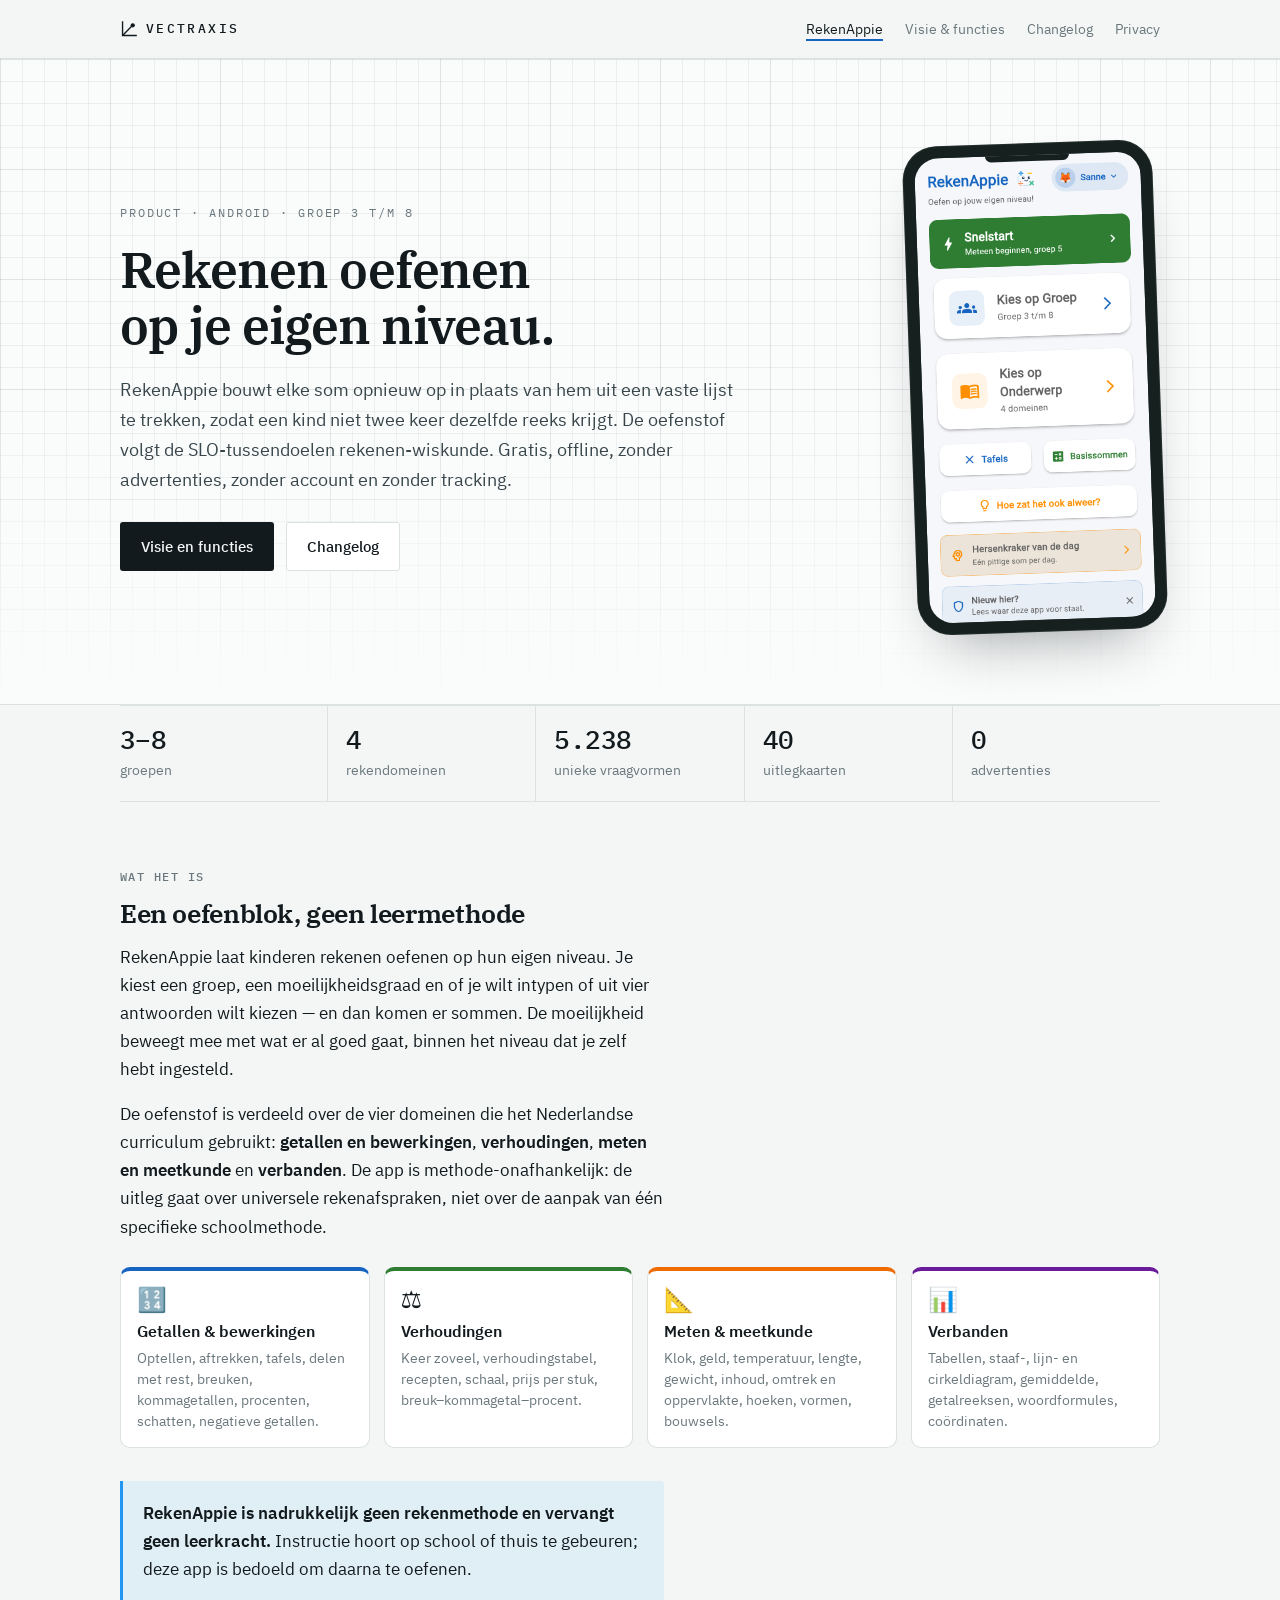
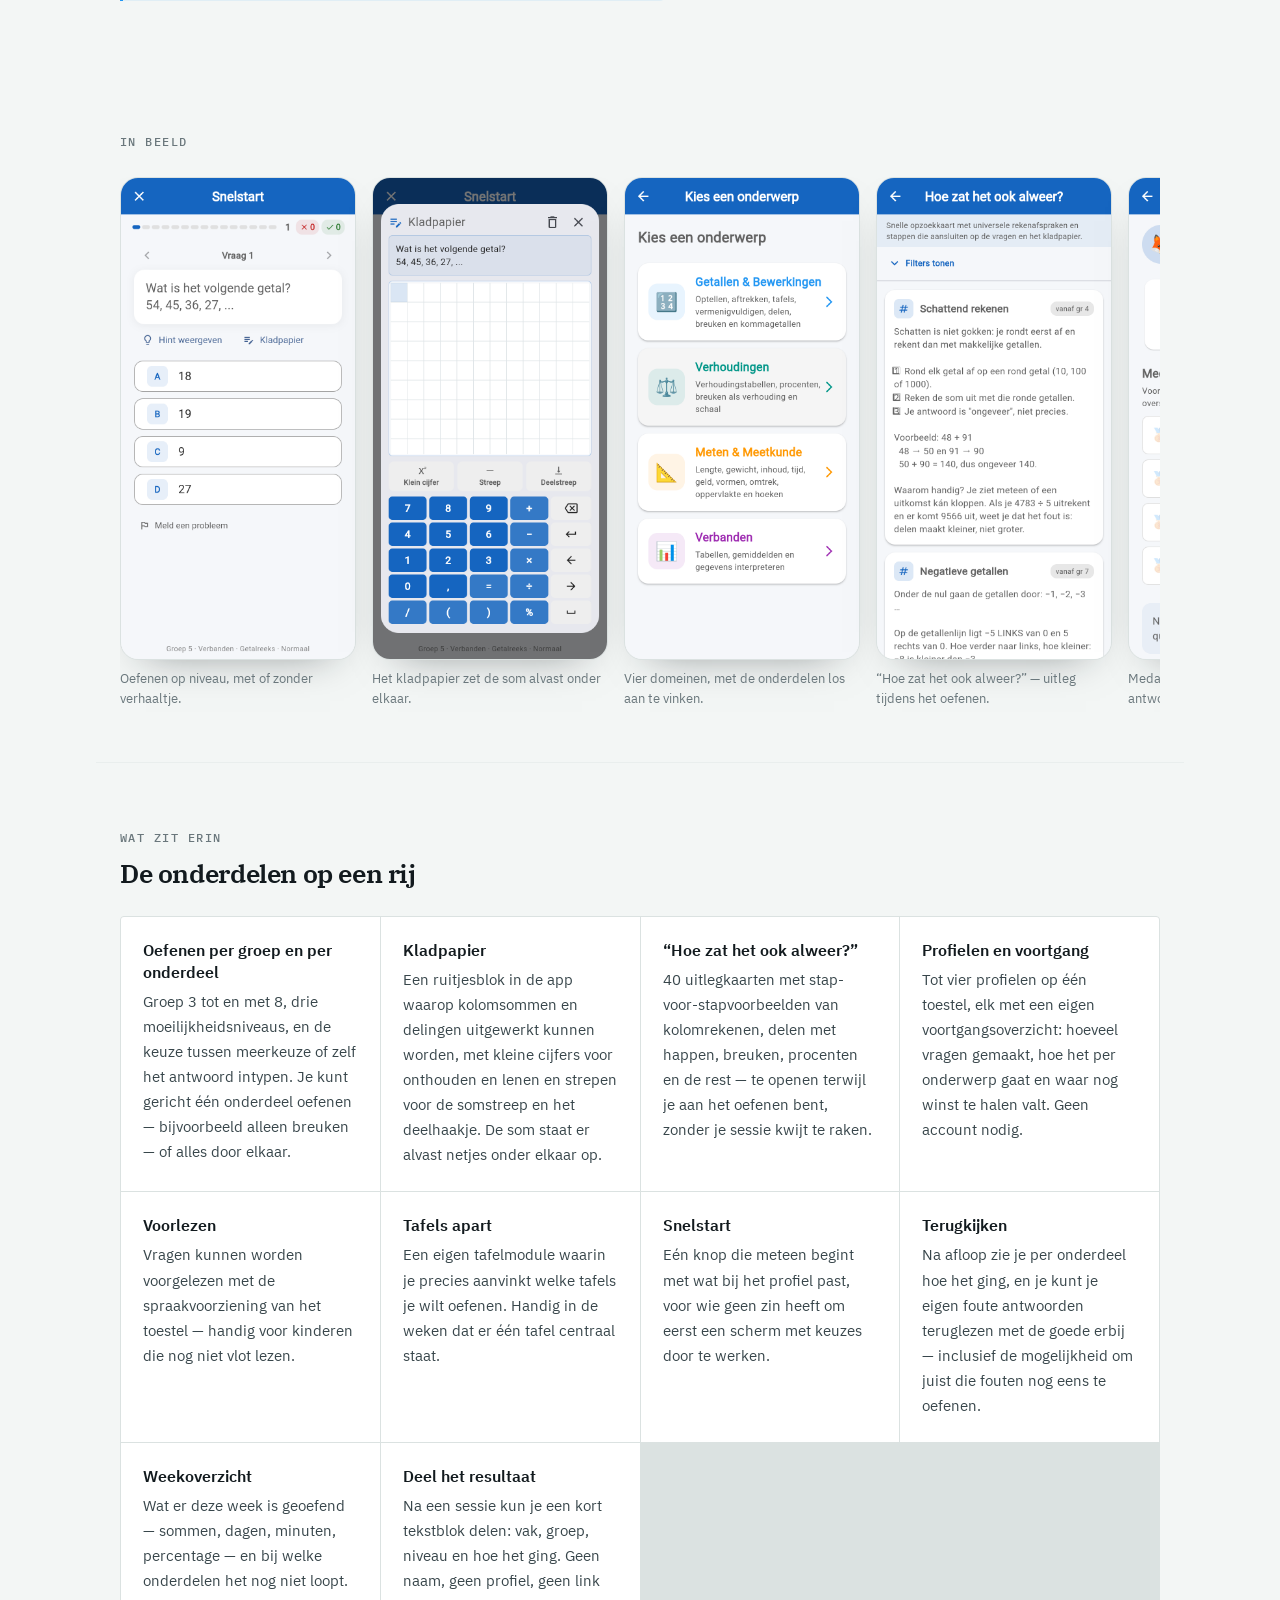
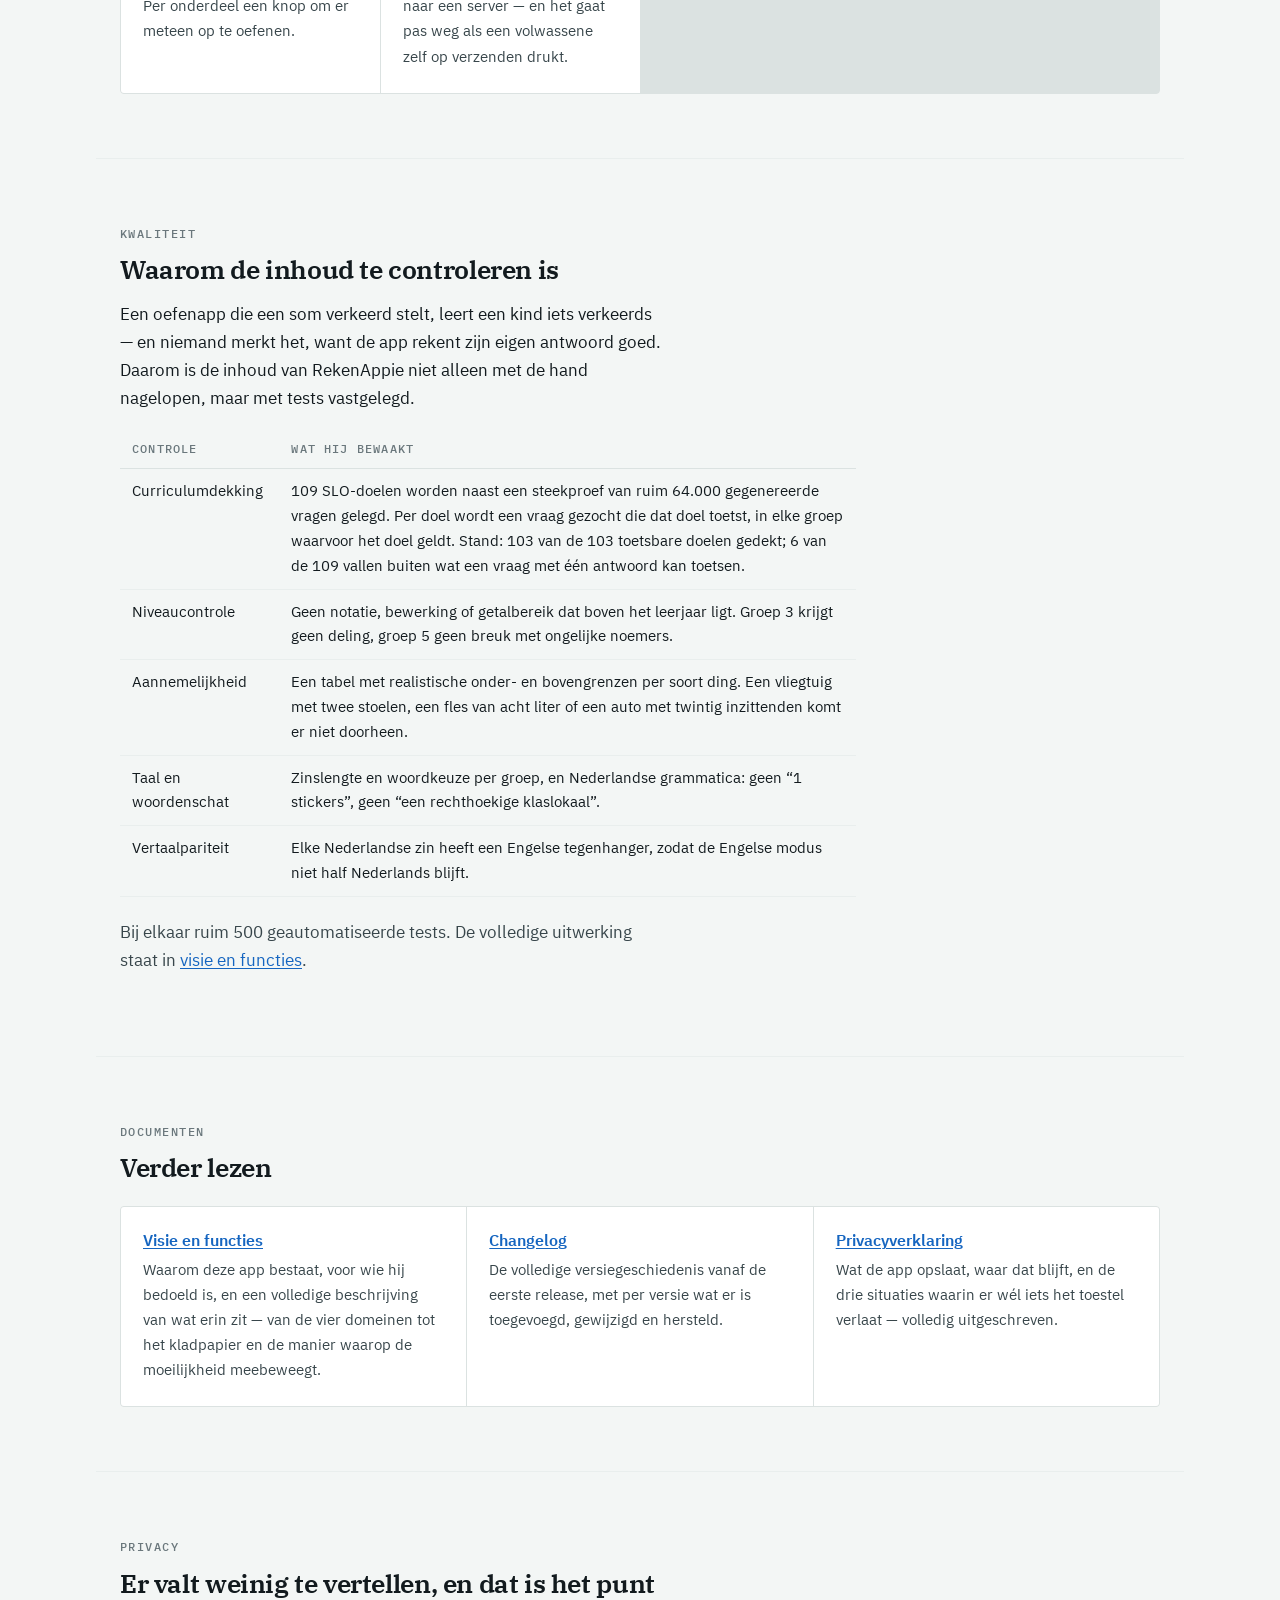
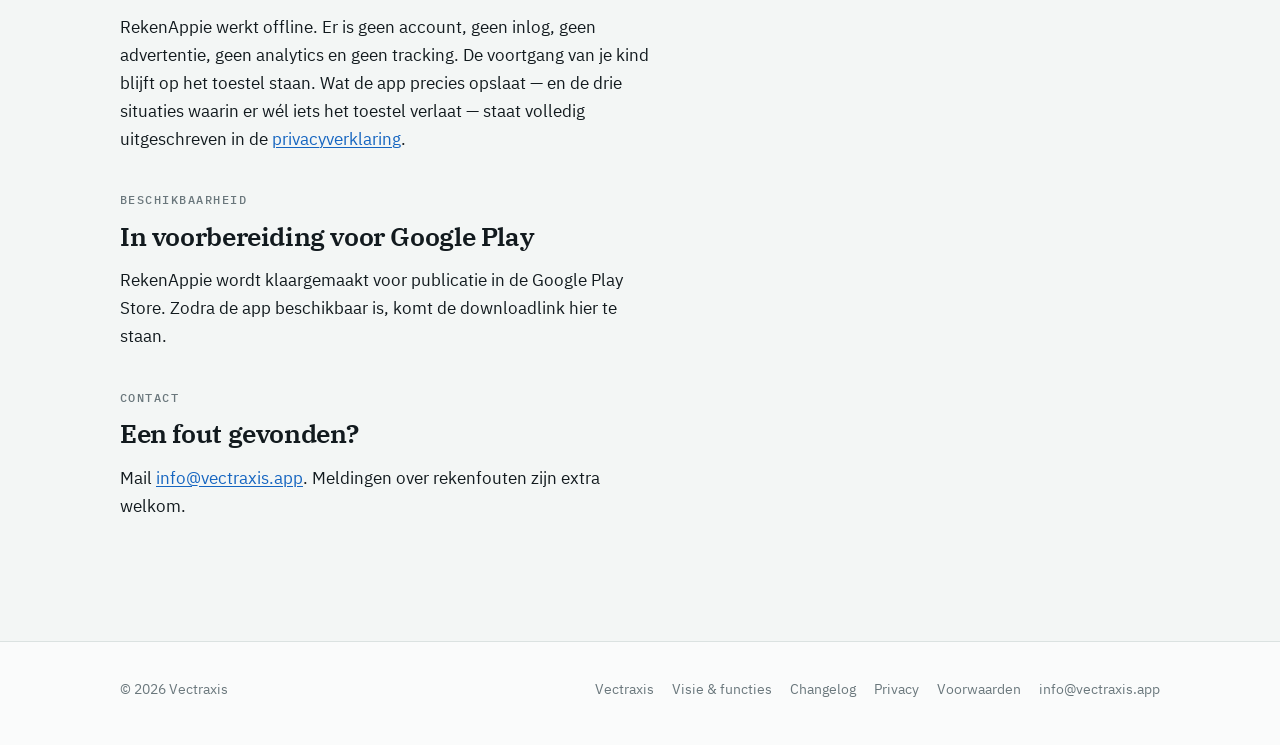
==== rekenappie/index.html @ 3d2c6ff5 "Site: drie nieuwe onderdelen, kladpapier ongedaan/antwoord, feitelijke copy - Dekking 103/103 toetsb" ====
<!DOCTYPE html>
<html lang="nl">
<head>
<meta charset="UTF-8">
<meta name="viewport" content="width=device-width, initial-scale=1.0">
<title>RekenAppie — rekenen oefenen voor groep 3 t/m 8</title>
<meta name="description" content="RekenAppie is een gratis Nederlandse oefen-app voor basisschoolrekenen. Volgt de SLO-tussendoelen, werkt offline, zonder advertenties, account of tracking.">
<link rel="icon" href="/img/rekenappie-icon.png" sizes="any">
<link rel="stylesheet" href="/style.css">
</head>
<body class="t-rekenappie">

<header class="topbar">
  <div class="topbar__inner">
    <a class="wordmark" href="/">
      <svg class="mark" viewBox="0 0 20 20" fill="none" aria-hidden="true">
        <path d="M3 1v16h16" stroke="currentColor" stroke-width="1.6" stroke-linecap="square"/>
        <path d="M3.6 16.4 14.6 5.4" stroke="currentColor" stroke-width="1.6" stroke-linecap="round"/>
        <circle cx="15" cy="5" r="2.5" fill="currentColor"/>
      </svg>
      Vectraxis
    </a>
    <nav class="topnav">
      <a href="/rekenappie/" aria-current="page">RekenAppie</a>
      <a href="/rekenappie/visie">Visie &amp; functies</a>
      <a href="/rekenappie/changelog">Changelog</a>
      <a href="/privacy">Privacy</a>
    </nav>
  </div>
</header>

<section class="hero">
  <div class="hero__inner hero__grid">
    <div>
      <p class="eyebrow">Product · Android · groep 3 t/m 8</p>
      <h1>Rekenen oefenen op je eigen niveau.</h1>
      <p class="lead">RekenAppie bouwt elke som opnieuw op in plaats van hem uit
      een vaste lijst te trekken, zodat een kind niet twee keer dezelfde reeks
      krijgt. De oefenstof volgt de SLO-tussendoelen rekenen-wiskunde. Gratis,
      offline, zonder advertenties, zonder account en zonder tracking.</p>
      <div class="actions">
        <a class="btn btn--primary" href="/rekenappie/visie">Visie en functies</a>
        <a class="btn btn--ghost" href="/rekenappie/changelog">Changelog</a>
      </div>
    </div>
    <figure class="phone" style="margin-block:0;">
      <img src="/img/screenshots/06-beginscherm.png" width="360" height="740"
           alt="Het beginscherm van RekenAppie: Snelstart, kiezen op groep of onderwerp, en de hersenkraker van de dag">
    </figure>
  </div>
</section>

<div class="page" style="padding-top:0;padding-bottom:0;"><div class="stats">
  <div class="stat"><span class="stat__value">3–8</span><span class="stat__label">groepen</span></div>
  <div class="stat"><span class="stat__value">4</span><span class="stat__label">rekendomeinen</span></div>
  <div class="stat"><span class="stat__value">5.238</span><span class="stat__label">unieke vraagvormen</span></div>
  <div class="stat"><span class="stat__value">40</span><span class="stat__label">uitlegkaarten</span></div>
  <div class="stat"><span class="stat__value">0</span><span class="stat__label">advertenties</span></div>
</div></div>

<main>

  <section class="section page">
    <div class="prose">
      <h4>Wat het is</h4>
      <h2>Een oefenblok, geen leermethode</h2>
      <p>RekenAppie laat kinderen rekenen oefenen op hun eigen niveau. Je kiest
      een groep, een moeilijkheidsgraad en of je wilt intypen of uit vier
      antwoorden wilt kiezen — en dan komen er sommen. De moeilijkheid beweegt
      mee met wat er al goed gaat, binnen het niveau dat je zelf hebt ingesteld.</p>
      <p>De oefenstof is verdeeld over de vier domeinen die het Nederlandse
      curriculum gebruikt: <strong>getallen en bewerkingen</strong>,
      <strong>verhoudingen</strong>, <strong>meten en meetkunde</strong> en
      <strong>verbanden</strong>. De app is methode-onafhankelijk: de uitleg
      gaat over universele rekenafspraken, niet over de aanpak van één specifieke
      schoolmethode.</p>
    </div>

    <ul class="domains">
      <li class="domain domain--getallen">
        <span class="domain__icon" aria-hidden="true">🔢</span>
        <h3>Getallen &amp; bewerkingen</h3>
        <p>Optellen, aftrekken, tafels, delen met rest, breuken, kommagetallen,
        procenten, schatten, negatieve getallen.</p>
      </li>
      <li class="domain domain--verhoudingen">
        <span class="domain__icon" aria-hidden="true">⚖️</span>
        <h3>Verhoudingen</h3>
        <p>Keer zoveel, verhoudingstabel, recepten, schaal, prijs per stuk,
        breuk–kommagetal–procent.</p>
      </li>
      <li class="domain domain--meten">
        <span class="domain__icon" aria-hidden="true">📐</span>
        <h3>Meten &amp; meetkunde</h3>
        <p>Klok, geld, temperatuur, lengte, gewicht, inhoud, omtrek en
        oppervlakte, hoeken, vormen, bouwsels.</p>
      </li>
      <li class="domain domain--verbanden">
        <span class="domain__icon" aria-hidden="true">📊</span>
        <h3>Verbanden</h3>
        <p>Tabellen, staaf-, lijn- en cirkeldiagram, gemiddelde, getalreeksen,
        woordformules, coördinaten.</p>
      </li>
    </ul>

    <div class="note" style="max-width: var(--measure); margin-top: 26px;">
      <p><strong>RekenAppie is nadrukkelijk geen rekenmethode en vervangt geen
      leerkracht.</strong> Instructie hoort op school of thuis te gebeuren; deze
      app is bedoeld om daarna te oefenen.</p>
    </div>
  </section>

  <section class="section--tight">
    <div class="page">
      <h4>In beeld</h4>
    </div>
    <div class="page" style="padding-top: 16px;">
      <div class="shots">
        <figure class="shot" style="margin:0;">
          <img src="/img/screenshots/01-oefenen-op-niveau.png" alt="Een som met vier antwoordknoppen" loading="lazy">
          <figcaption>Oefenen op niveau, met of zonder verhaaltje.</figcaption>
        </figure>
        <figure class="shot" style="margin:0;">
          <img src="/img/screenshots/02-kladpapier.png" alt="Het kladpapier met een som in kolommen" loading="lazy">
          <figcaption>Het kladpapier zet de som alvast onder elkaar.</figcaption>
        </figure>
        <figure class="shot" style="margin:0;">
          <img src="/img/screenshots/03-vier-domeinen.png" alt="De vier rekendomeinen om uit te kiezen" loading="lazy">
          <figcaption>Vier domeinen, met de onderdelen los aan te vinken.</figcaption>
        </figure>
        <figure class="shot" style="margin:0;">
          <img src="/img/screenshots/04-uitleg.png" alt="Een uitlegkaart met stap-voor-stapvoorbeeld" loading="lazy">
          <figcaption>“Hoe zat het ook alweer?” — uitleg tijdens het oefenen.</figcaption>
        </figure>
        <figure class="shot" style="margin:0;">
          <img src="/img/screenshots/05-profiel.png" alt="Het profiel met de medaillekast: brons, zilver, goud en platina per onderwerp" loading="lazy">
          <figcaption>Medailles per onderwerp — voor goede antwoorden, en ze verlopen niet.</figcaption>
        </figure>
        <figure class="shot" style="margin:0;">
          <img src="/img/screenshots/06-beginscherm.png" alt="Het beginscherm van de app" loading="lazy">
          <figcaption>Het beginscherm: Snelstart op je eigen groep, of zelf kiezen.</figcaption>
        </figure>
      </div>
    </div>
  </section>

  <section class="section page">
    <h4>Wat zit erin</h4>
    <h2>De onderdelen op een rij</h2>

    <div class="grid" style="margin-top: 26px;">
      <div>
        <h3>Oefenen per groep en per onderdeel</h3>
        <p>Groep 3 tot en met 8, drie moeilijkheidsniveaus, en de keuze tussen
        meerkeuze of zelf het antwoord intypen. Je kunt gericht één onderdeel
        oefenen — bijvoorbeeld alleen breuken — of alles door elkaar.</p>
      </div>
      <div>
        <h3>Kladpapier</h3>
        <p>Een ruitjesblok in de app waarop kolomsommen en delingen uitgewerkt
        kunnen worden, met kleine cijfers voor onthouden en lenen en strepen voor
        de somstreep en het deelhaakje. De som staat er alvast netjes onder
        elkaar op.</p>
      </div>
      <div>
        <h3>“Hoe zat het ook alweer?”</h3>
        <p>40 uitlegkaarten met stap-voor-stapvoorbeelden van kolomrekenen,
        delen met happen, breuken, procenten en de rest — te openen terwijl je
        aan het oefenen bent, zonder je sessie kwijt te raken.</p>
      </div>
      <div>
        <h3>Profielen en voortgang</h3>
        <p>Tot vier profielen op één toestel, elk met een eigen
        voortgangsoverzicht: hoeveel vragen gemaakt, hoe het per onderwerp gaat
        en waar nog winst te halen valt. Geen account nodig.</p>
      </div>
      <div>
        <h3>Voorlezen</h3>
        <p>Vragen kunnen worden voorgelezen met de spraakvoorziening van het
        toestel — handig voor kinderen die nog niet vlot lezen.</p>
      </div>
      <div>
        <h3>Tafels apart</h3>
        <p>Een eigen tafelmodule waarin je precies aanvinkt welke tafels je wilt
        oefenen. Handig in de weken dat er één tafel centraal staat.</p>
      </div>
      <div>
        <h3>Snelstart</h3>
        <p>Eén knop die meteen begint met wat bij het profiel past, voor wie
        geen zin heeft om eerst een scherm met keuzes door te werken.</p>
      </div>
      <div>
        <h3>Terugkijken</h3>
        <p>Na afloop zie je per onderdeel hoe het ging, en je kunt je eigen
        foute antwoorden teruglezen met de goede erbij — inclusief de mogelijkheid
        om juist die fouten nog eens te oefenen.</p>
      </div>
      <div>
        <h3>Weekoverzicht</h3>
        <p>Wat er deze week is geoefend — sommen, dagen, minuten, percentage —
        en bij welke onderdelen het nog niet loopt. Per onderdeel een knop om
        er meteen op te oefenen.</p>
      </div>
      <div>
        <h3>Deel het resultaat</h3>
        <p>Na een sessie kun je een kort tekstblok delen: vak, groep, niveau
        en hoe het ging. Geen naam, geen profiel, geen link naar een server —
        en het gaat pas weg als een volwassene zelf op verzenden drukt.</p>
      </div>
    </div>
  </section>

  <section class="section page">
    <div class="prose">
      <h4>Kwaliteit</h4>
      <h2>Waarom de inhoud te controleren is</h2>
      <p>Een oefenapp die een som verkeerd stelt, leert een kind iets
      verkeerds — en niemand merkt het, want de app rekent zijn eigen antwoord
      goed. Daarom is de inhoud van RekenAppie niet alleen met de hand
      nagelopen, maar met tests vastgelegd.</p>
    </div>

    <div class="table-scroll" style="max-width: 46rem;">
      <table>
        <thead>
          <tr><th>Controle</th><th>Wat hij bewaakt</th></tr>
        </thead>
        <tbody>
          <tr>
            <td>Curriculumdekking</td>
            <td>109 SLO-doelen worden naast een steekproef van ruim 64.000
            gegenereerde vragen gelegd. Per doel wordt een vraag gezocht die dat
            doel toetst, in elke groep waarvoor het doel geldt. Stand: 103 van
            de 103 toetsbare doelen gedekt; 6 van de 109 vallen buiten wat een
            vraag met één antwoord kan toetsen.</td>
          </tr>
          <tr>
            <td>Niveaucontrole</td>
            <td>Geen notatie, bewerking of getalbereik dat boven het leerjaar
            ligt. Groep 3 krijgt geen deling, groep 5 geen breuk met ongelijke
            noemers.</td>
          </tr>
          <tr>
            <td>Aannemelijkheid</td>
            <td>Een tabel met realistische onder- en bovengrenzen per soort ding.
            Een vliegtuig met twee stoelen, een fles van acht liter of een auto
            met twintig inzittenden komt er niet doorheen.</td>
          </tr>
          <tr>
            <td>Taal en woordenschat</td>
            <td>Zinslengte en woordkeuze per groep, en Nederlandse grammatica:
            geen “1 stickers”, geen “een rechthoekige klaslokaal”.</td>
          </tr>
          <tr>
            <td>Vertaalpariteit</td>
            <td>Elke Nederlandse zin heeft een Engelse tegenhanger, zodat de
            Engelse modus niet half Nederlands blijft.</td>
          </tr>
        </tbody>
      </table>
    </div>

    <p class="lead-in">Bij elkaar ruim 500 geautomatiseerde tests. De volledige
    uitwerking staat in
    <a href="/rekenappie/visie">visie en functies</a>.</p>
  </section>

  <section class="section page">
    <h4>Documenten</h4>
    <h2>Verder lezen</h2>
    <div class="grid" style="margin-top: 22px;">
      <div>
        <h3><a href="/rekenappie/visie">Visie en functies</a></h3>
        <p>Waarom deze app bestaat, voor wie hij bedoeld is, en een volledige
        beschrijving van wat erin zit — van de vier domeinen tot het kladpapier
        en de manier waarop de moeilijkheid meebeweegt.</p>
      </div>
      <div>
        <h3><a href="/rekenappie/changelog">Changelog</a></h3>
        <p>De volledige versiegeschiedenis vanaf de eerste release, met per
        versie wat er is toegevoegd, gewijzigd en hersteld.</p>
      </div>
      <div>
        <h3><a href="/privacy">Privacyverklaring</a></h3>
        <p>Wat de app opslaat, waar dat blijft, en de drie situaties waarin er
        wél iets het toestel verlaat — volledig uitgeschreven.</p>
      </div>
    </div>
  </section>

  <section class="section page">
    <div class="prose">
      <h4>Privacy</h4>
      <h2>Er valt weinig te vertellen, en dat is het punt</h2>
      <p>RekenAppie werkt offline. Er is geen account, geen inlog, geen
      advertentie, geen analytics en geen tracking. De voortgang van je kind
      blijft op het toestel staan. Wat de app precies opslaat — en de drie
      situaties waarin er wél iets het toestel verlaat — staat volledig
      uitgeschreven in de <a href="/privacy">privacyverklaring</a>.</p>

      <h4 style="margin-top: 36px;">Beschikbaarheid</h4>
      <h2>In voorbereiding voor Google Play</h2>
      <p>RekenAppie wordt klaargemaakt voor publicatie in de Google Play Store.
      Zodra de app beschikbaar is, komt de downloadlink hier te staan.</p>

      <h4 style="margin-top: 36px;">Contact</h4>
      <h2>Een fout gevonden?</h2>
      <p>Mail <a href="mailto:info@vectraxis.app">info@vectraxis.app</a>.
      Meldingen over rekenfouten zijn extra welkom.</p>
    </div>
  </section>

</main>

<footer class="site-footer">
  <div class="site-footer__inner">
    <div>© 2026 Vectraxis</div>
    <nav>
      <a href="/">Vectraxis</a>
      <a href="/rekenappie/visie">Visie &amp; functies</a>
      <a href="/rekenappie/changelog">Changelog</a>
      <a href="/privacy">Privacy</a>
      <a href="/terms">Voorwaarden</a>
      <a href="mailto:info@vectraxis.app">info@vectraxis.app</a>
    </nav>
  </div>
</footer>

</body>
</html>
---- style.css ----
/* ==========================================================================
   Vectraxis — vectraxis.app
   --------------------------------------------------------------------------
   Eén stylesheet voor de hele site. Bewust geen framework en geen enkele
   externe verbinding: de lettertypes staan in /fonts/ op deze server. Dat is
   geen esthetische keuze maar een inhoudelijke — de privacyverklaring belooft
   dat er niets naar derden gaat, en een webfont van een CDN stuurt het
   IP-adres van elke bezoeker naar die derde partij.

   Kleurgebruik: Vectraxis zelf is neutraal — inkt op papier, haarlijnen,
   cijfers in mono. De kléúr komt van het product. RekenAppie zet daarom
   --product op zijn eigen blauw; een volgend product zet er iets anders neer.
   ========================================================================== */

/* --- Lettertypes (zelf gehost) ------------------------------------------- */

@font-face {
  font-family: 'Plex Sans';
  src: url('/fonts/ibm-plex-sans-latin-400-normal.woff2') format('woff2');
  font-weight: 400; font-style: normal; font-display: swap;
}
@font-face {
  font-family: 'Plex Sans';
  src: url('/fonts/ibm-plex-sans-latin-500-normal.woff2') format('woff2');
  font-weight: 500; font-style: normal; font-display: swap;
}
@font-face {
  font-family: 'Plex Sans';
  src: url('/fonts/ibm-plex-sans-latin-600-normal.woff2') format('woff2');
  font-weight: 600; font-style: normal; font-display: swap;
}
@font-face {
  font-family: 'Plex Serif';
  src: url('/fonts/ibm-plex-serif-latin-400-normal.woff2') format('woff2');
  font-weight: 400; font-style: normal; font-display: swap;
}
@font-face {
  font-family: 'Plex Serif';
  src: url('/fonts/ibm-plex-serif-latin-600-normal.woff2') format('woff2');
  font-weight: 600; font-style: normal; font-display: swap;
}
@font-face {
  font-family: 'Plex Mono';
  src: url('/fonts/ibm-plex-mono-latin-400-normal.woff2') format('woff2');
  font-weight: 400; font-style: normal; font-display: swap;
}
@font-face {
  font-family: 'Plex Mono';
  src: url('/fonts/ibm-plex-mono-latin-500-normal.woff2') format('woff2');
  font-weight: 500; font-style: normal; font-display: swap;
}

/* --- Tokens -------------------------------------------------------------- */

:root {
  /* Papier en inkt. Het papier heeft een lichte koele slag, als kalkpapier. */
  --paper:      #f3f6f5;
  --surface:    #ffffff;
  --surface-2:  #fafbfb;
  --ink:        #121a1e;
  --ink-2:      #38464b;
  --muted:      #6a777c;
  --rule:       #dbe2e1;
  --rule-soft:  #e9eeed;
  --grid:       rgba(18, 26, 30, 0.055);

  /* Productkleur — pagina's van een product overschrijven deze twee. */
  --product:      #2f6f4f;
  --product-deep: #1f5138;
  --product-wash: rgba(47, 111, 79, 0.08);

  --sans:  'Plex Sans', system-ui, -apple-system, 'Segoe UI', Roboto, sans-serif;
  --serif: 'Plex Serif', Georgia, 'Times New Roman', serif;
  --mono:  'Plex Mono', ui-monospace, 'Cascadia Mono', Consolas, monospace;

  --measure: 34rem;   /* ±68 tekens leesregel */
  --page:    68rem;   /* breedte van de paginakolom */
}

/* De donkere variant moet in drie situaties kloppen: expliciet licht,
   expliciet donker, en de standaardstand waarin het besturingssysteem
   beslist. Daarom alleen tokens herdefiniëren, nooit componenten. */
@media (prefers-color-scheme: dark) {
  :root:not([data-theme='light']) {
    --paper:      #0d1214;
    --surface:    #141c1f;
    --surface-2:  #111819;
    --ink:        #e6ecea;
    --ink-2:      #b6c3c3;
    --muted:      #8a999d;
    --rule:       #24312f;
    --rule-soft:  #1b2426;
    --grid:       rgba(230, 236, 234, 0.05);
    --product:      #63b389;
    --product-deep: #8fd0ab;
    --product-wash: rgba(99, 179, 137, 0.12);
  }
}

:root[data-theme='dark'] {
  --paper:      #0d1214;
  --surface:    #141c1f;
  --surface-2:  #111819;
  --ink:        #e6ecea;
  --ink-2:      #b6c3c3;
  --muted:      #8a999d;
  --rule:       #24312f;
  --rule-soft:  #1b2426;
  --grid:       rgba(230, 236, 234, 0.05);
  --product:      #63b389;
  --product-deep: #8fd0ab;
  --product-wash: rgba(99, 179, 137, 0.12);
}

/* --- Basis --------------------------------------------------------------- */

*, *::before, *::after { box-sizing: border-box; }

html {
  -webkit-text-size-adjust: 100%;
  scroll-behavior: smooth;
}

@media (prefers-reduced-motion: reduce) {
  html { scroll-behavior: auto; }
  *, *::before, *::after {
    animation-duration: 0.01ms !important;
    transition-duration: 0.01ms !important;
  }
}

body {
  margin: 0;
  background: var(--paper);
  color: var(--ink);
  font-family: var(--sans);
  font-size: 17px;
  line-height: 1.65;
  font-feature-settings: 'kern' 1;
  text-rendering: optimizeLegibility;
}

img { max-width: 100%; height: auto; }

a {
  color: var(--product-deep);
  text-decoration-thickness: 1px;
  text-underline-offset: 2px;
}
a:hover { text-decoration-thickness: 2px; }

:focus-visible {
  outline: 2px solid var(--product-deep);
  outline-offset: 3px;
  border-radius: 2px;
}

/* --- Paginaraster -------------------------------------------------------- */

.page { max-width: var(--page); margin: 0 auto; padding: 0 24px; }
.prose { max-width: var(--measure); }

/* --- Kop- en navigatiebalk ----------------------------------------------- */

.topbar {
  position: sticky;
  top: 0;
  z-index: 20;
  background: color-mix(in srgb, var(--paper) 88%, transparent);
  backdrop-filter: saturate(150%) blur(8px);
  border-bottom: 1px solid var(--rule);
}
.topbar__inner {
  max-width: var(--page);
  margin: 0 auto;
  padding: 0 24px;
  height: 58px;
  display: flex;
  align-items: center;
  gap: 24px;
}

.wordmark {
  font-family: var(--mono);
  font-weight: 500;
  font-size: 0.82rem;
  letter-spacing: 0.18em;
  text-transform: uppercase;
  color: var(--ink);
  text-decoration: none;
  white-space: nowrap;
  display: inline-flex;
  align-items: center;
  gap: 9px;
}
.wordmark:hover { color: var(--ink); }

/* Het merkteken: twee assen en een punt in het eerste kwadrant. Vectraxis =
   vector + axis; dit is het enige sierelement op de hele site. */
.mark {
  width: 17px;
  height: 17px;
  flex: none;
  color: var(--ink);
}

.topnav { margin-left: auto; display: flex; gap: 22px; align-items: center; }
.topnav a {
  color: var(--muted);
  text-decoration: none;
  font-size: 0.9rem;
}
.topnav a:hover { color: var(--ink); }
.topnav a[aria-current='page'] {
  color: var(--ink);
  box-shadow: inset 0 -2px 0 var(--product-deep);
}

@media (max-width: 620px) {
  .topbar__inner { height: auto; padding-top: 10px; padding-bottom: 10px;
    flex-wrap: wrap; gap: 8px 18px; }
  .topnav { margin-left: 0; width: 100%; gap: 16px; flex-wrap: wrap; }
  .topnav a { font-size: 0.85rem; }
}

/* --- Hero ---------------------------------------------------------------- */

.hero {
  position: relative;
  overflow: hidden;
  border-bottom: 1px solid var(--rule);
  background: var(--surface-2);
}
/* Millimeterpapier: het raster waarop je een vector uitzet. Vier lagen —
   fijne verdeling, en elke vijfde lijn iets sterker. */
.hero::before {
  content: '';
  position: absolute;
  inset: 0;
  background-image:
    linear-gradient(to right, var(--grid) 1px, transparent 1px),
    linear-gradient(to bottom, var(--grid) 1px, transparent 1px),
    linear-gradient(to right, var(--grid) 1px, transparent 1px),
    linear-gradient(to bottom, var(--grid) 1px, transparent 1px);
  background-size: 22px 22px, 22px 22px, 110px 110px, 110px 110px;
  mask-image: linear-gradient(to bottom, #000 0%, #000 55%, transparent 100%);
  pointer-events: none;
}
.hero__inner {
  position: relative;
  max-width: var(--page);
  margin: 0 auto;
  padding: 84px 24px 72px;
}
@media (max-width: 620px) { .hero__inner { padding: 52px 24px 44px; } }

.eyebrow {
  font-family: var(--mono);
  font-size: 0.74rem;
  letter-spacing: 0.16em;
  text-transform: uppercase;
  color: var(--muted);
  margin: 0 0 18px;
}

.hero h1 {
  font-family: var(--serif);
  font-weight: 600;
  font-size: clamp(2.1rem, 5.2vw, 3.15rem);
  line-height: 1.12;
  letter-spacing: -0.02em;
  text-wrap: balance;
  margin: 0 0 20px;
  max-width: 17ch;
}
.hero .lead {
  font-size: 1.14rem;
  color: var(--ink-2);
  max-width: 40rem;
  margin: 0 0 28px;
}

/* --- Knoppen ------------------------------------------------------------- */

.actions { display: flex; flex-wrap: wrap; gap: 12px; align-items: center; }

.btn {
  display: inline-flex;
  align-items: center;
  gap: 8px;
  padding: 11px 20px;
  border-radius: 3px;
  font-size: 0.95rem;
  font-weight: 500;
  text-decoration: none;
  border: 1px solid transparent;
  transition: background-color 0.15s ease, border-color 0.15s ease;
}
.btn--primary {
  background: var(--ink);
  color: var(--paper);
}
.btn--primary:hover { background: var(--ink-2); color: var(--paper); }
.btn--ghost {
  border-color: var(--rule);
  color: var(--ink);
  background: var(--surface);
}
.btn--ghost:hover { border-color: var(--muted); color: var(--ink); }

/* --- Secties ------------------------------------------------------------- */

.section { padding-block: 64px; border-top: 1px solid var(--rule-soft); }
.section:first-of-type { border-top: 0; }
.section--tight { padding-block: 44px; }

h2 {
  font-family: var(--serif);
  font-weight: 600;
  font-size: 1.62rem;
  line-height: 1.25;
  letter-spacing: -0.015em;
  text-wrap: balance;
  margin: 0 0 14px;
}
h3 {
  font-family: var(--sans);
  font-weight: 600;
  font-size: 1.02rem;
  line-height: 1.35;
  margin: 0 0 6px;
}
h4 {
  font-family: var(--mono);
  font-weight: 500;
  font-size: 0.78rem;
  letter-spacing: 0.12em;
  text-transform: uppercase;
  color: var(--muted);
  margin: 0 0 10px;
}

p, ul, ol { margin: 0 0 17px; }
ul, ol { padding-left: 1.25em; }
li { margin-bottom: 7px; }
li::marker { color: var(--muted); }

strong { font-weight: 600; }

.lead-in {
  font-size: 1.06rem;
  color: var(--ink-2);
  max-width: var(--measure);
}

/* --- Kaartenraster ------------------------------------------------------- */

.grid {
  display: grid;
  gap: 1px;
  background: var(--rule);
  border: 1px solid var(--rule);
  border-radius: 4px;
  overflow: hidden;
  grid-template-columns: repeat(auto-fit, minmax(min(100%, 15rem), 1fr));
}
.grid > * {
  background: var(--surface);
  padding: 22px 22px 24px;
}
.grid p:last-child { margin-bottom: 0; }
.grid p { font-size: 0.95rem; color: var(--ink-2); }

/* --- Cijferstrook -------------------------------------------------------- */

.stats {
  display: grid;
  grid-template-columns: repeat(auto-fit, minmax(min(100%, 9rem), 1fr));
  gap: 1px;
  background: var(--rule);
  border-block: 1px solid var(--rule);
}
.stat { background: var(--paper); padding: 20px 18px; }
.stat__value {
  font-family: var(--mono);
  font-variant-numeric: tabular-nums;
  font-size: 1.6rem;
  font-weight: 500;
  letter-spacing: -0.02em;
  line-height: 1.1;
  display: block;
}
.stat__label {
  font-size: 0.85rem;
  color: var(--muted);
  display: block;
  margin-top: 5px;
}

/* --- Productkaart (homepage) --------------------------------------------- */

.product {
  display: grid;
  grid-template-columns: 92px 1fr;
  gap: 24px;
  align-items: start;
  background: var(--surface);
  border: 1px solid var(--rule);
  border-left: 3px solid var(--product);
  border-radius: 4px;
  padding: 26px 26px 28px;
}
.product__icon {
  width: 92px; height: 92px;
  border-radius: 18px;
  border: 1px solid var(--rule-soft);
}
.product h3 {
  font-family: var(--serif);
  font-size: 1.35rem;
  font-weight: 600;
  letter-spacing: -0.01em;
  margin-bottom: 4px;
}
.product__meta {
  font-family: var(--mono);
  font-size: 0.74rem;
  letter-spacing: 0.1em;
  text-transform: uppercase;
  color: var(--muted);
  margin: 0 0 12px;
}
@media (max-width: 560px) {
  .product { grid-template-columns: 1fr; gap: 16px; }
  .product__icon { width: 68px; height: 68px; }
}

/* --- Beeldstroken -------------------------------------------------------- */

.shots {
  display: flex;
  gap: 16px;
  overflow-x: auto;
  padding-bottom: 10px;
  scroll-snap-type: x proximity;
}
.shot { flex: 0 0 208px; scroll-snap-align: start; }
.shot img {
  width: 100%;
  border: 1px solid var(--rule);
  border-radius: 12px;
  display: block;
  background: var(--surface);
}
.shot figcaption {
  font-size: 0.83rem;
  color: var(--muted);
  margin-top: 9px;
  line-height: 1.45;
}

/* --- Uitgelicht blok ----------------------------------------------------- */

.note {
  border-left: 3px solid var(--product);
  background: var(--product-wash);
  padding: 18px 20px;
  border-radius: 0 4px 4px 0;
  margin: 0 0 22px;
}
.note p:last-child { margin-bottom: 0; }
.note--plain {
  background: var(--surface);
  border-left-color: var(--rule);
  border: 1px solid var(--rule);
  border-left: 3px solid var(--muted);
}

/* --- Tabellen ------------------------------------------------------------ */

.table-scroll { overflow-x: auto; margin: 0 0 22px; }
table {
  border-collapse: collapse;
  width: 100%;
  font-size: 0.94rem;
  min-width: 30rem;
}
th, td {
  text-align: left;
  padding: 10px 12px;
  border-bottom: 1px solid var(--rule-soft);
  vertical-align: top;
}
thead th {
  font-family: var(--mono);
  font-size: 0.74rem;
  letter-spacing: 0.1em;
  text-transform: uppercase;
  color: var(--muted);
  font-weight: 500;
  border-bottom: 1px solid var(--rule);
}
td.num { font-variant-numeric: tabular-nums; font-family: var(--mono); }

/* --- Changelog ----------------------------------------------------------- */

.release {
  display: grid;
  grid-template-columns: 10.5rem 1fr;
  gap: 28px;
  padding: 26px 0;
  border-top: 1px solid var(--rule-soft);
}
.release:first-of-type { border-top: 0; padding-top: 6px; }
.release__side { position: sticky; top: 78px; align-self: start; }
.version {
  font-family: var(--mono);
  font-variant-numeric: tabular-nums;
  font-size: 1rem;
  font-weight: 500;
  display: block;
}
.release__date {
  font-size: 0.82rem;
  color: var(--muted);
  display: block;
  margin-top: 2px;
}
.tag {
  display: inline-block;
  margin-top: 10px;
  font-family: var(--mono);
  font-size: 0.68rem;
  letter-spacing: 0.09em;
  text-transform: uppercase;
  color: var(--muted);
  border: 1px solid var(--rule);
  border-radius: 2px;
  padding: 2px 7px;
}
.release h3 { margin-bottom: 8px; }
.release ul { margin-bottom: 0; }
.release li { font-size: 0.95rem; color: var(--ink-2); }
@media (max-width: 700px) {
  .release { grid-template-columns: 1fr; gap: 10px; }
  .release__side { position: static; }
  .tag { margin-top: 0; margin-left: 8px; }
}

/* --- Documentkop (privacy, voorwaarden, visie, changelog) ---------------- */

.doc-head {
  border-bottom: 1px solid var(--rule);
  background: var(--surface-2);
}
.doc-head__inner {
  max-width: var(--page);
  margin: 0 auto;
  padding: 52px 24px 40px;
}
.doc-head h1 {
  font-family: var(--serif);
  font-weight: 600;
  font-size: clamp(1.8rem, 4.4vw, 2.5rem);
  line-height: 1.15;
  letter-spacing: -0.02em;
  text-wrap: balance;
  margin: 0 0 12px;
  max-width: 22ch;
}
.doc-head .lead { font-size: 1.08rem; color: var(--ink-2); max-width: 40rem; margin: 0; }
.meta {
  font-family: var(--mono);
  font-size: 0.76rem;
  letter-spacing: 0.08em;
  text-transform: uppercase;
  color: var(--muted);
  margin: 18px 0 0;
}
.doc { padding-block: 48px 24px; }
.doc h2 { margin-top: 42px; }
.doc h2:first-child { margin-top: 0; }

/* Kruimelpad terug naar het product. */
.crumb {
  font-size: 0.88rem;
  color: var(--muted);
  margin: 0 0 20px;
}
.crumb a { color: var(--muted); }
.crumb a:hover { color: var(--ink); }

/* --- Inhoudsopgave ------------------------------------------------------- */

.toc {
  border: 1px solid var(--rule);
  border-radius: 4px;
  background: var(--surface);
  padding: 20px 22px;
  margin: 0 0 34px;
}
.toc ol { margin: 0; padding-left: 1.15em; }
.toc li { font-size: 0.94rem; margin-bottom: 5px; }

/* --- Voet ---------------------------------------------------------------- */

.site-footer {
  border-top: 1px solid var(--rule);
  margin-top: 40px;
  background: var(--surface-2);
}
.site-footer__inner {
  max-width: var(--page);
  margin: 0 auto;
  padding: 36px 24px 44px;
  display: flex;
  flex-wrap: wrap;
  gap: 20px 40px;
  align-items: baseline;
  justify-content: space-between;
  font-size: 0.88rem;
  color: var(--muted);
}
.site-footer a { color: var(--muted); text-decoration: none; }
.site-footer a:hover { color: var(--ink); text-decoration: underline; }
.site-footer nav { display: flex; flex-wrap: wrap; gap: 18px; }

/* --- Kleine hulpklassen -------------------------------------------------- */

.mono { font-family: var(--mono); }
.nowrap { white-space: nowrap; }
.mt-0 { margin-top: 0; }
.mb-0 { margin-bottom: 0; }
.stack > * + * { margin-top: 22px; }

/* --- Productthema's ------------------------------------------------------
   Een productpagina zet zijn eigen accentkleur door deze klasse op <body>
   (of op één kaart) te plaatsen. Zo blijft de Vectraxis-schil neutraal en
   draagt elk product zijn eigen kleur — ook in de donkere variant, waar een
   accent lichter moet zijn om leesbaar te blijven. */

.t-rekenappie {
  --product:      #2196f3;
  --product-deep: #1565c0;
  --product-wash: rgba(33, 150, 243, 0.09);
}
@media (prefers-color-scheme: dark) {
  :root:not([data-theme='light']) .t-rekenappie {
    --product:      #55b0f8;
    --product-deep: #86c8fb;
    --product-wash: rgba(85, 176, 248, 0.13);
  }
}
:root[data-theme='dark'] .t-rekenappie {
  --product:      #55b0f8;
  --product-deep: #86c8fb;
  --product-wash: rgba(85, 176, 248, 0.13);
}

/* --- Juridische pagina's ------------------------------------------------
   Privacyverklaring en voorwaarden zijn doorlopende tekst met tabellen. Ze
   krijgen een iets ruimere kolom dan .prose, omdat een tabel op 34rem niet
   te lezen valt. */

.doc-body { max-width: 46rem; }
.doc-body h2 { margin-top: 40px; }
.doc-body h2:first-child { margin-top: 0; }
.doc-body table tr:first-child th {
  font-family: var(--mono);
  font-size: 0.74rem;
  letter-spacing: 0.1em;
  text-transform: uppercase;
  color: var(--muted);
  font-weight: 500;
  border-bottom: 1px solid var(--rule);
}

/* Ouder blokje uit de juridische pagina's; zelfde behandeling als .note. */
.callout {
  border-left: 3px solid var(--product);
  background: var(--product-wash);
  padding: 18px 20px;
  border-radius: 0 4px 4px 0;
  margin: 0 0 24px;
}
.callout p:last-child { margin-bottom: 0; }

/* --- Correcties na visuele controle -------------------------------------
   De releasetekst liep over de volle paginabreedte (±130 tekens per regel).
   Dat leest niet; een changelog wordt gescand, maar de bullets worden wel
   gelezen. Terug naar een normale leesregel. */

.release > div:last-child { max-width: 44rem; }

/* De cijferstrook staat in de paginakolom. De buitenste cellen laten hun
   zijpadding vallen, zodat de getallen exact uitlijnen met de lopende tekst
   in plaats van er 18px naast te staan. */
.stats > .stat:first-child { padding-left: 0; }
.stats > .stat:last-child  { padding-right: 0; }

/* De productkaart is breed omdat het icoon links staat, maar de tekst ernaast
   moet een normale leesregel houden — anders loopt hij tot 135 tekens door. */
.product > div > p { max-width: 42rem; }

/* --- v1.32: hero met telefoon, domeintegels, grotere schermen ----------- */

/* Tekst links, het toestel rechts. Op smal scherm gewoon onder elkaar. */
.hero__grid {
  display: grid;
  grid-template-columns: minmax(0, 1.25fr) minmax(0, 0.75fr);
  gap: 40px;
  align-items: center;
}
@media (max-width: 760px) {
  .hero__grid { grid-template-columns: 1fr; gap: 28px; }
  .hero__grid .phone { max-width: 220px; margin: 0 auto; }
}

/* Een toestel van louter CSS: donkere rand, ronde hoeken, de schermafbeelding
   erin. Geen plaatje van een telefoon dat je moet meeleveren en dat bij het
   volgende model weer oud is. */
.phone {
  position: relative;
  max-width: 250px;
  margin: 0 0 0 auto;
  padding: 12px;
  border-radius: 34px;
  background: #16211f;
  box-shadow:
    0 30px 60px -30px rgba(18, 26, 30, 0.45),
    0 0 0 1px rgba(255, 255, 255, 0.06) inset;
  transform: rotate(-2deg);
}
.phone::after {
  content: '';
  position: absolute;
  top: 12px; left: 50%;
  width: 84px; height: 6px;
  margin-left: -42px;
  border-radius: 0 0 8px 8px;
  background: #16211f;
}
.phone img {
  display: block;
  width: 100%;
  border-radius: 24px;
  background: var(--surface);
}
@media (prefers-reduced-motion: no-preference) {
  .phone { transition: transform 300ms ease; }
  .phone:hover { transform: rotate(0deg); }
}

/* De vier rekendomeinen als tegels, elk met de kleur die de app zelf gebruikt
   — dezelfde vier die een kind op het startscherm ziet. */
.domains {
  display: grid;
  grid-template-columns: repeat(4, minmax(0, 1fr));
  gap: 14px;
  margin: 26px 0 0;
  padding: 0;
  list-style: none;
}
@media (max-width: 720px) { .domains { grid-template-columns: repeat(2, minmax(0, 1fr)); } }
.domain {
  border: 1px solid var(--rule);
  border-top: 4px solid var(--domain, var(--product));
  border-radius: 10px;
  background: var(--surface);
  padding: 16px 16px 14px;
}
.domain__icon { font-size: 1.5rem; line-height: 1; display: block; margin-bottom: 10px; }
.domain h3 { font-size: 1rem; margin: 0 0 6px; }
.domain p { font-size: 0.88rem; color: var(--muted); margin: 0; line-height: 1.5; }
.domain--getallen    { --domain: #1565c0; }
.domain--verhoudingen{ --domain: #2e7d32; }
.domain--meten       { --domain: #ef6c00; }
.domain--verbanden   { --domain: #6a1b9a; }

/* Schermen: iets groter, met een zachte schaduw, zodat het niet als een rij
   postzegels oogt. */
.shot { flex: 0 0 236px; }
.shot img {
  border-radius: 18px;
  box-shadow: 0 18px 40px -26px rgba(18, 26, 30, 0.5);
}

/* Vijf cijfers in twee kolommen laat op een telefoon één lege cel over; de
   laatste neemt dan de hele breedte. */
@media (max-width: 720px) {
  .stats > .stat:last-child:nth-child(odd) { grid-column: 1 / -1; }
}
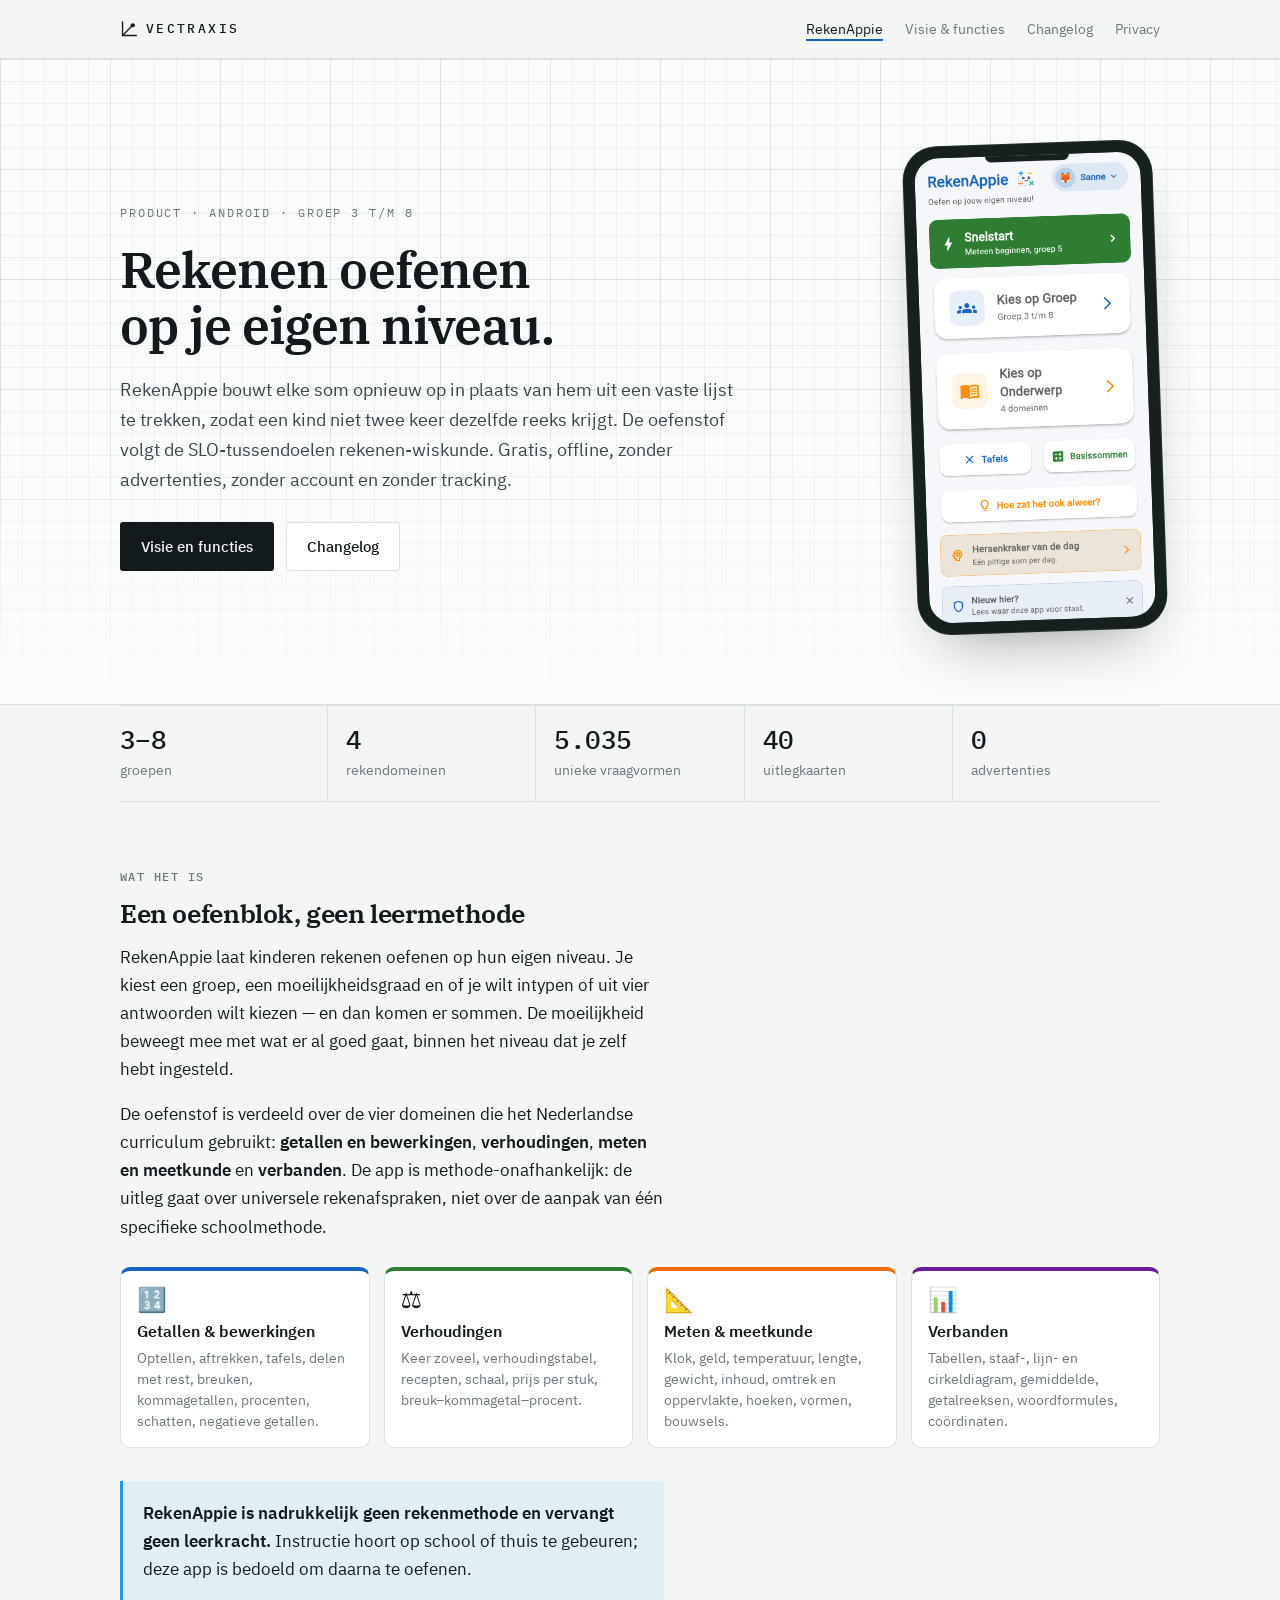
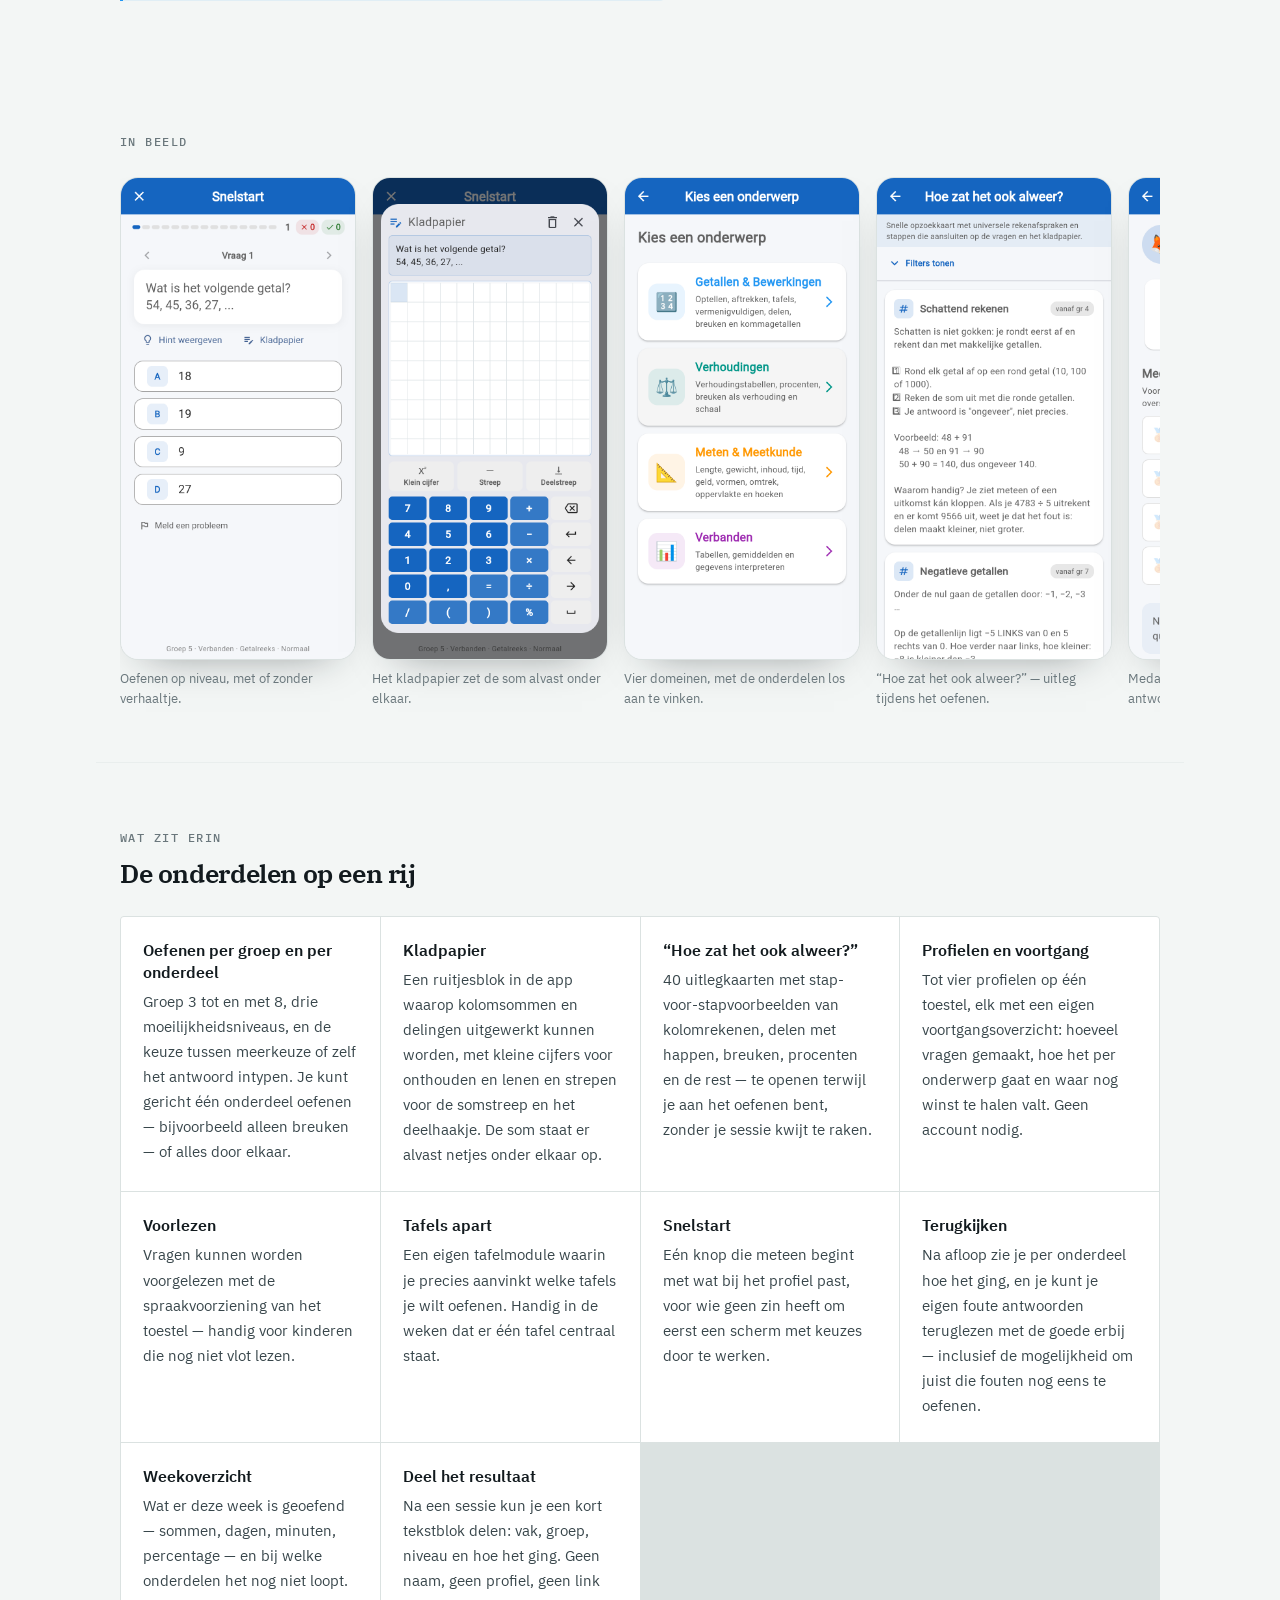
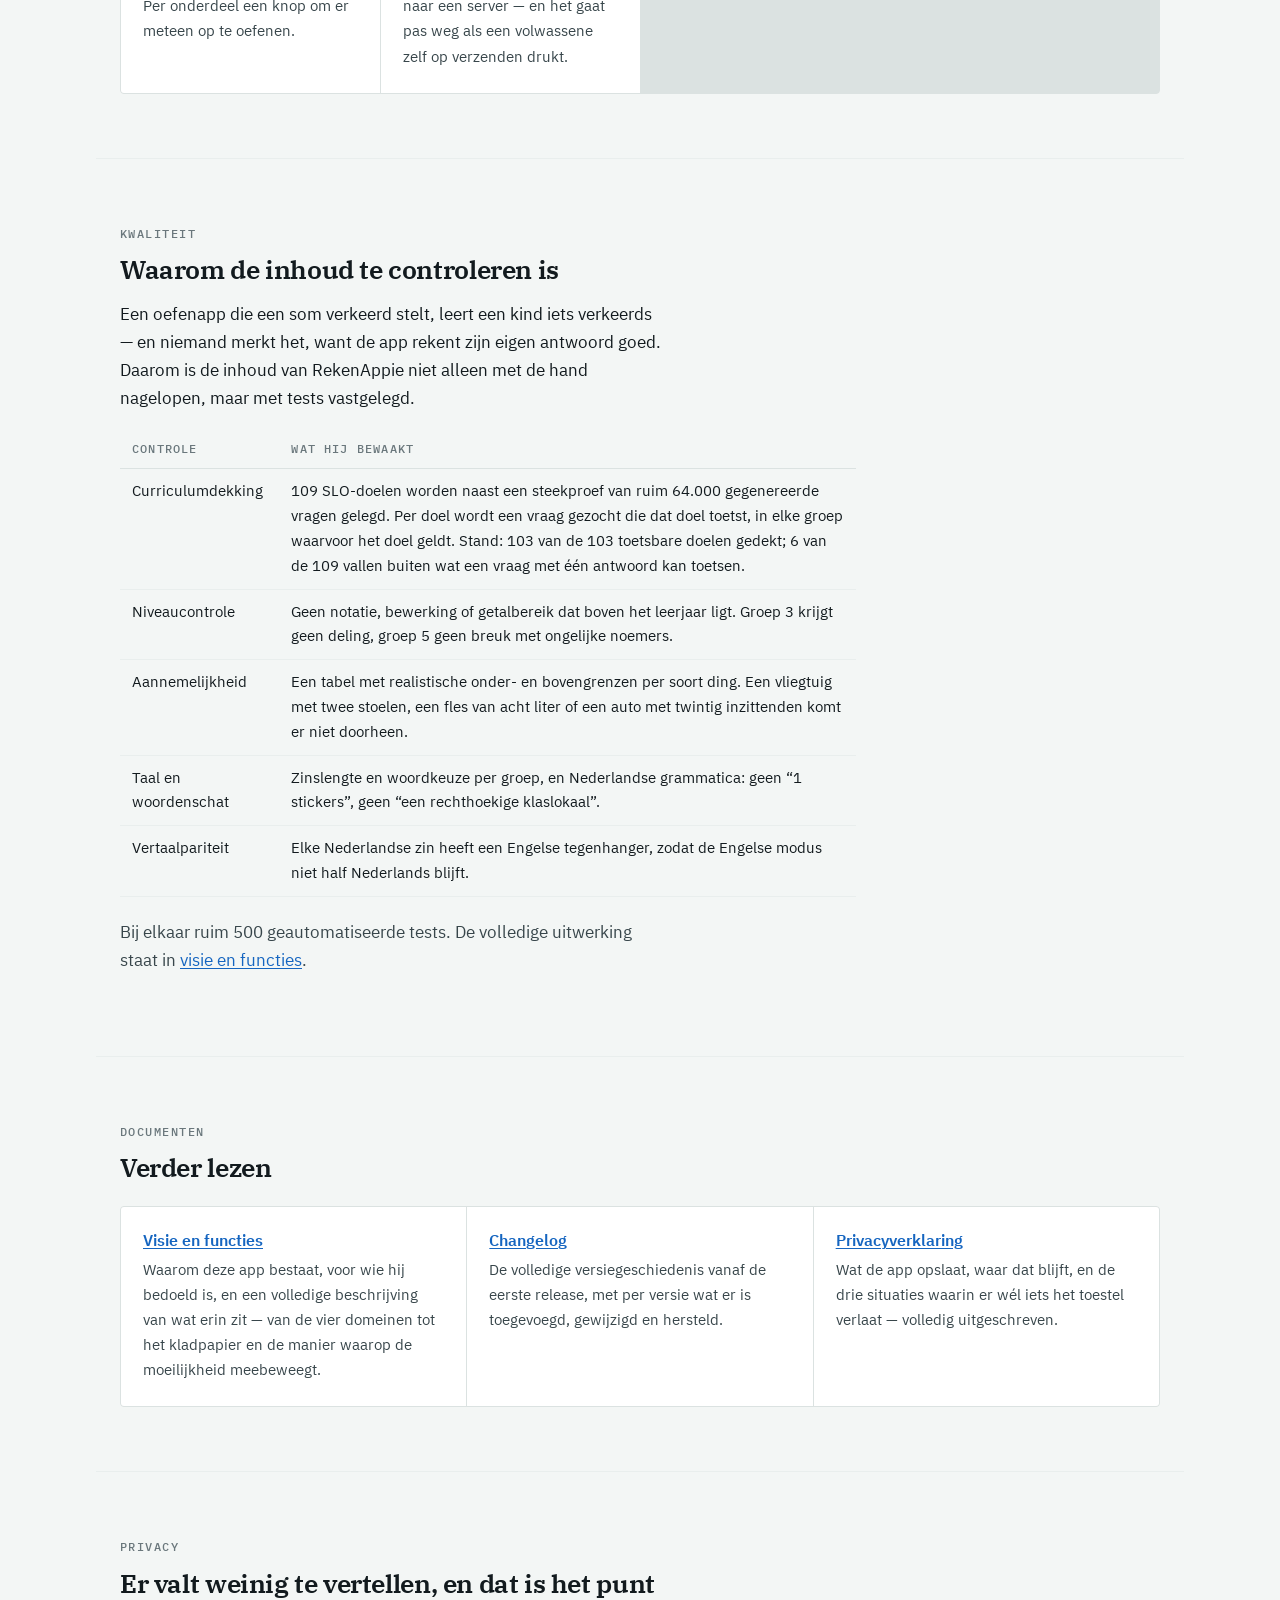
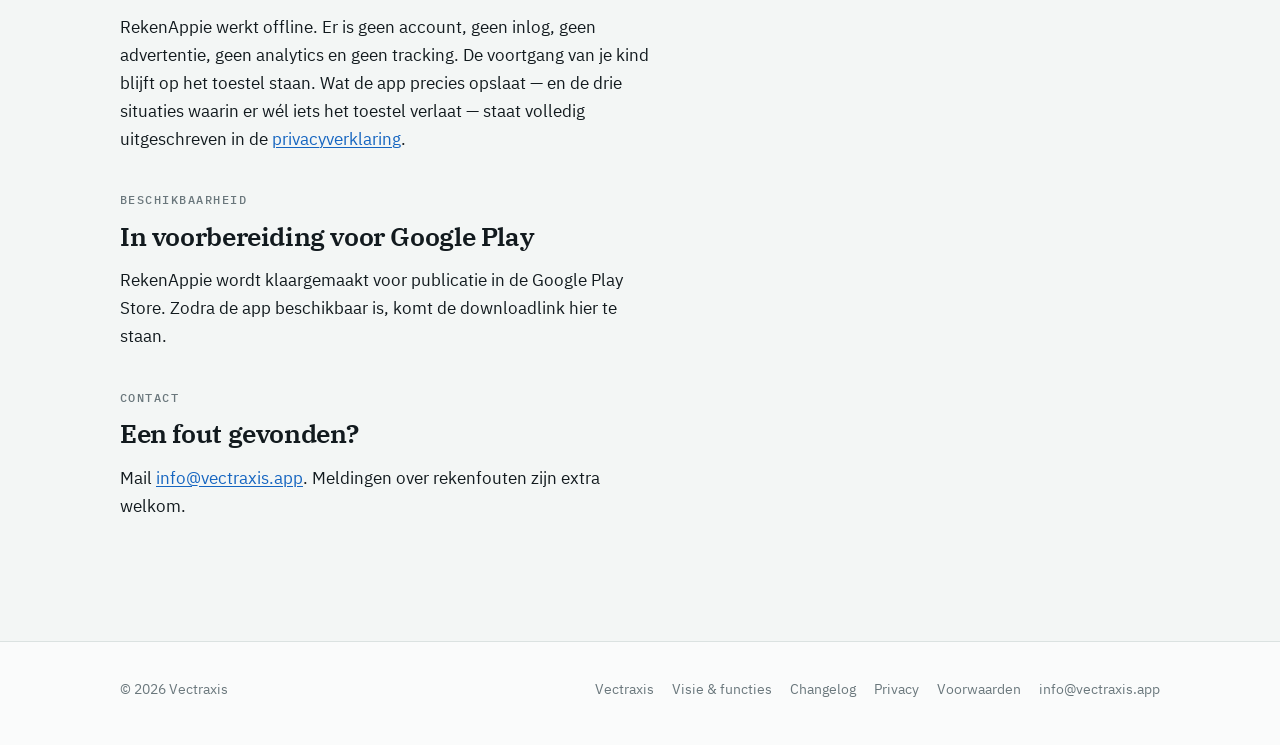
==== commit ce94e9f6: "Site: onderdeelkeuze sluitend, cirkeldiagram verklapt niets meer - Changelog 1.32.0: cirkeldiagram/l" ====
--- a/rekenappie/index.html
+++ b/rekenappie/index.html
@@ -53,7 +53,7 @@
 <div class="page" style="padding-top:0;padding-bottom:0;"><div class="stats">
   <div class="stat"><span class="stat__value">3–8</span><span class="stat__label">groepen</span></div>
   <div class="stat"><span class="stat__value">4</span><span class="stat__label">rekendomeinen</span></div>
-  <div class="stat"><span class="stat__value">5.238</span><span class="stat__label">unieke vraagvormen</span></div>
+  <div class="stat"><span class="stat__value">5.035</span><span class="stat__label">unieke vraagvormen</span></div>
   <div class="stat"><span class="stat__value">40</span><span class="stat__label">uitlegkaarten</span></div>
   <div class="stat"><span class="stat__value">0</span><span class="stat__label">advertenties</span></div>
 </div></div>
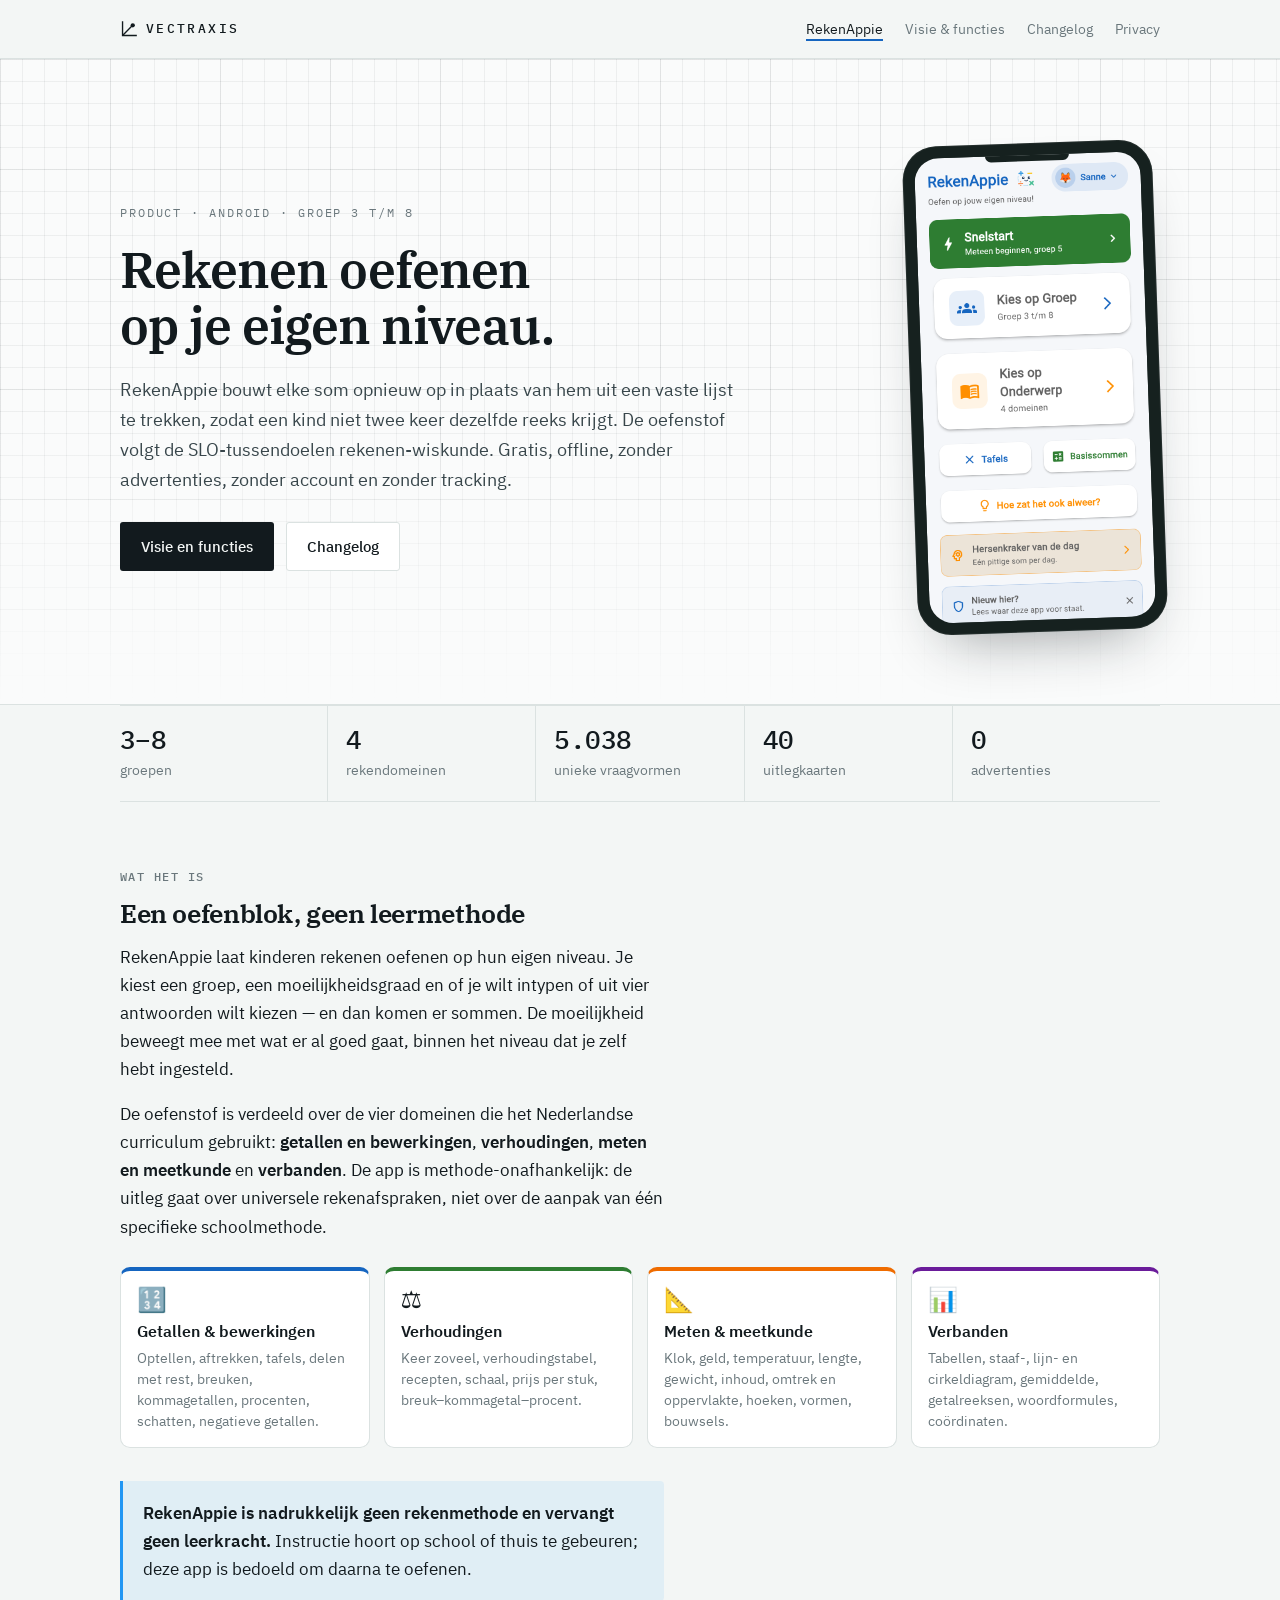
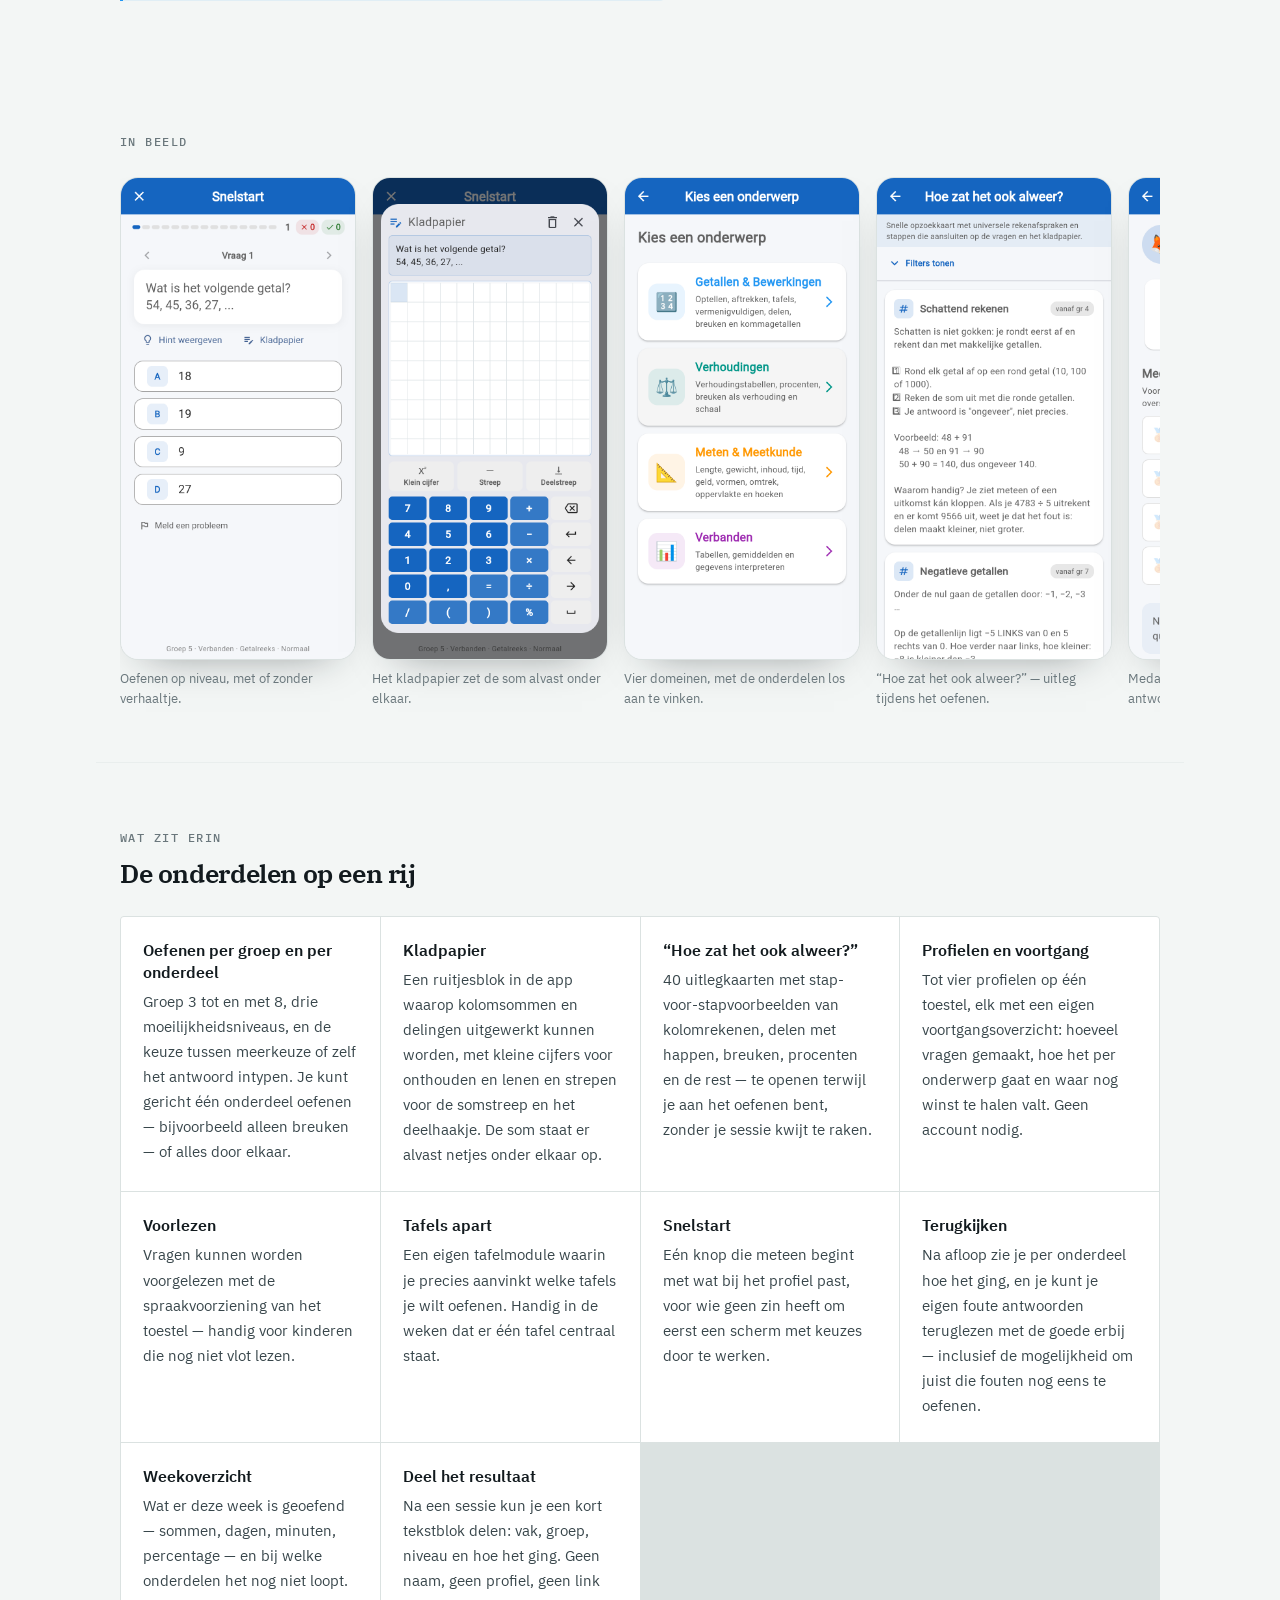
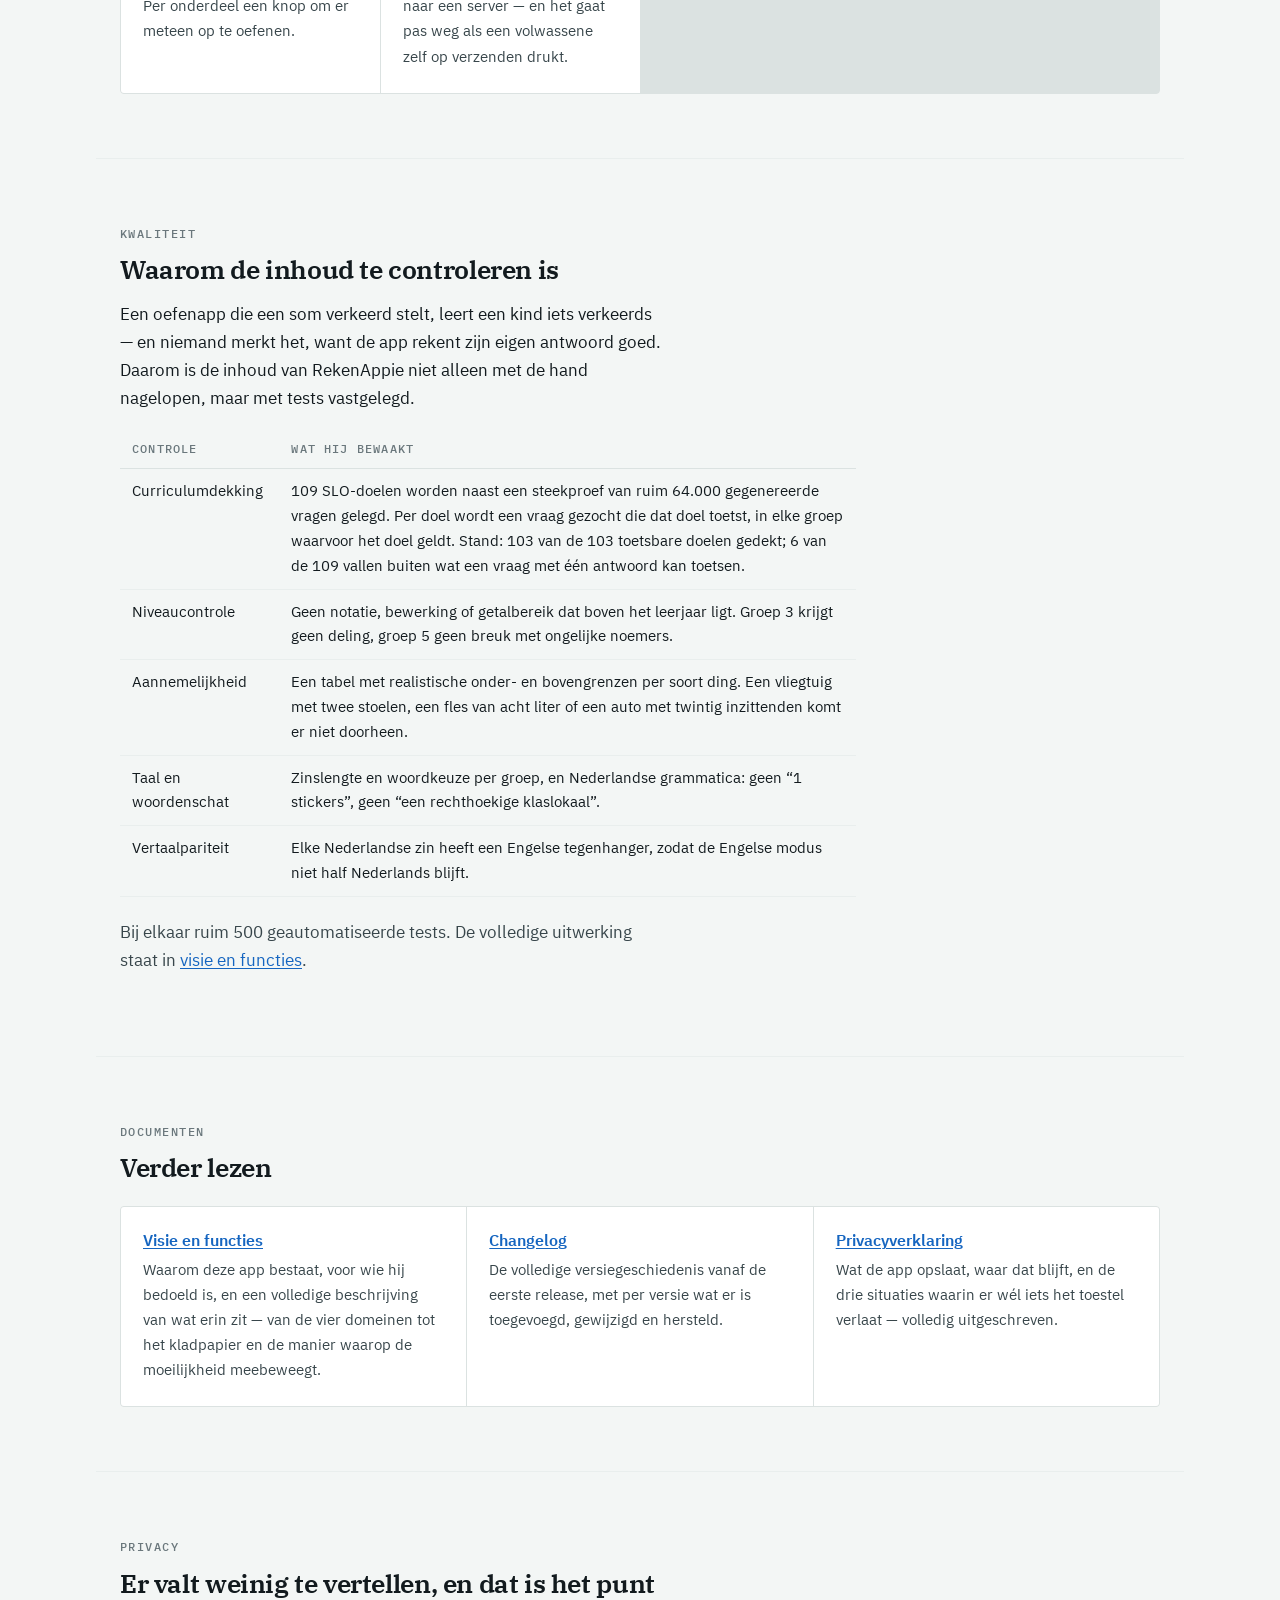
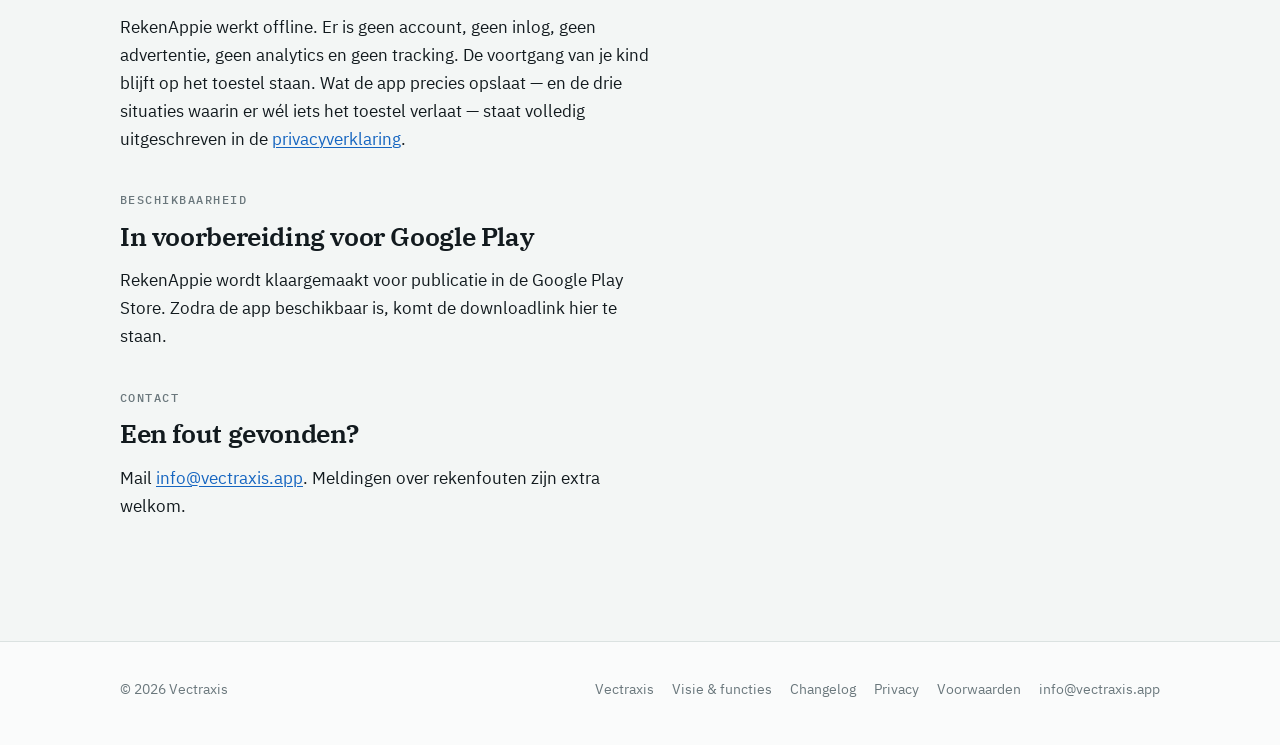
==== commit 555f097d: "Site: doorlichting van de hele vragenbank, versie 1.33.0 - Changelog 1.33.0: schatten opnieuw opgeze" ====
--- a/rekenappie/index.html
+++ b/rekenappie/index.html
@@ -53,7 +53,7 @@
 <div class="page" style="padding-top:0;padding-bottom:0;"><div class="stats">
   <div class="stat"><span class="stat__value">3–8</span><span class="stat__label">groepen</span></div>
   <div class="stat"><span class="stat__value">4</span><span class="stat__label">rekendomeinen</span></div>
-  <div class="stat"><span class="stat__value">5.035</span><span class="stat__label">unieke vraagvormen</span></div>
+  <div class="stat"><span class="stat__value">5.038</span><span class="stat__label">unieke vraagvormen</span></div>
   <div class="stat"><span class="stat__value">40</span><span class="stat__label">uitlegkaarten</span></div>
   <div class="stat"><span class="stat__value">0</span><span class="stat__label">advertenties</span></div>
 </div></div>
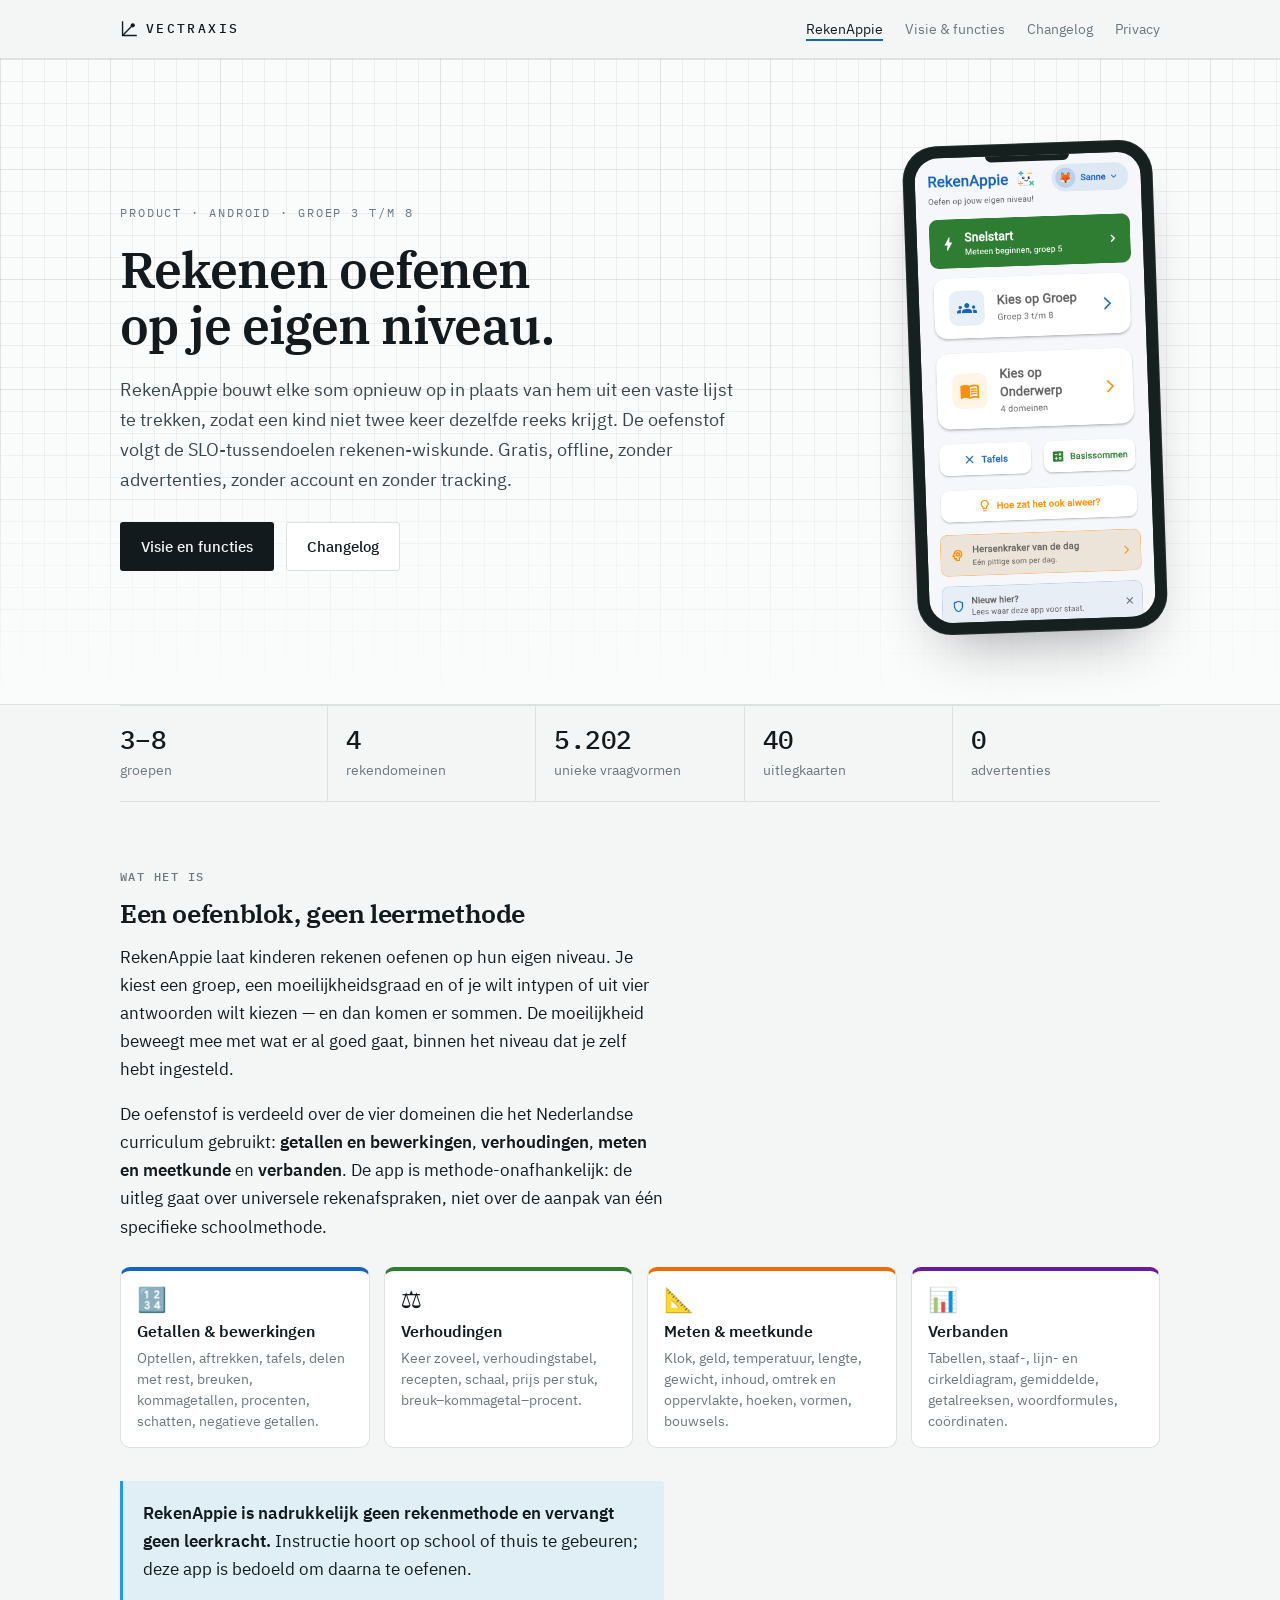
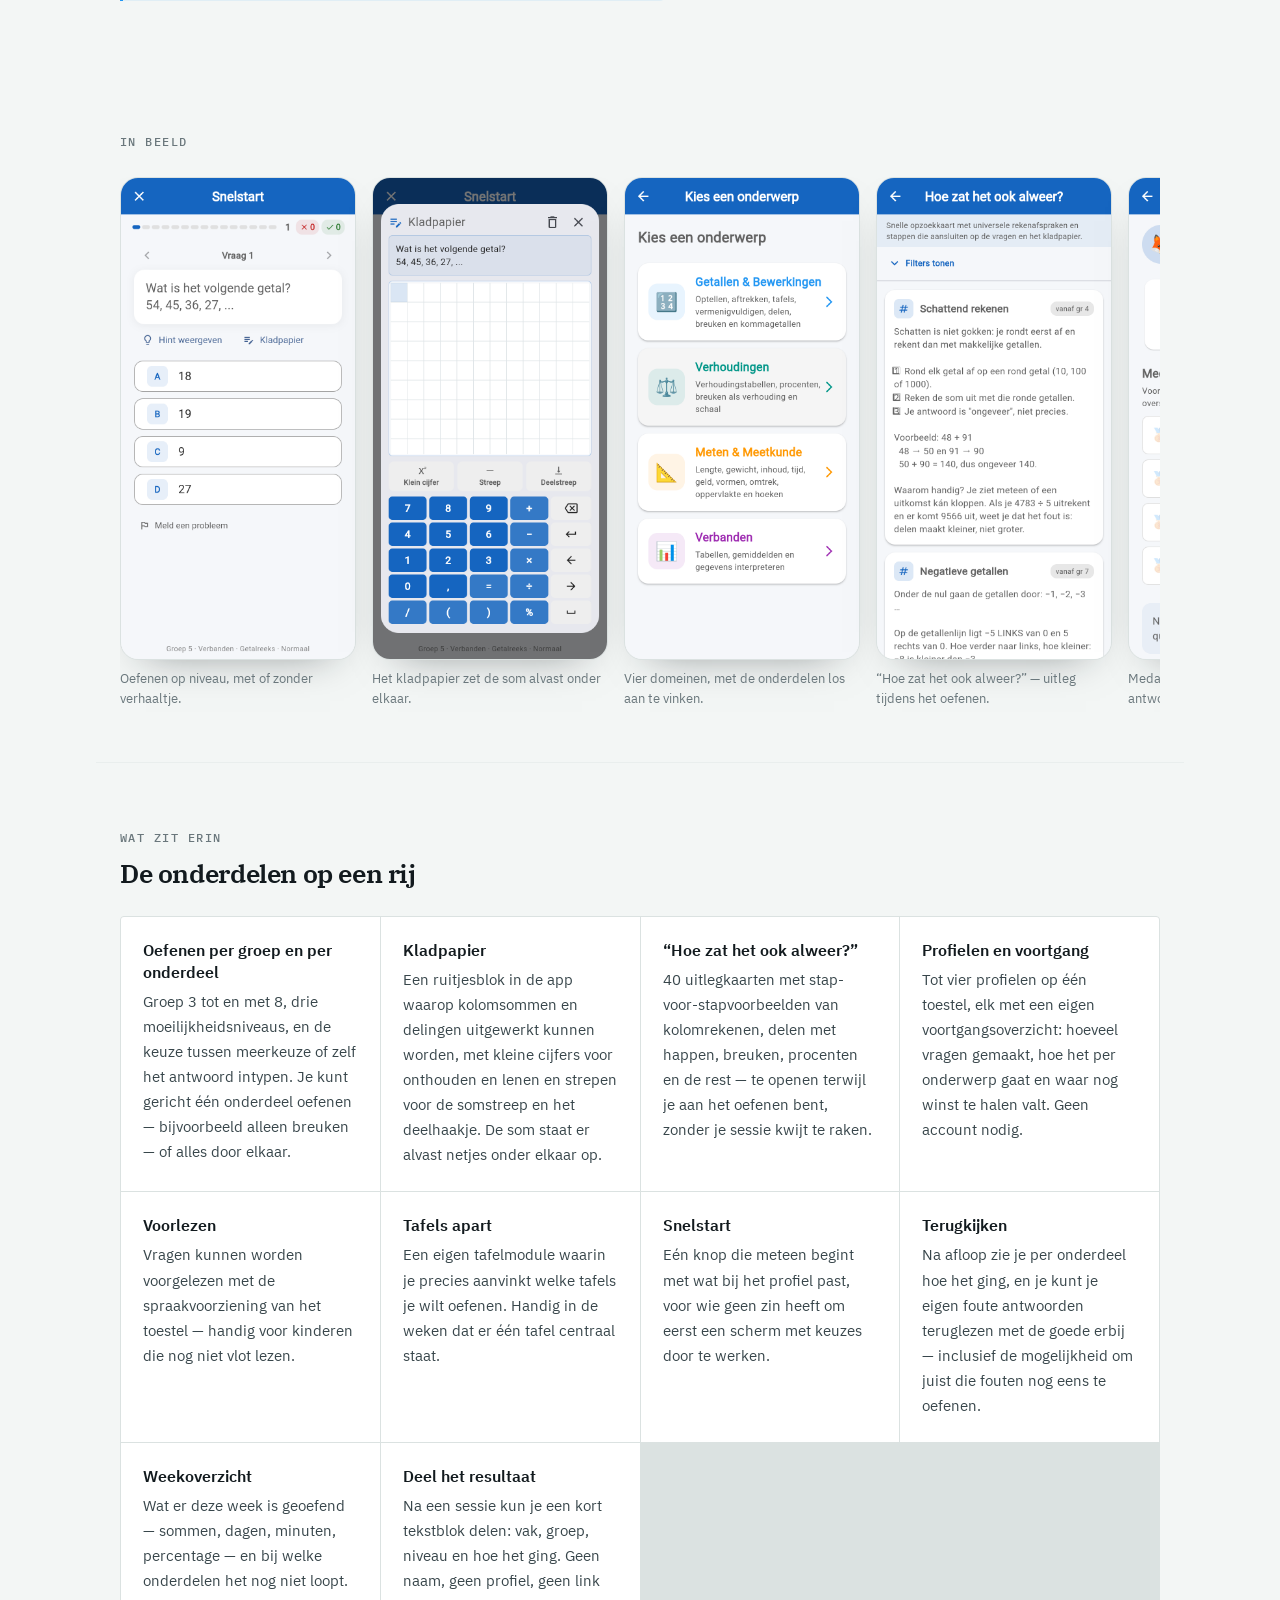
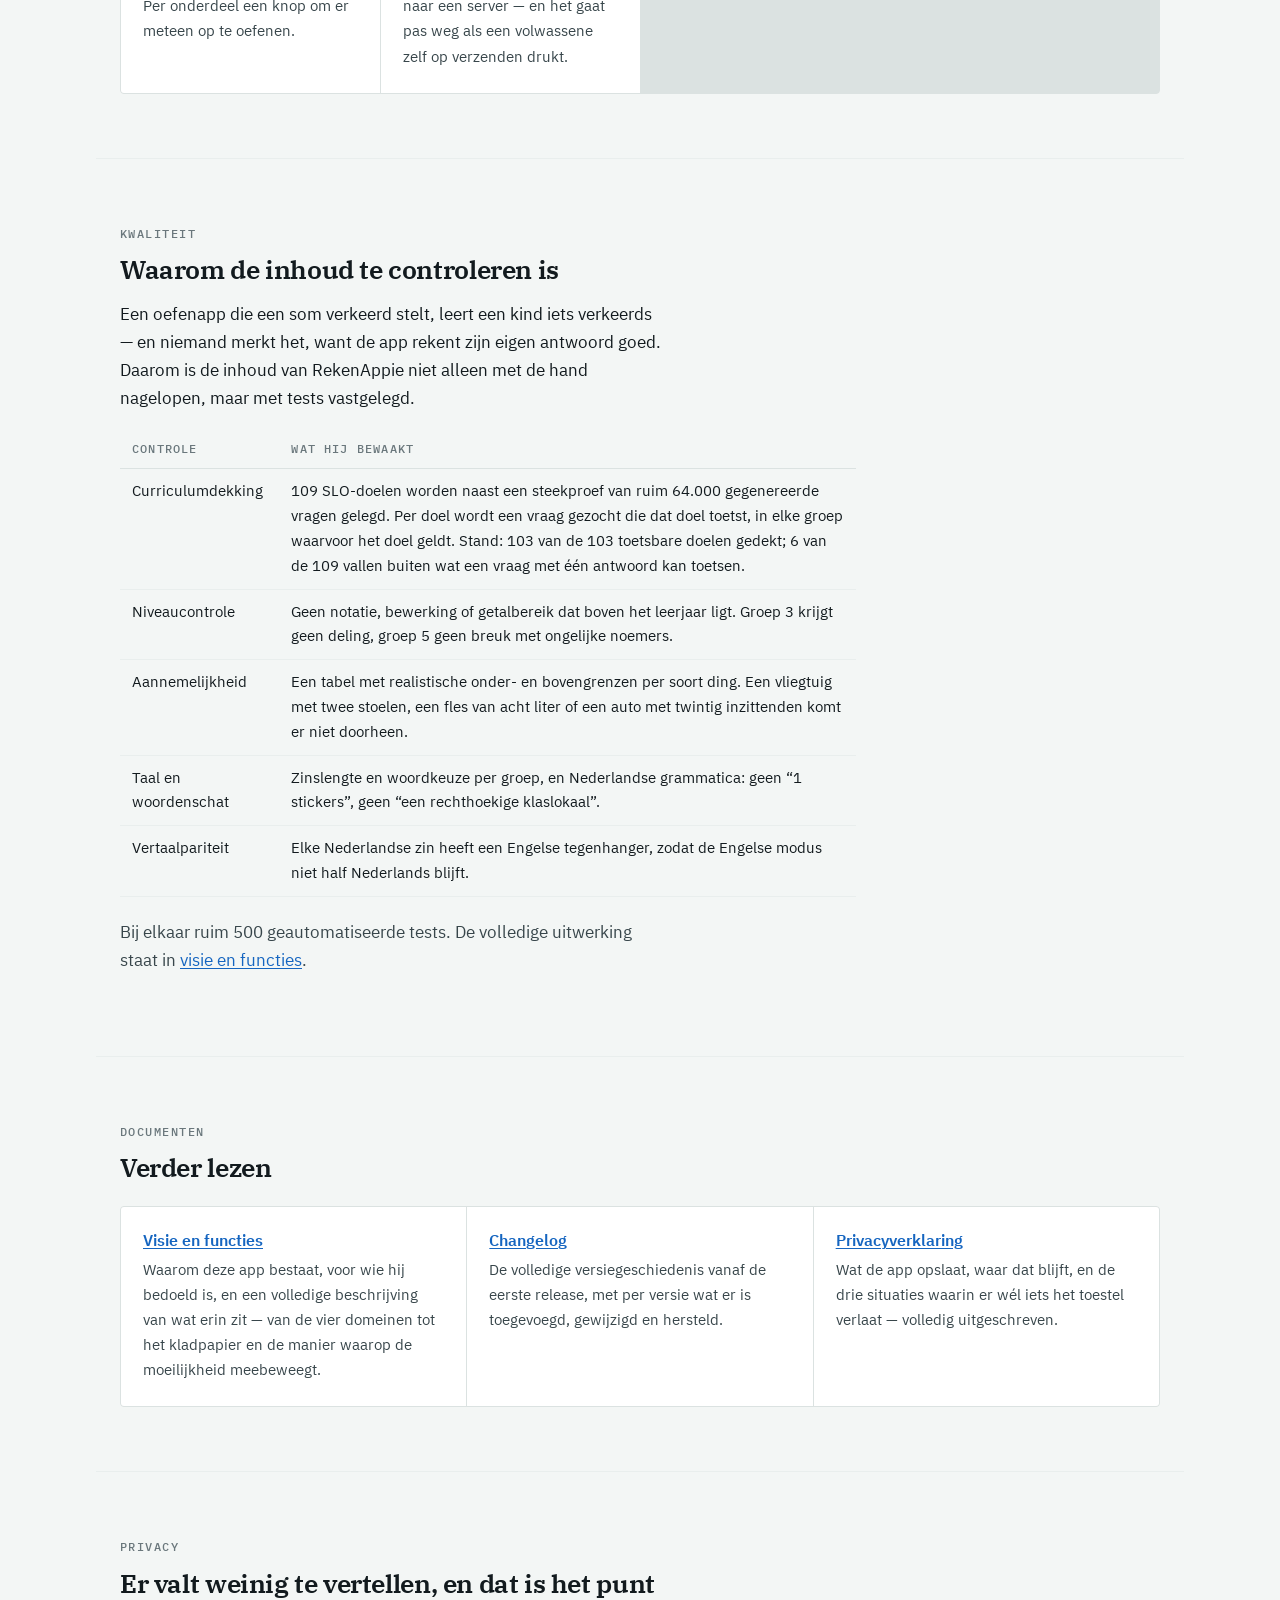
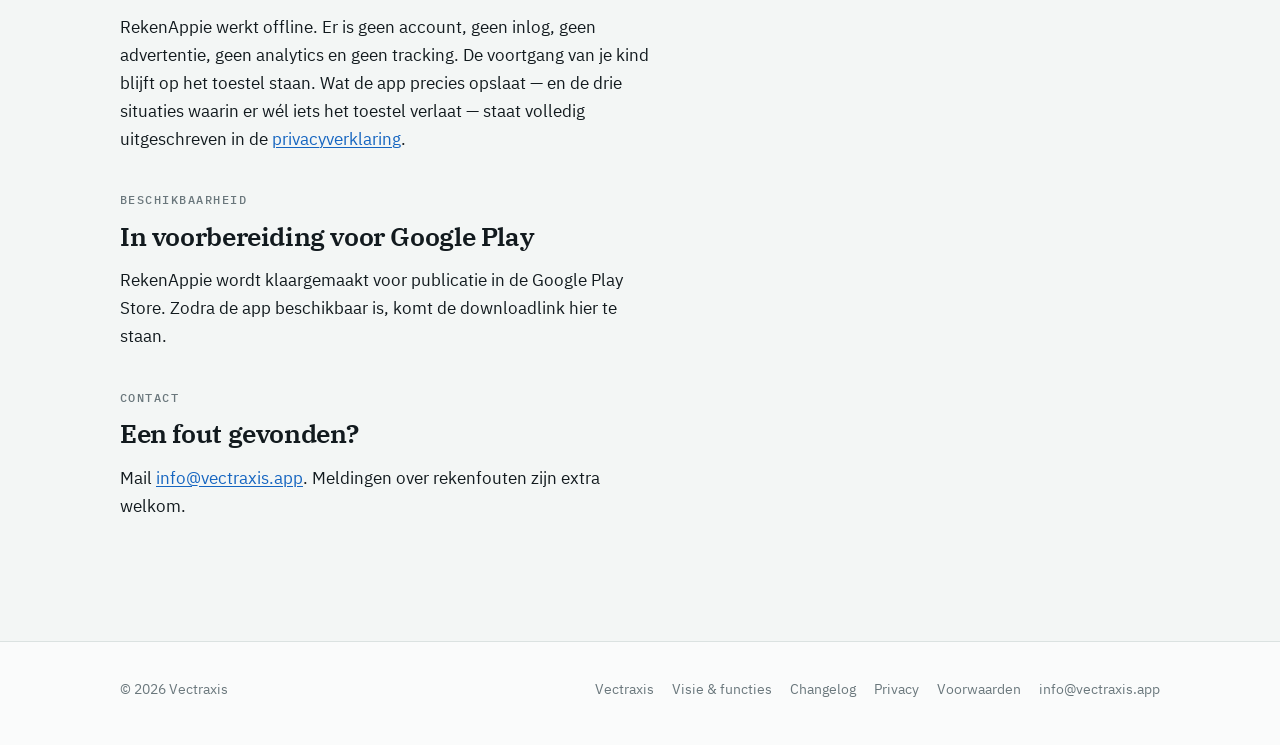
==== commit 845b97f3: "Site: openstaande punten uit de doorlichting weggewerkt - Changelog 1.33.0 aangevuld: kale sommen zi" ====
--- a/rekenappie/index.html
+++ b/rekenappie/index.html
@@ -53,7 +53,7 @@
 <div class="page" style="padding-top:0;padding-bottom:0;"><div class="stats">
   <div class="stat"><span class="stat__value">3–8</span><span class="stat__label">groepen</span></div>
   <div class="stat"><span class="stat__value">4</span><span class="stat__label">rekendomeinen</span></div>
-  <div class="stat"><span class="stat__value">5.038</span><span class="stat__label">unieke vraagvormen</span></div>
+  <div class="stat"><span class="stat__value">5.202</span><span class="stat__label">unieke vraagvormen</span></div>
   <div class="stat"><span class="stat__value">40</span><span class="stat__label">uitlegkaarten</span></div>
   <div class="stat"><span class="stat__value">0</span><span class="stat__label">advertenties</span></div>
 </div></div>
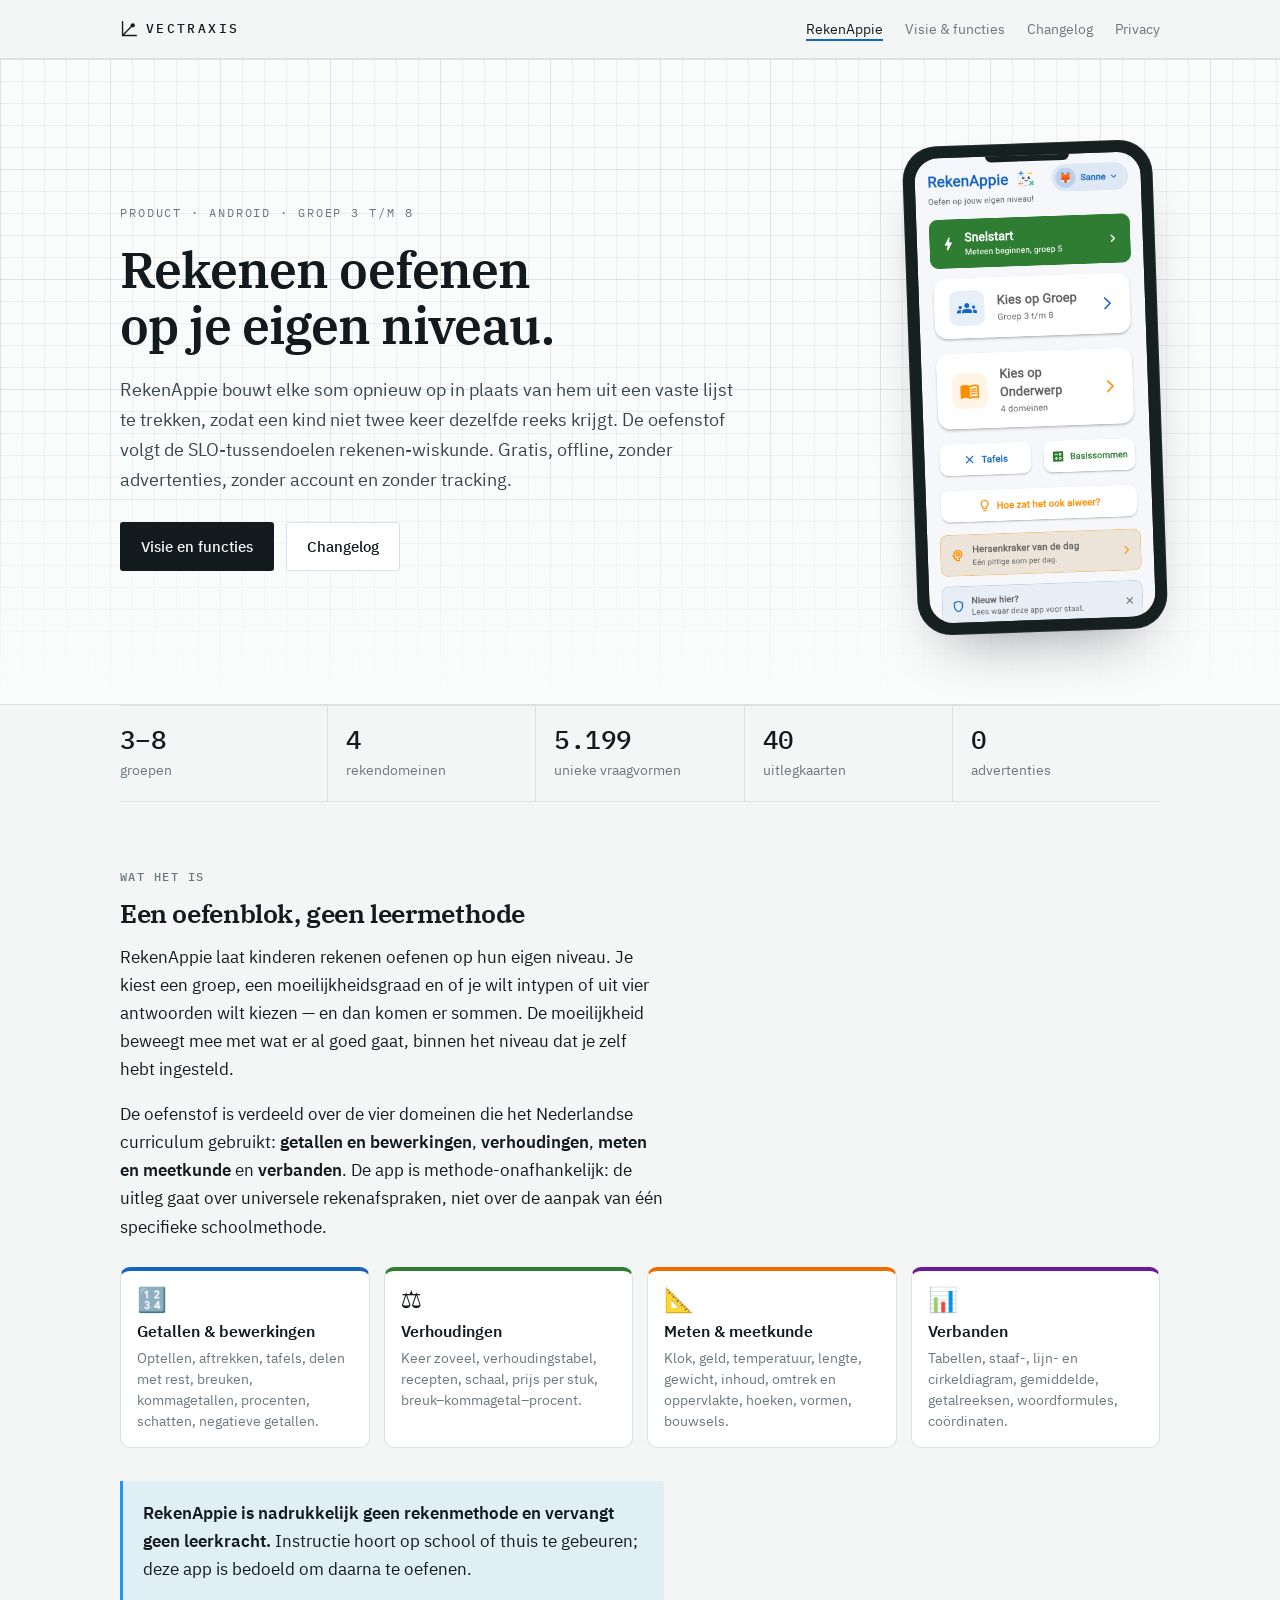
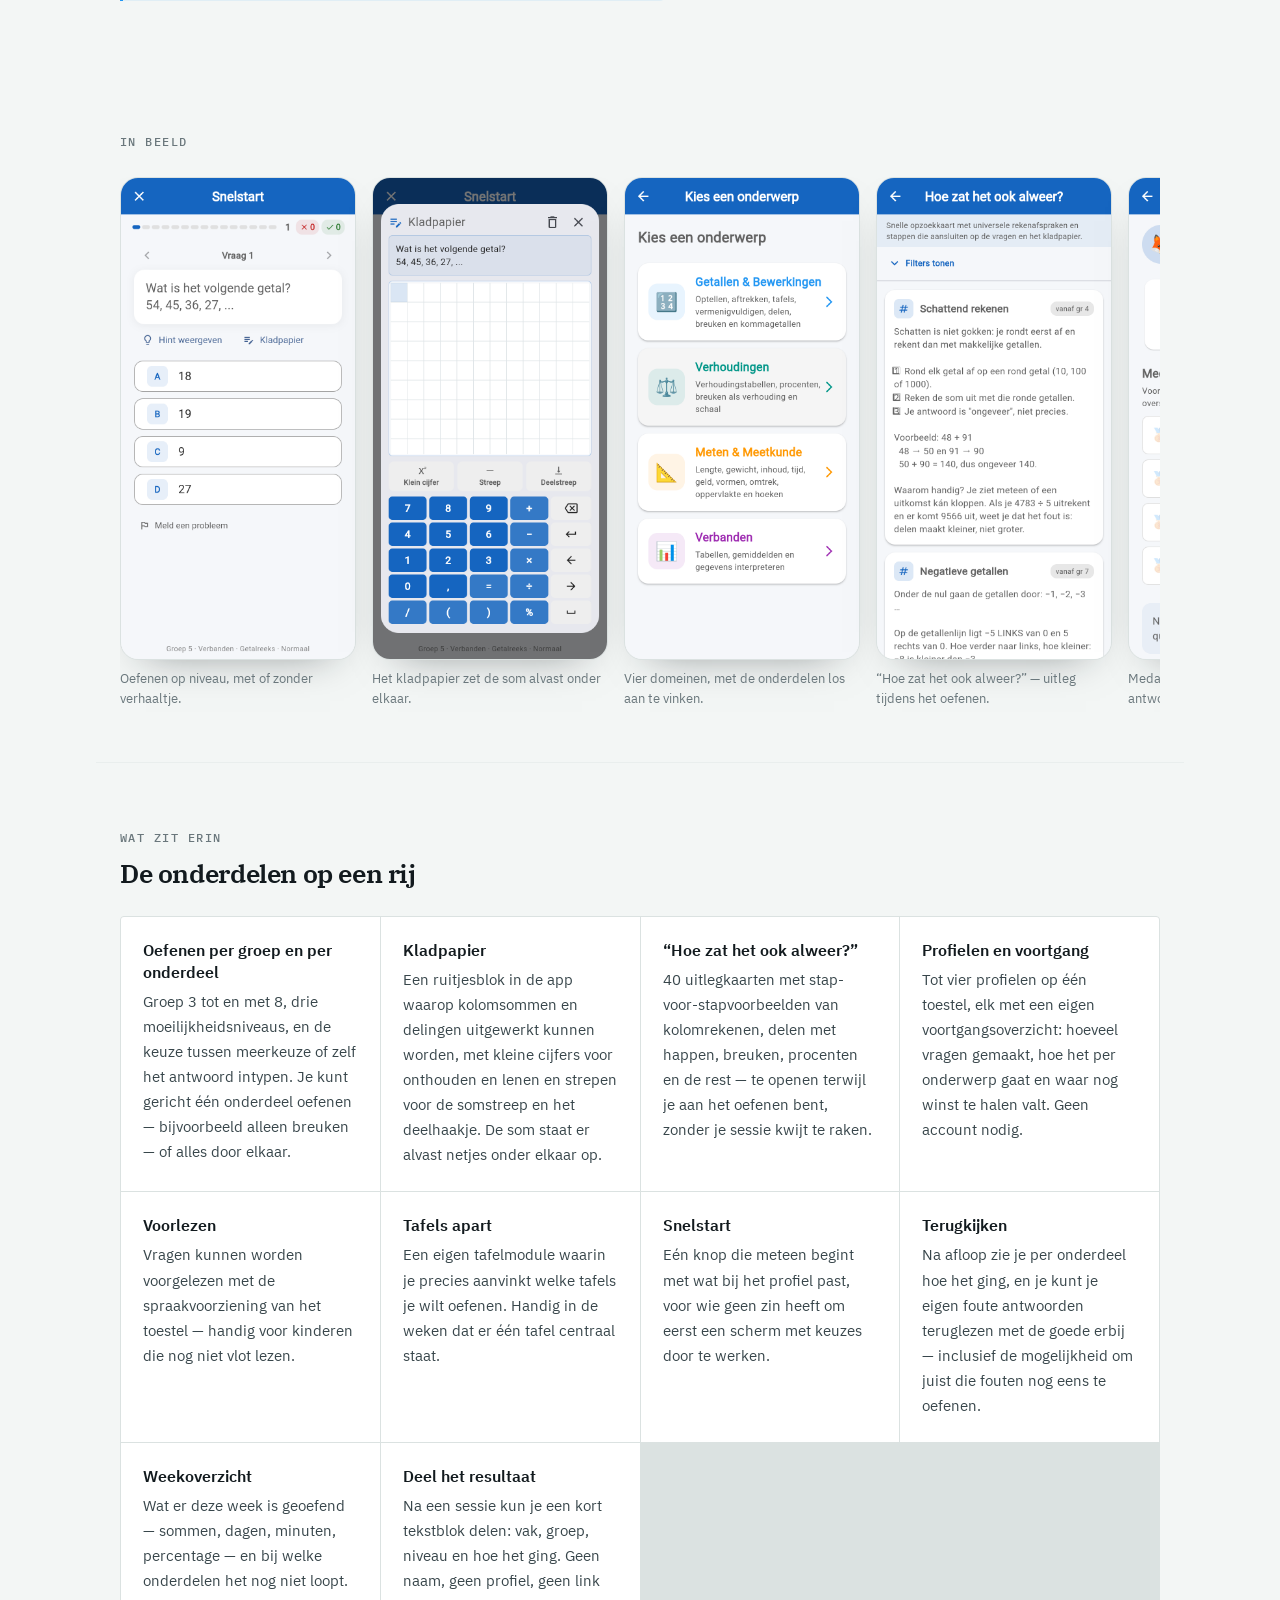
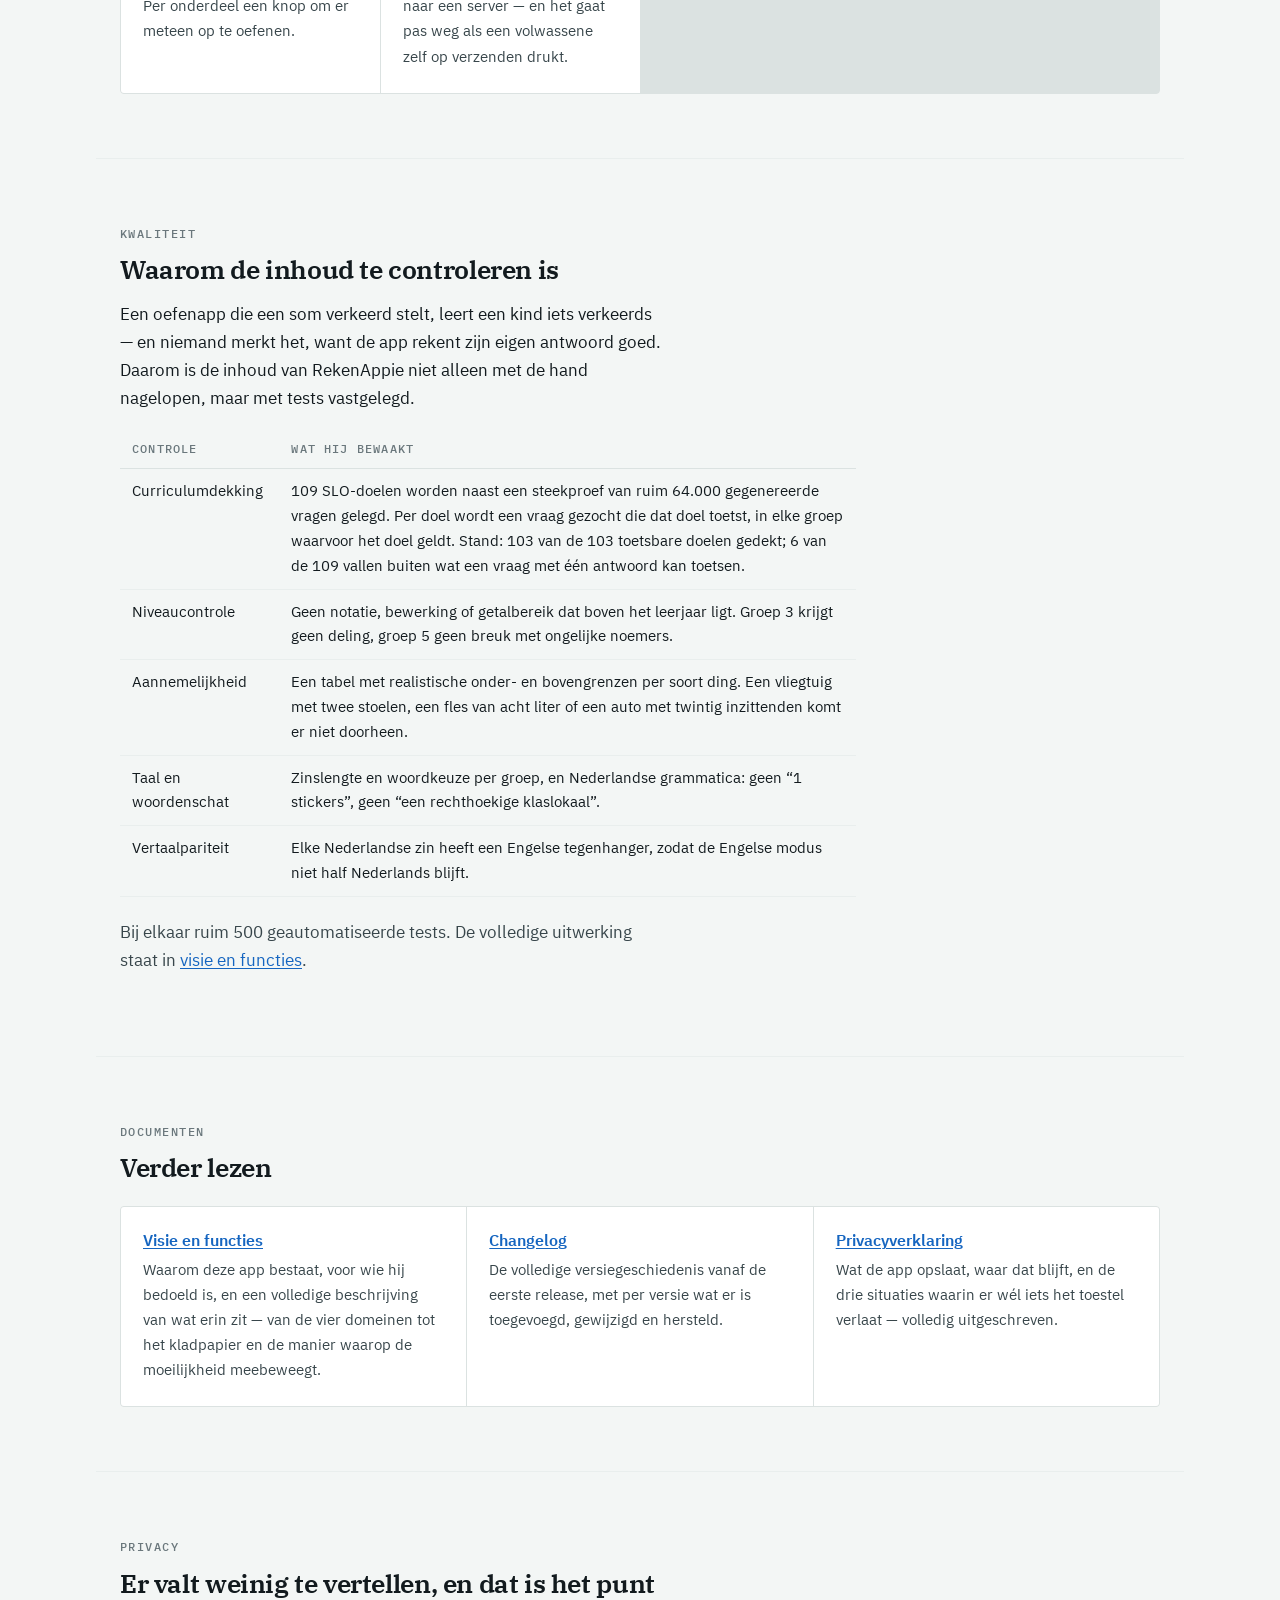
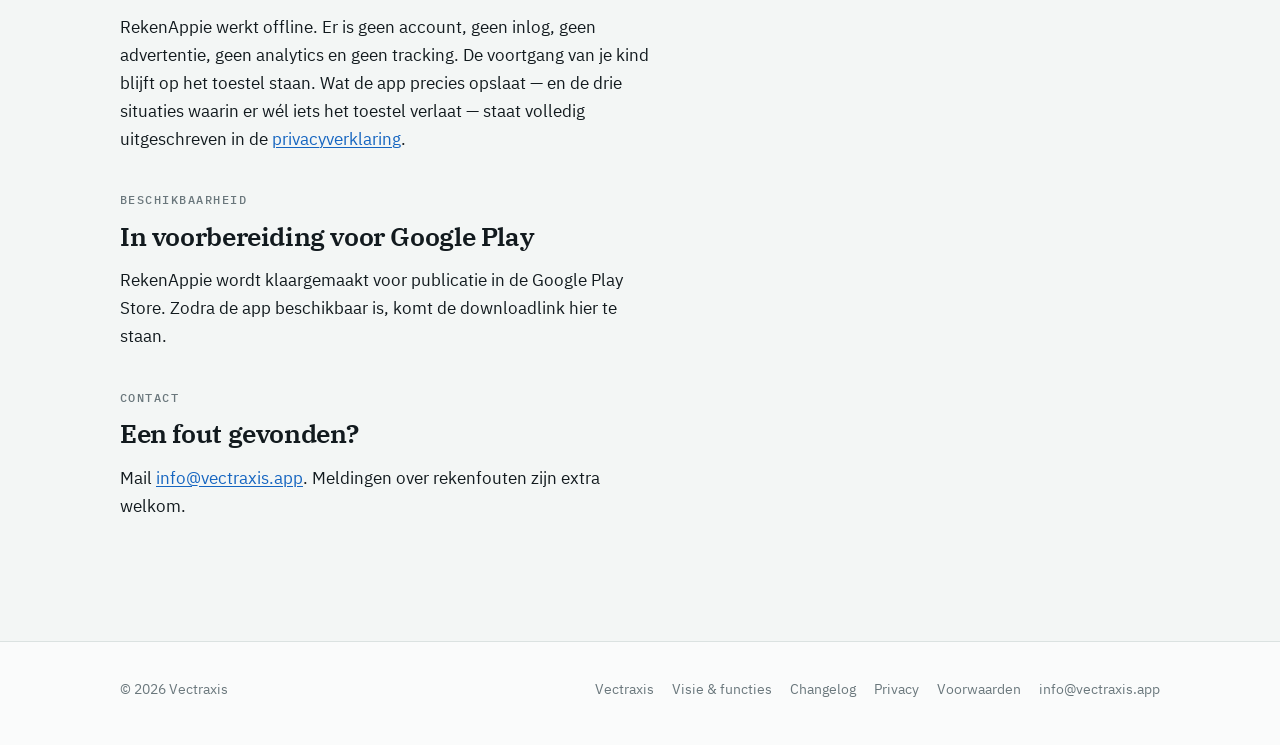
==== commit 3d4ac564: "Site: spiegellijn getekend, atletiekbaan geschrapt - Changelog 1.33.0 aangevuld met twee punten uit " ====
--- a/rekenappie/index.html
+++ b/rekenappie/index.html
@@ -53,7 +53,7 @@
 <div class="page" style="padding-top:0;padding-bottom:0;"><div class="stats">
   <div class="stat"><span class="stat__value">3–8</span><span class="stat__label">groepen</span></div>
   <div class="stat"><span class="stat__value">4</span><span class="stat__label">rekendomeinen</span></div>
-  <div class="stat"><span class="stat__value">5.202</span><span class="stat__label">unieke vraagvormen</span></div>
+  <div class="stat"><span class="stat__value">5.199</span><span class="stat__label">unieke vraagvormen</span></div>
   <div class="stat"><span class="stat__value">40</span><span class="stat__label">uitlegkaarten</span></div>
   <div class="stat"><span class="stat__value">0</span><span class="stat__label">advertenties</span></div>
 </div></div>
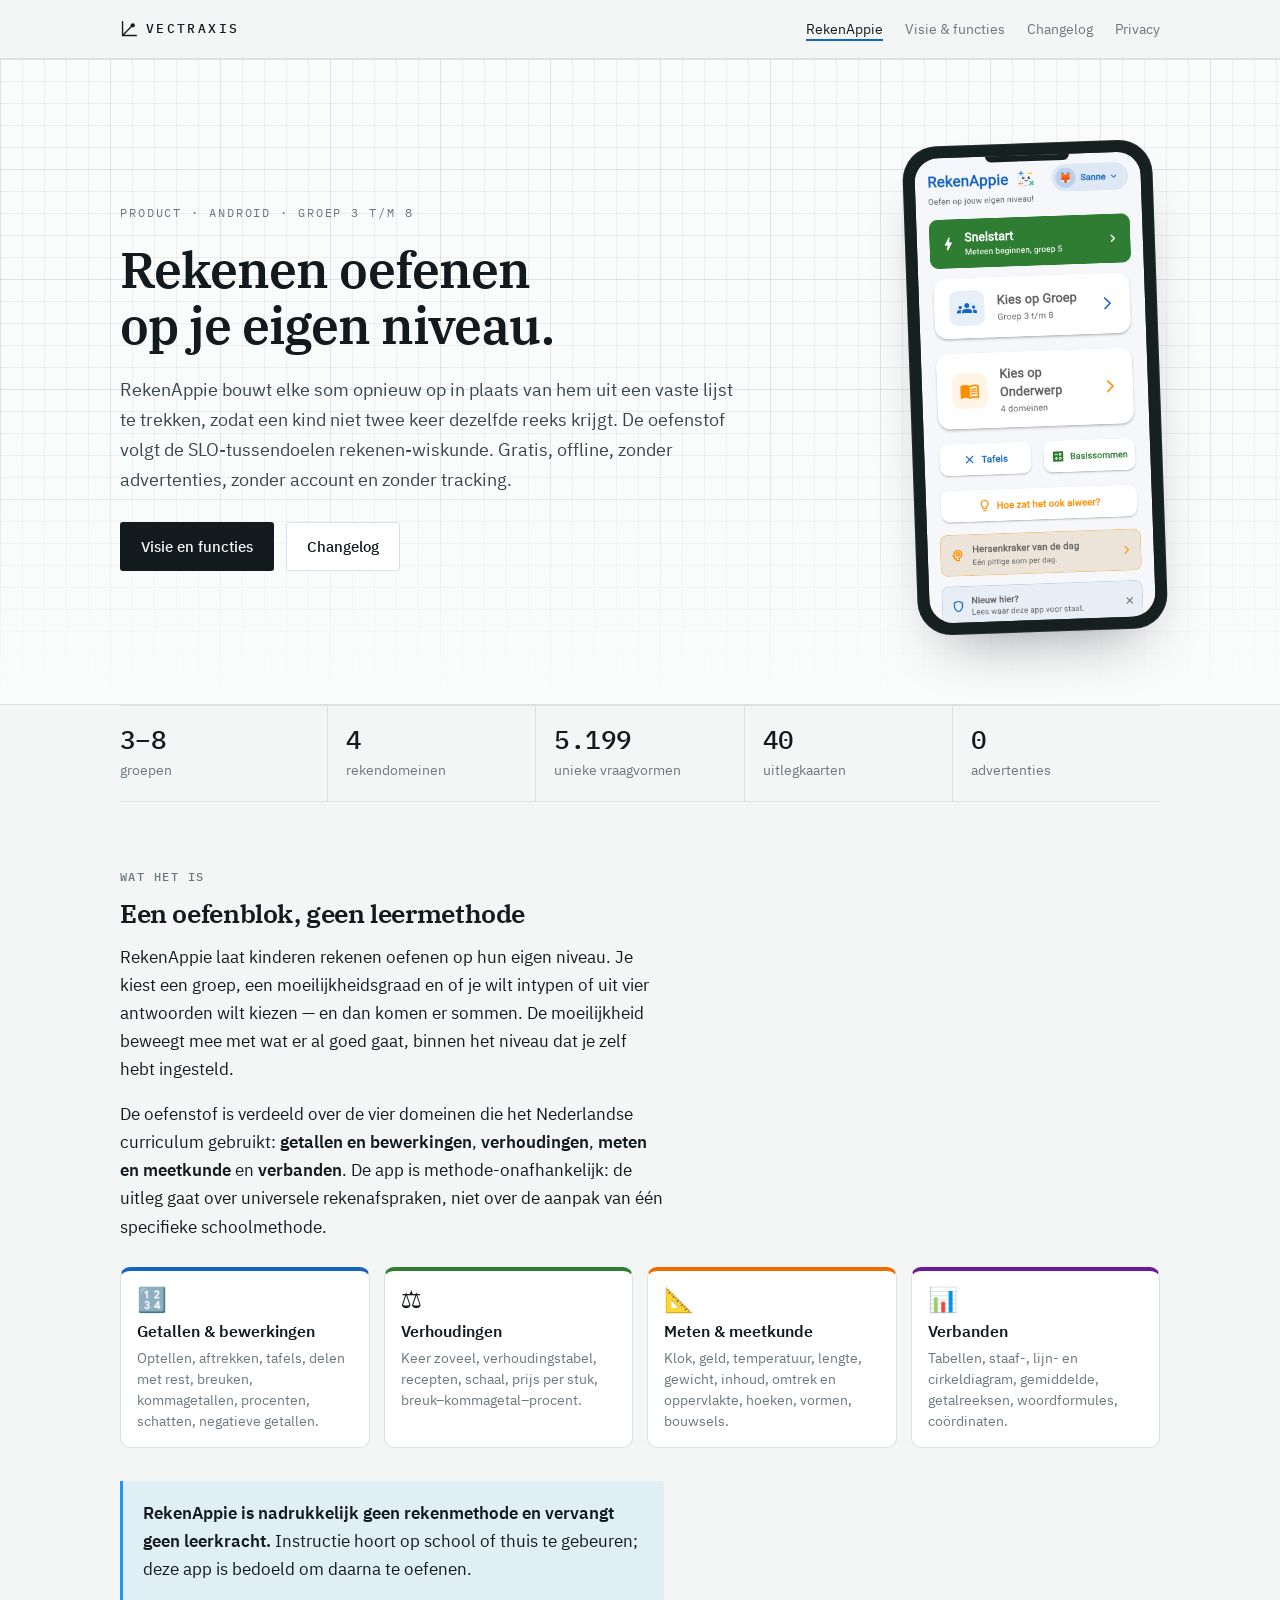
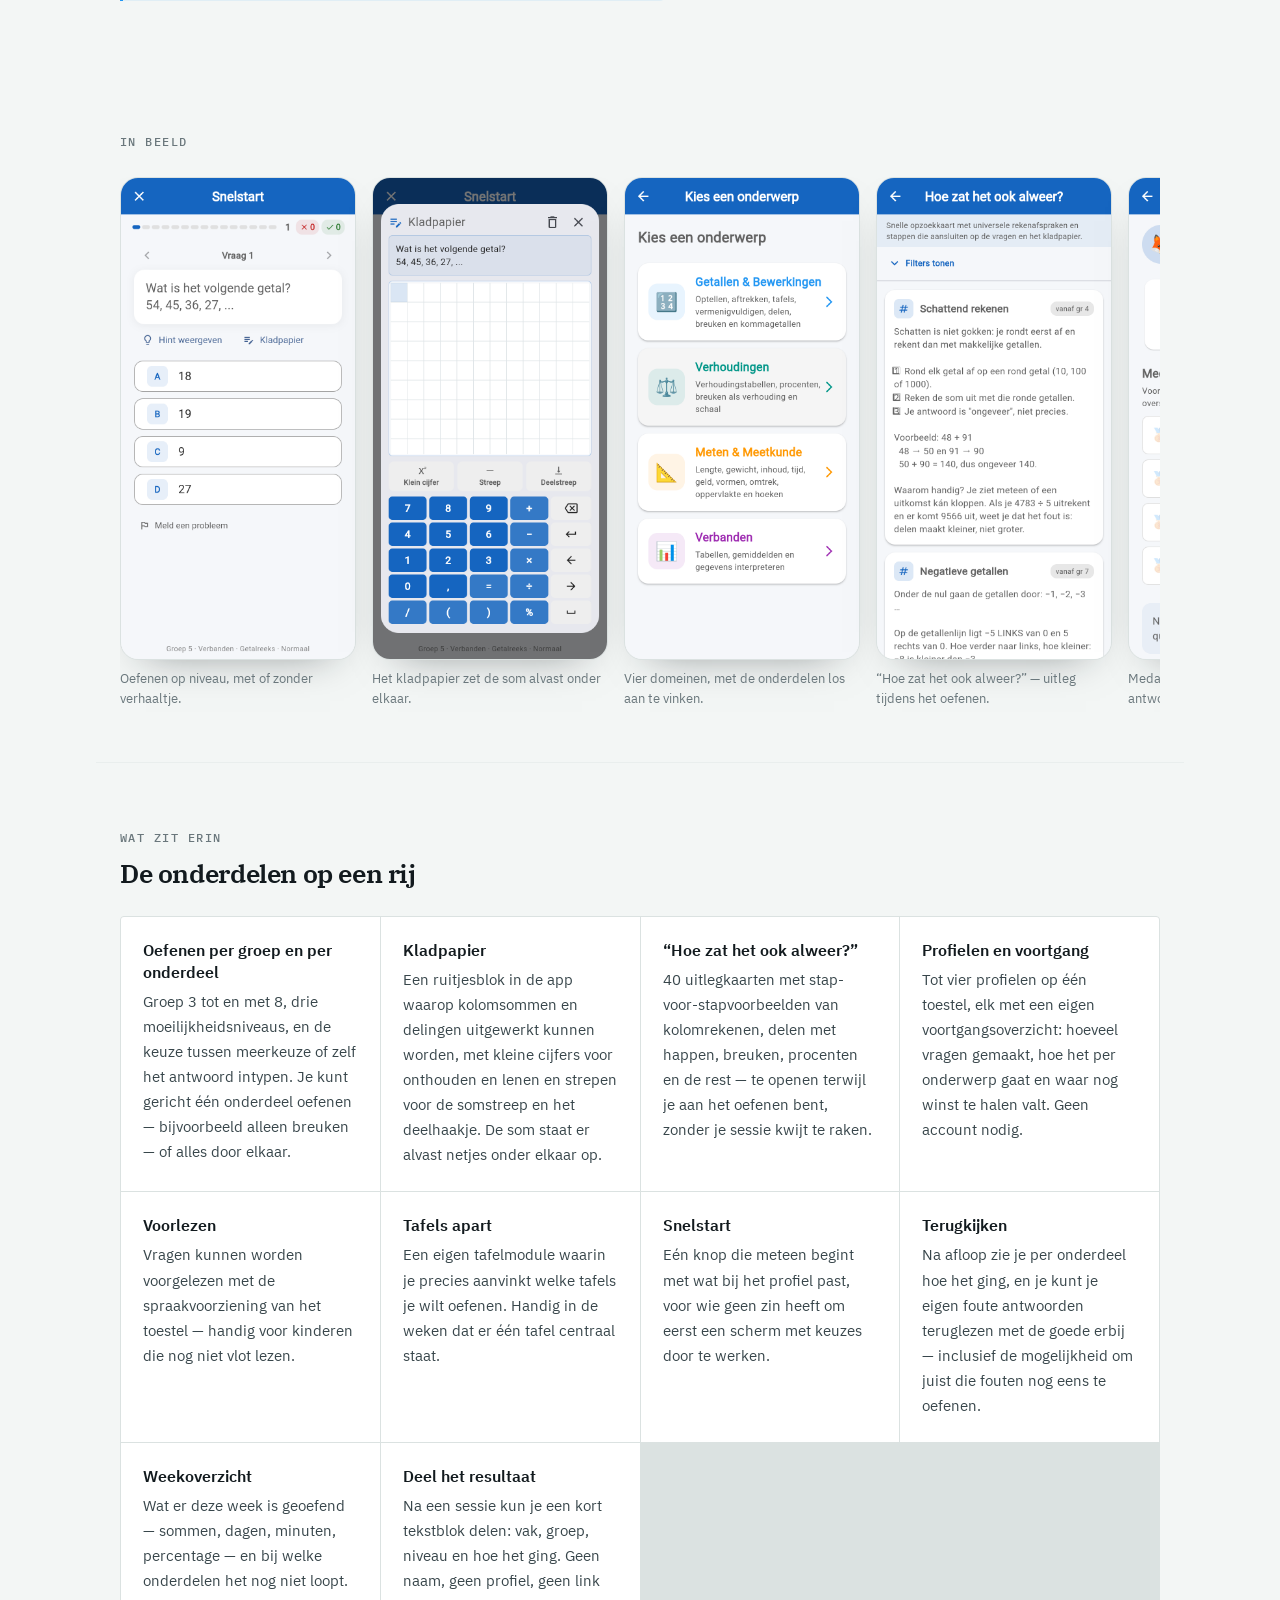
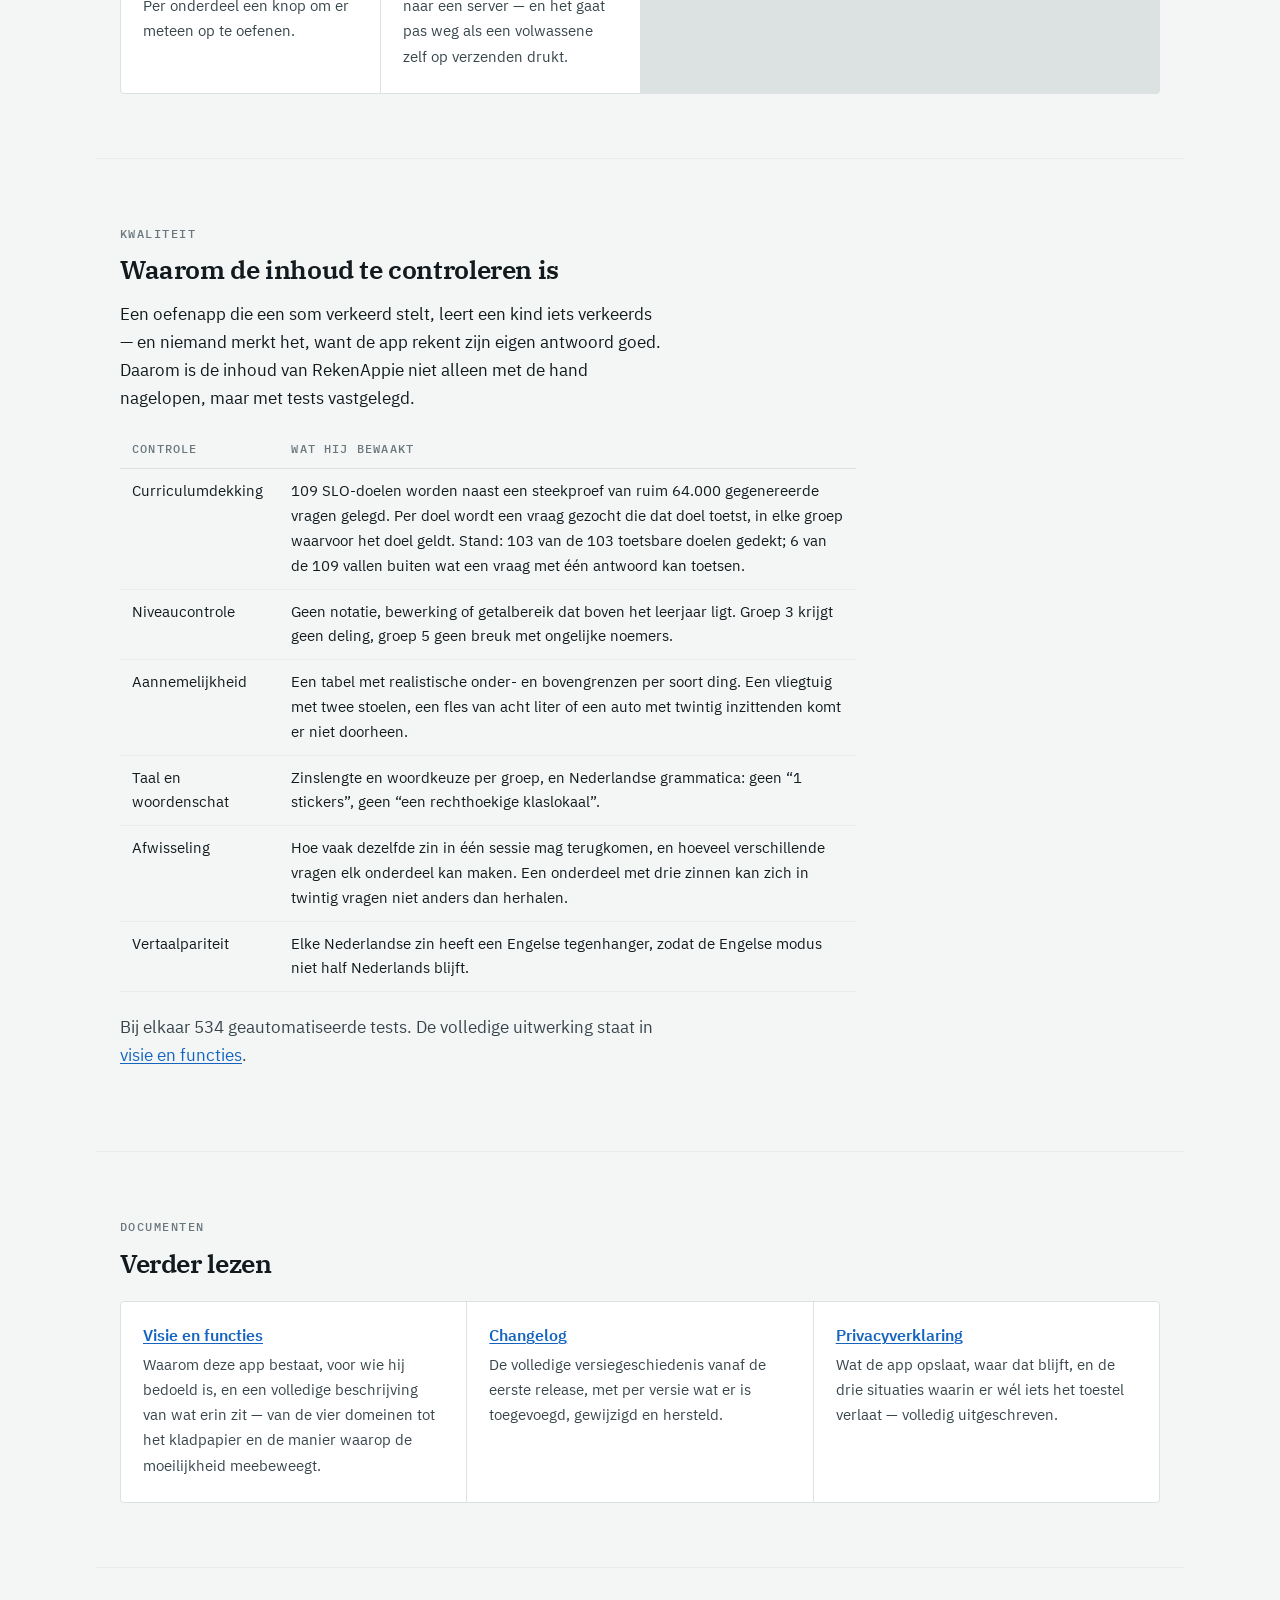
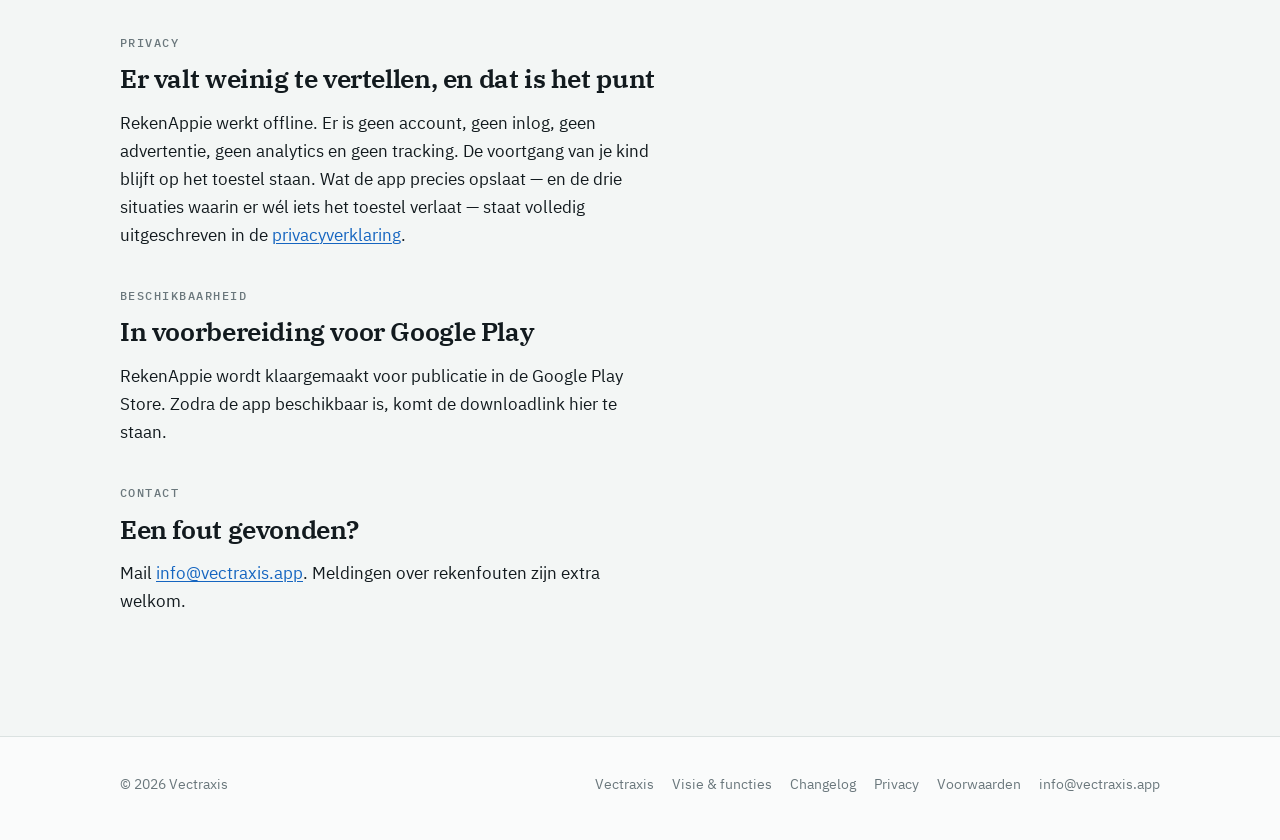
==== commit 4f93b6ce: "Site: versie 1.34.0, afwisseling als controle erbij Changelog-post voor 1.34.0: de herhalingsgrens d" ====
--- a/rekenappie/index.html
+++ b/rekenappie/index.html
@@ -252,6 +252,12 @@
             geen “1 stickers”, geen “een rechthoekige klaslokaal”.</td>
           </tr>
           <tr>
+            <td>Afwisseling</td>
+            <td>Hoe vaak dezelfde zin in één sessie mag terugkomen, en hoeveel
+            verschillende vragen elk onderdeel kan maken. Een onderdeel met
+            drie zinnen kan zich in twintig vragen niet anders dan herhalen.</td>
+          </tr>
+          <tr>
             <td>Vertaalpariteit</td>
             <td>Elke Nederlandse zin heeft een Engelse tegenhanger, zodat de
             Engelse modus niet half Nederlands blijft.</td>
@@ -260,7 +266,7 @@
       </table>
     </div>
 
-    <p class="lead-in">Bij elkaar ruim 500 geautomatiseerde tests. De volledige
+    <p class="lead-in">Bij elkaar 534 geautomatiseerde tests. De volledige
     uitwerking staat in
     <a href="/rekenappie/visie">visie en functies</a>.</p>
   </section>
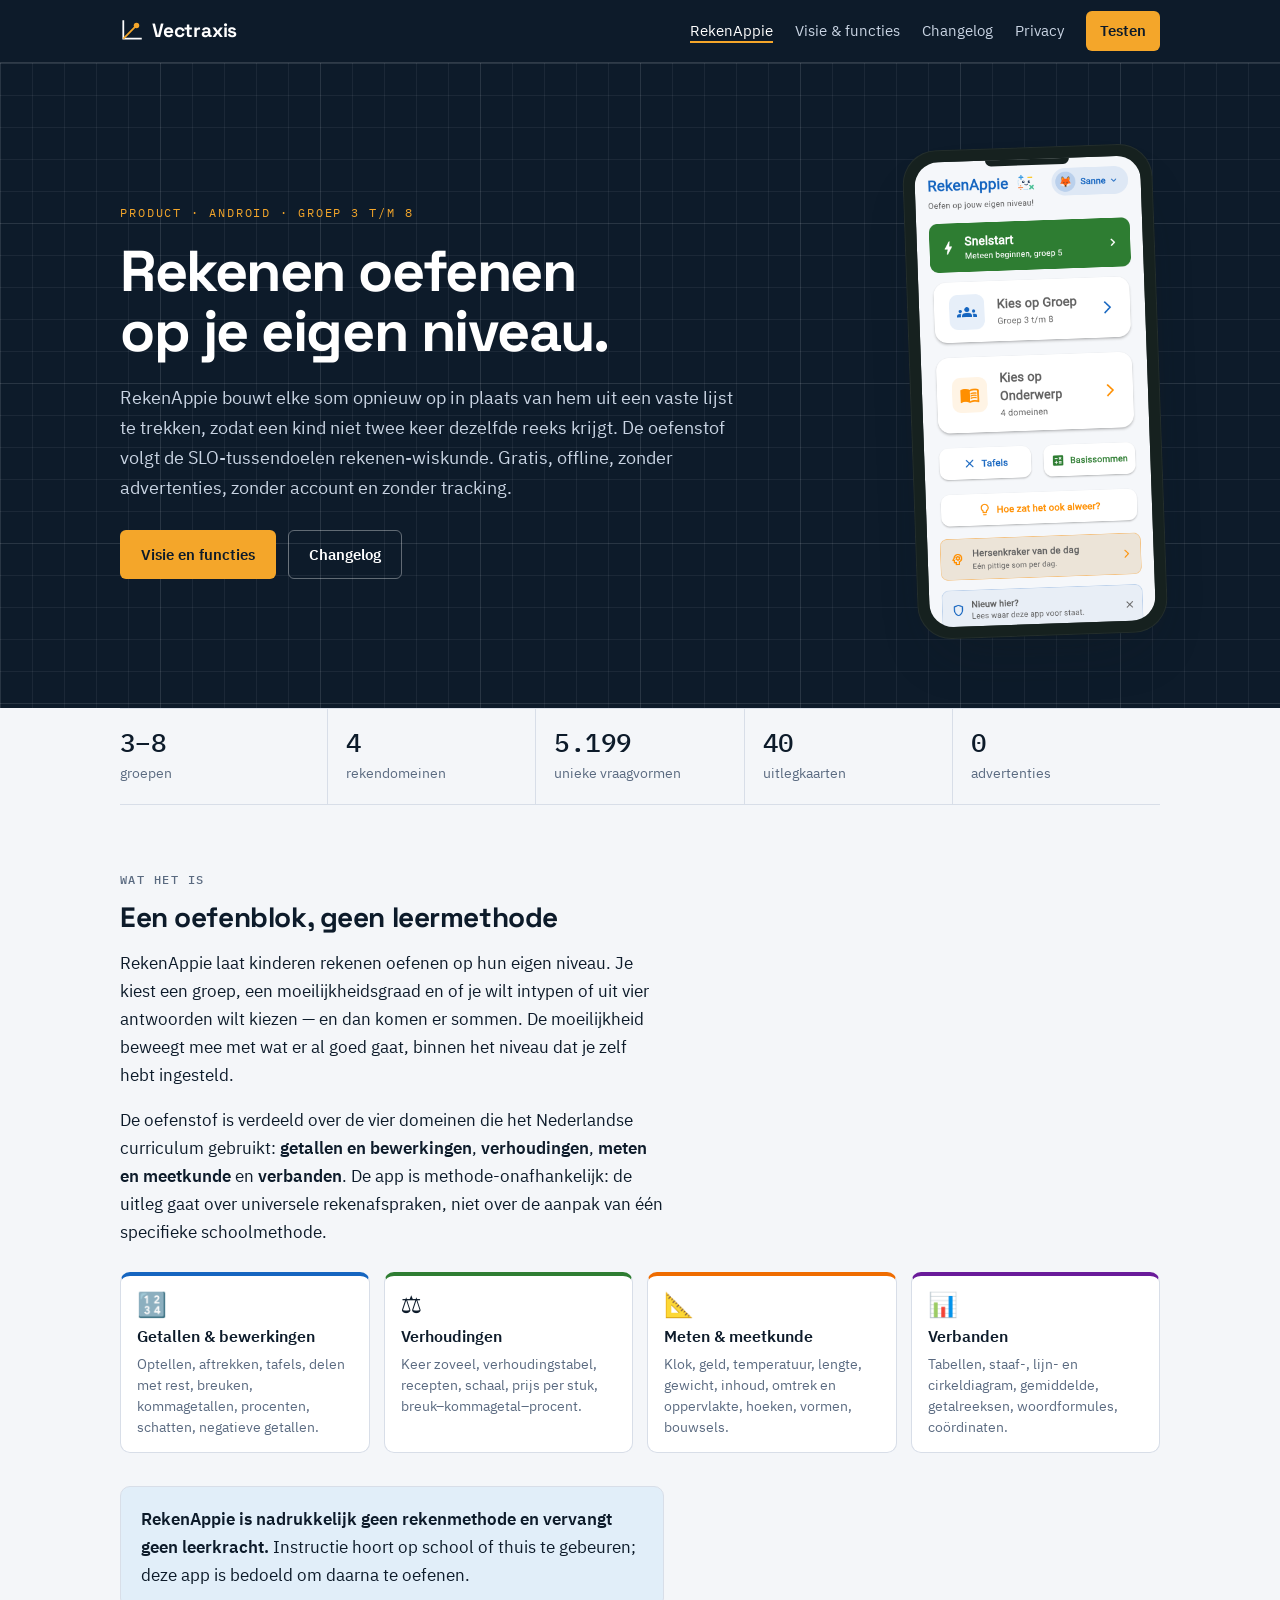
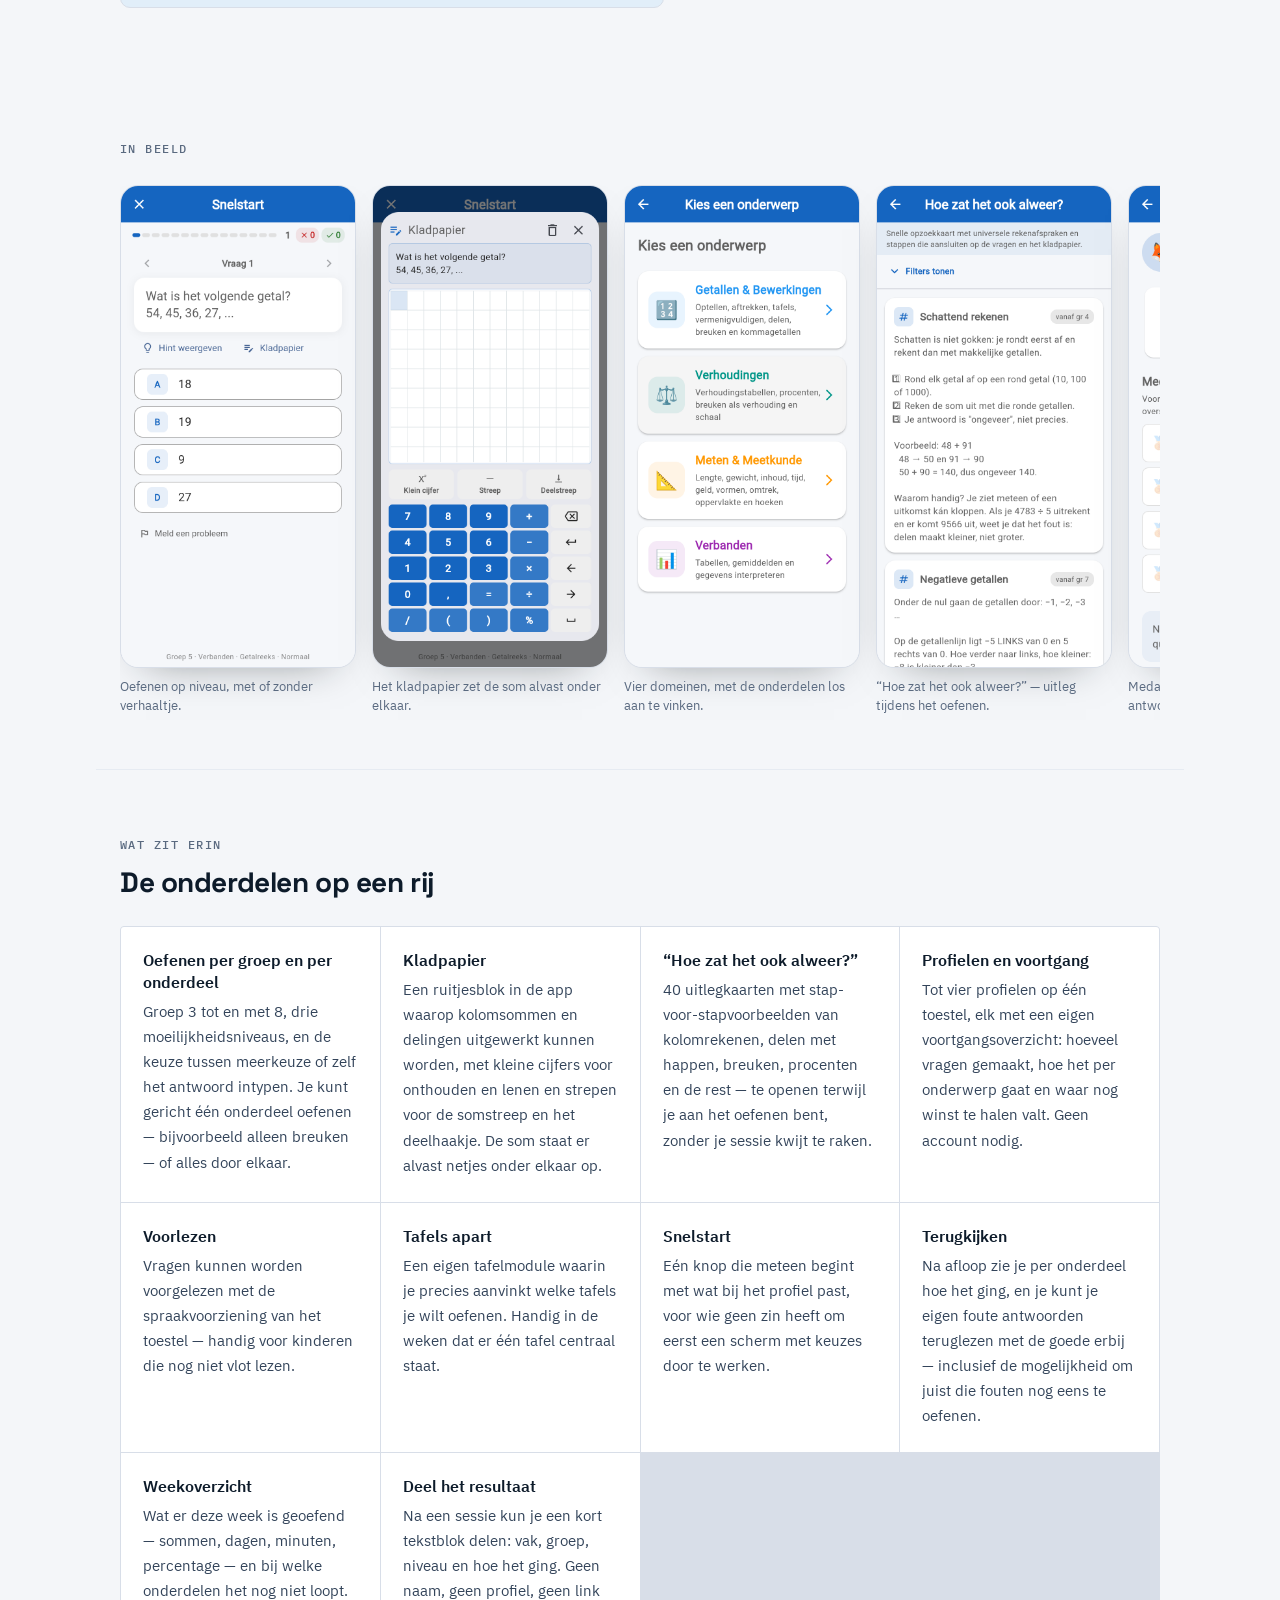
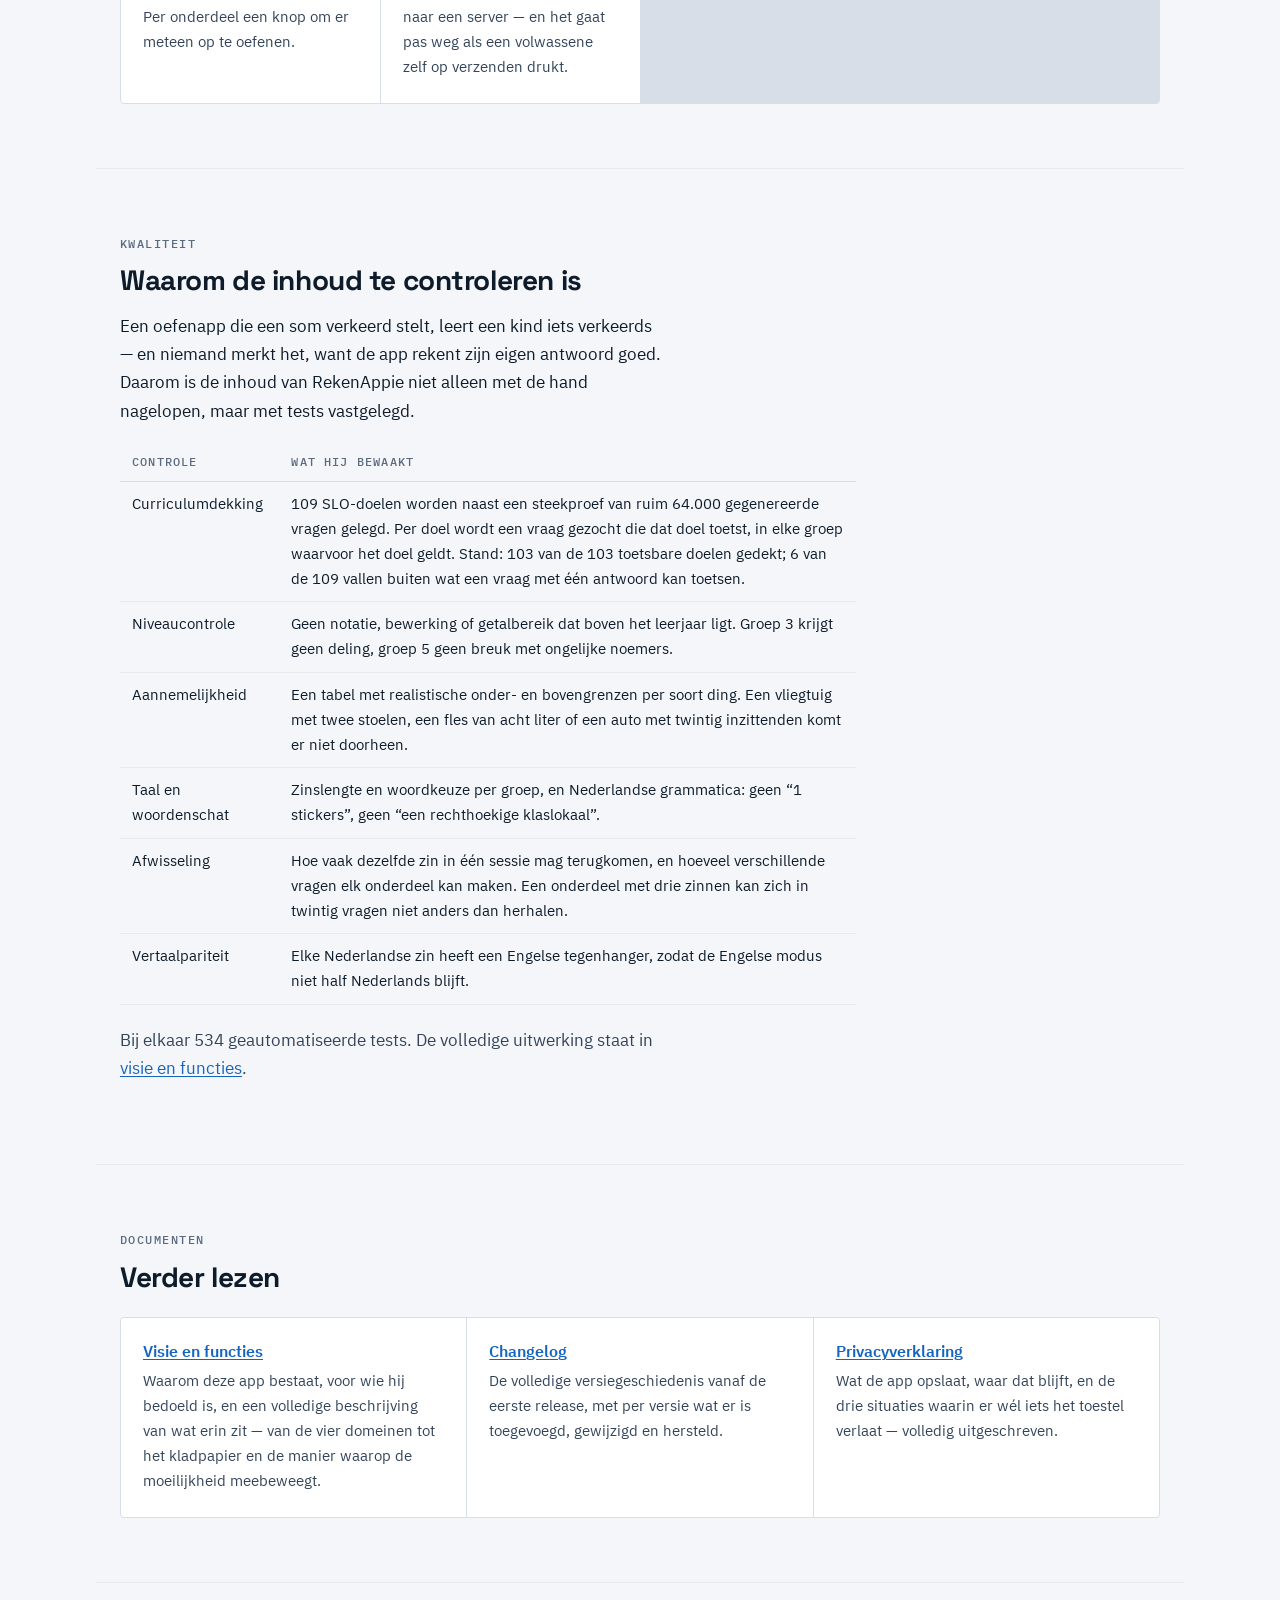
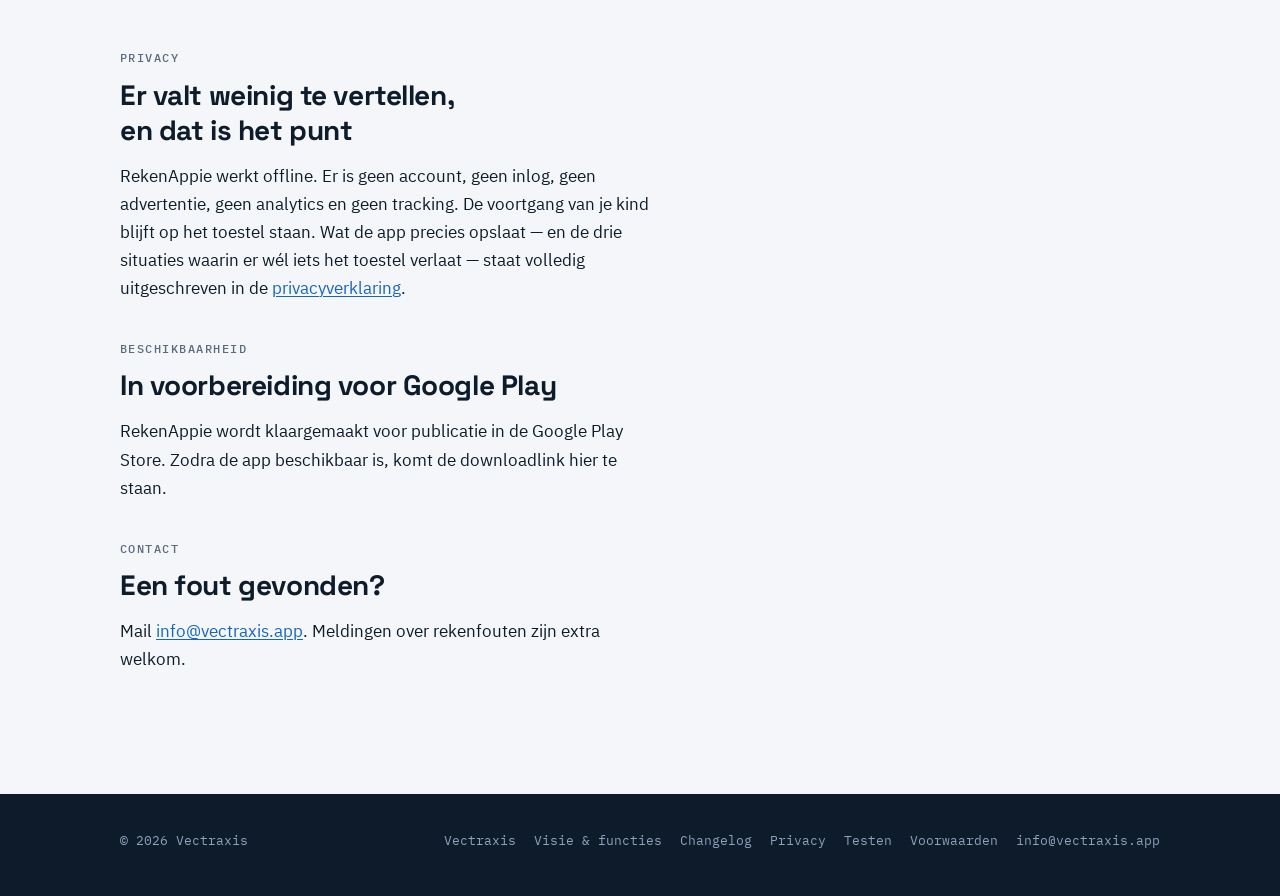
==== commit 9e2f2be7: "Site: nieuwe huisstijl (blauwdruk) en testerspagina - Donkerblauwe kop, hero en voet met millimeterr" ====
--- a/rekenappie/index.html
+++ b/rekenappie/index.html
@@ -25,6 +25,7 @@
       <a href="/rekenappie/visie">Visie &amp; functies</a>
       <a href="/rekenappie/changelog">Changelog</a>
       <a href="/privacy">Privacy</a>
+      <a class="topnav__cta" href="/rekenappie/testen">Testen</a>
     </nav>
   </div>
 </header>
@@ -326,6 +327,7 @@
       <a href="/rekenappie/visie">Visie &amp; functies</a>
       <a href="/rekenappie/changelog">Changelog</a>
       <a href="/privacy">Privacy</a>
+      <a class="topnav__cta" href="/rekenappie/testen">Testen</a>
       <a href="/terms">Voorwaarden</a>
       <a href="mailto:info@vectraxis.app">info@vectraxis.app</a>
     </nav>
--- a/style.css
+++ b/style.css
@@ -40,6 +40,21 @@
   font-weight: 600; font-style: normal; font-display: swap;
 }
 @font-face {
+  font-family: 'Space Grotesk';
+  src: url('/fonts/space-grotesk-latin-500-normal.woff2') format('woff2');
+  font-weight: 500; font-style: normal; font-display: swap;
+}
+@font-face {
+  font-family: 'Space Grotesk';
+  src: url('/fonts/space-grotesk-latin-600-normal.woff2') format('woff2');
+  font-weight: 600; font-style: normal; font-display: swap;
+}
+@font-face {
+  font-family: 'Space Grotesk';
+  src: url('/fonts/space-grotesk-latin-700-normal.woff2') format('woff2');
+  font-weight: 700; font-style: normal; font-display: swap;
+}
+@font-face {
   font-family: 'Plex Mono';
   src: url('/fonts/ibm-plex-mono-latin-400-normal.woff2') format('woff2');
   font-weight: 400; font-style: normal; font-display: swap;
@@ -53,24 +68,37 @@
 /* --- Tokens -------------------------------------------------------------- */
 
 :root {
-  /* Papier en inkt. Het papier heeft een lichte koele slag, als kalkpapier. */
-  --paper:      #f3f6f5;
+  /* Blauwdruk: licht papier voor de tekst, een donkerblauwe band met
+     millimeterraster voor kop, hero en voet. Eén warm accent (amber). */
+  --paper:      #f4f6f9;
   --surface:    #ffffff;
-  --surface-2:  #fafbfb;
-  --ink:        #121a1e;
-  --ink-2:      #38464b;
-  --muted:      #6a777c;
-  --rule:       #dbe2e1;
-  --rule-soft:  #e9eeed;
-  --grid:       rgba(18, 26, 30, 0.055);
+  --surface-2:  #eef2f7;
+  --ink:        #0d1b2a;
+  --ink-2:      #33445a;
+  --muted:      #5a6a80;
+  --rule:       #d8dee8;
+  --rule-soft:  #e6ebf2;
+  --grid:       rgba(13, 27, 42, 0.05);
+
+  /* De blauwe band ziet er in licht en donker hetzelfde uit. */
+  --band:         #0d1b2a;
+  --band-ink:     #ffffff;
+  --band-ink-2:   #c9d4e3;
+  --band-muted:   #8fa3bc;
+  --band-rule:    rgba(255, 255, 255, 0.14);
+  --band-grid:    rgba(255, 255, 255, 0.06);
+  --accent:       #f4a62a;
+  --accent-ink:   #0d1b2a;
+  --accent-deep:  #8a5300;
 
   /* Productkleur — pagina's van een product overschrijven deze twee. */
-  --product:      #2f6f4f;
-  --product-deep: #1f5138;
-  --product-wash: rgba(47, 111, 79, 0.08);
-
+  --product:      #0b5cad;
+  --product-deep: #0b5cad;
+  --product-wash: rgba(11, 92, 173, 0.07);
+
+  --display: 'Space Grotesk', 'Plex Sans', system-ui, sans-serif;
   --sans:  'Plex Sans', system-ui, -apple-system, 'Segoe UI', Roboto, sans-serif;
-  --serif: 'Plex Serif', Georgia, 'Times New Roman', serif;
+  --serif: var(--display);
   --mono:  'Plex Mono', ui-monospace, 'Cascadia Mono', Consolas, monospace;
 
   --measure: 34rem;   /* ±68 tekens leesregel */
@@ -82,34 +110,36 @@
    beslist. Daarom alleen tokens herdefiniëren, nooit componenten. */
 @media (prefers-color-scheme: dark) {
   :root:not([data-theme='light']) {
-    --paper:      #0d1214;
-    --surface:    #141c1f;
-    --surface-2:  #111819;
-    --ink:        #e6ecea;
-    --ink-2:      #b6c3c3;
-    --muted:      #8a999d;
-    --rule:       #24312f;
-    --rule-soft:  #1b2426;
-    --grid:       rgba(230, 236, 234, 0.05);
-    --product:      #63b389;
-    --product-deep: #8fd0ab;
-    --product-wash: rgba(99, 179, 137, 0.12);
+    --paper:      #0a131d;
+  --surface:    #111d2a;
+  --surface-2:  #0e1824;
+  --ink:        #e6edf5;
+  --ink-2:      #b7c4d4;
+  --muted:      #8d9db2;
+  --rule:       #22324a;
+  --rule-soft:  #1a283a;
+  --grid:       rgba(230, 237, 245, 0.05);
+  --accent-deep:  #f4b453;
+  --product:      #6ea8fe;
+  --product-deep: #8dbbff;
+  --product-wash: rgba(110, 168, 254, 0.12);
   }
 }
 
 :root[data-theme='dark'] {
-  --paper:      #0d1214;
-  --surface:    #141c1f;
-  --surface-2:  #111819;
-  --ink:        #e6ecea;
-  --ink-2:      #b6c3c3;
-  --muted:      #8a999d;
-  --rule:       #24312f;
-  --rule-soft:  #1b2426;
-  --grid:       rgba(230, 236, 234, 0.05);
-  --product:      #63b389;
-  --product-deep: #8fd0ab;
-  --product-wash: rgba(99, 179, 137, 0.12);
+  --paper:      #0a131d;
+  --surface:    #111d2a;
+  --surface-2:  #0e1824;
+  --ink:        #e6edf5;
+  --ink-2:      #b7c4d4;
+  --muted:      #8d9db2;
+  --rule:       #22324a;
+  --rule-soft:  #1a283a;
+  --grid:       rgba(230, 237, 245, 0.05);
+  --accent-deep:  #f4b453;
+  --product:      #6ea8fe;
+  --product-deep: #8dbbff;
+  --product-wash: rgba(110, 168, 254, 0.12);
 }
 
 /* --- Basis --------------------------------------------------------------- */
@@ -166,55 +196,63 @@
   position: sticky;
   top: 0;
   z-index: 20;
-  background: color-mix(in srgb, var(--paper) 88%, transparent);
-  backdrop-filter: saturate(150%) blur(8px);
-  border-bottom: 1px solid var(--rule);
+  background: var(--band);
+  border-bottom: 1px solid var(--band-rule);
 }
 .topbar__inner {
   max-width: var(--page);
   margin: 0 auto;
   padding: 0 24px;
-  height: 58px;
+  height: 62px;
   display: flex;
   align-items: center;
   gap: 24px;
 }
 
 .wordmark {
-  font-family: var(--mono);
-  font-weight: 500;
-  font-size: 0.82rem;
-  letter-spacing: 0.18em;
-  text-transform: uppercase;
-  color: var(--ink);
+  font-family: var(--display);
+  font-weight: 700;
+  font-size: 1.2rem;
+  letter-spacing: -0.01em;
+  color: var(--band-ink);
   text-decoration: none;
   white-space: nowrap;
   display: inline-flex;
   align-items: center;
-  gap: 9px;
-}
-.wordmark:hover { color: var(--ink); }
+  gap: 10px;
+}
+.wordmark:hover { color: var(--band-ink); }
 
 /* Het merkteken: twee assen en een punt in het eerste kwadrant. Vectraxis =
-   vector + axis; dit is het enige sierelement op de hele site. */
+   vector + axis. De vector en de punt krijgen het accent. */
 .mark {
-  width: 17px;
-  height: 17px;
+  width: 22px;
+  height: 22px;
   flex: none;
-  color: var(--ink);
-}
+  color: var(--band-ink);
+}
+.mark path + path { stroke: var(--accent); }
+.mark circle { fill: var(--accent); }
 
 .topnav { margin-left: auto; display: flex; gap: 22px; align-items: center; }
 .topnav a {
-  color: var(--muted);
+  color: var(--band-ink-2);
   text-decoration: none;
-  font-size: 0.9rem;
-}
-.topnav a:hover { color: var(--ink); }
+  font-size: 0.92rem;
+}
+.topnav a:hover { color: var(--band-ink); }
 .topnav a[aria-current='page'] {
-  color: var(--ink);
-  box-shadow: inset 0 -2px 0 var(--product-deep);
-}
+  color: var(--band-ink);
+  box-shadow: inset 0 -2px 0 var(--accent);
+}
+.topnav .topnav__cta {
+  background: var(--accent);
+  color: var(--accent-ink);
+  font-weight: 600;
+  padding: 8px 14px;
+  border-radius: 6px;
+}
+.topnav .topnav__cta:hover { color: var(--accent-ink); background: #f7b84e; }
 
 @media (max-width: 620px) {
   .topbar__inner { height: auto; padding-top: 10px; padding-bottom: 10px;
@@ -225,27 +263,41 @@
 
 /* --- Hero ---------------------------------------------------------------- */
 
-.hero {
+.hero, .doc-head, .band {
   position: relative;
   overflow: hidden;
-  border-bottom: 1px solid var(--rule);
-  background: var(--surface-2);
-}
-/* Millimeterpapier: het raster waarop je een vector uitzet. Vier lagen —
-   fijne verdeling, en elke vijfde lijn iets sterker. */
-.hero::before {
+  background: var(--band);
+  color: var(--band-ink-2);
+}
+/* Millimeterpapier: het raster waarop je een vector uitzet, wit op
+   donkerblauw zoals een blauwdruk. Fijne verdeling, elke vijfde lijn
+   iets sterker. */
+.hero::before, .doc-head::before, .band::before {
   content: '';
   position: absolute;
   inset: 0;
   background-image:
-    linear-gradient(to right, var(--grid) 1px, transparent 1px),
-    linear-gradient(to bottom, var(--grid) 1px, transparent 1px),
-    linear-gradient(to right, var(--grid) 1px, transparent 1px),
-    linear-gradient(to bottom, var(--grid) 1px, transparent 1px);
-  background-size: 22px 22px, 22px 22px, 110px 110px, 110px 110px;
-  mask-image: linear-gradient(to bottom, #000 0%, #000 55%, transparent 100%);
+    linear-gradient(to right, var(--band-grid) 1px, transparent 1px),
+    linear-gradient(to bottom, var(--band-grid) 1px, transparent 1px),
+    linear-gradient(to right, var(--band-grid) 1px, transparent 1px),
+    linear-gradient(to bottom, var(--band-grid) 1px, transparent 1px);
+  background-size: 32px 32px, 32px 32px, 160px 160px, 160px 160px;
   pointer-events: none;
 }
+.hero > *, .doc-head > *, .band > * { position: relative; }
+.hero h1, .doc-head h1, .band h2 { color: var(--band-ink); }
+.hero .eyebrow, .doc-head .eyebrow, .band .eyebrow { color: var(--accent); }
+.doc-head .meta, .doc-head .crumb, .doc-head .crumb a { color: var(--band-muted); }
+.doc-head .crumb a:hover { color: var(--band-ink); }
+.hero a:not(.btn), .doc-head a:not(.btn), .band a:not(.btn) { color: var(--band-ink); }
+.hero .btn--primary, .band .btn--primary { background: var(--accent); color: var(--accent-ink); }
+.hero .btn--primary:hover, .band .btn--primary:hover { background: #f7b84e; color: var(--accent-ink); }
+.hero .btn--ghost, .band .btn--ghost {
+  background: transparent;
+  color: var(--band-ink);
+  border-color: rgba(255, 255, 255, 0.35);
+}
+.hero .btn--ghost:hover, .band .btn--ghost:hover { border-color: var(--band-ink); color: var(--band-ink); }
 .hero__inner {
   position: relative;
   max-width: var(--page);
@@ -264,18 +316,18 @@
 }
 
 .hero h1 {
-  font-family: var(--serif);
-  font-weight: 600;
-  font-size: clamp(2.1rem, 5.2vw, 3.15rem);
-  line-height: 1.12;
-  letter-spacing: -0.02em;
+  font-family: var(--display);
+  font-weight: 700;
+  font-size: clamp(2.3rem, 5.6vw, 3.6rem);
+  line-height: 1.05;
+  letter-spacing: -0.025em;
   text-wrap: balance;
   margin: 0 0 20px;
-  max-width: 17ch;
+  max-width: 18ch;
 }
 .hero .lead {
   font-size: 1.14rem;
-  color: var(--ink-2);
+  color: var(--band-ink-2);
   max-width: 40rem;
   margin: 0 0 28px;
 }
@@ -289,9 +341,9 @@
   align-items: center;
   gap: 8px;
   padding: 11px 20px;
-  border-radius: 3px;
+  border-radius: 6px;
   font-size: 0.95rem;
-  font-weight: 500;
+  font-weight: 600;
   text-decoration: none;
   border: 1px solid transparent;
   transition: background-color 0.15s ease, border-color 0.15s ease;
@@ -315,9 +367,9 @@
 .section--tight { padding-block: 44px; }
 
 h2 {
-  font-family: var(--serif);
-  font-weight: 600;
-  font-size: 1.62rem;
+  font-family: var(--display);
+  font-weight: 700;
+  font-size: 1.75rem;
   line-height: 1.25;
   letter-spacing: -0.015em;
   text-wrap: balance;
@@ -462,19 +514,15 @@
 /* --- Uitgelicht blok ----------------------------------------------------- */
 
 .note {
-  border-left: 3px solid var(--product);
+  border: 1px solid var(--rule);
   background: var(--product-wash);
   padding: 18px 20px;
-  border-radius: 0 4px 4px 0;
+  border-radius: 10px;
   margin: 0 0 22px;
 }
 .note p:last-child { margin-bottom: 0; }
-.note--plain {
-  background: var(--surface);
-  border-left-color: var(--rule);
-  border: 1px solid var(--rule);
-  border-left: 3px solid var(--muted);
-}
+.note--plain { background: var(--surface); }
+.note--accent { background: #fff3dc; border-color: var(--accent); color: #0d1b2a; }
 
 /* --- Tabellen ------------------------------------------------------------ */
 
@@ -549,18 +597,15 @@
 
 /* --- Documentkop (privacy, voorwaarden, visie, changelog) ---------------- */
 
-.doc-head {
-  border-bottom: 1px solid var(--rule);
-  background: var(--surface-2);
-}
+.doc-head { border-bottom: 1px solid var(--band-rule); }
 .doc-head__inner {
   max-width: var(--page);
   margin: 0 auto;
   padding: 52px 24px 40px;
 }
 .doc-head h1 {
-  font-family: var(--serif);
-  font-weight: 600;
+  font-family: var(--display);
+  font-weight: 700;
   font-size: clamp(1.8rem, 4.4vw, 2.5rem);
   line-height: 1.15;
   letter-spacing: -0.02em;
@@ -568,7 +613,7 @@
   margin: 0 0 12px;
   max-width: 22ch;
 }
-.doc-head .lead { font-size: 1.08rem; color: var(--ink-2); max-width: 40rem; margin: 0; }
+.doc-head .lead { font-size: 1.08rem; color: var(--band-ink-2); max-width: 40rem; margin: 0; }
 .meta {
   font-family: var(--mono);
   font-size: 0.76rem;
@@ -605,9 +650,8 @@
 /* --- Voet ---------------------------------------------------------------- */
 
 .site-footer {
-  border-top: 1px solid var(--rule);
   margin-top: 40px;
-  background: var(--surface-2);
+  background: var(--band);
 }
 .site-footer__inner {
   max-width: var(--page);
@@ -618,11 +662,12 @@
   gap: 20px 40px;
   align-items: baseline;
   justify-content: space-between;
-  font-size: 0.88rem;
-  color: var(--muted);
-}
-.site-footer a { color: var(--muted); text-decoration: none; }
-.site-footer a:hover { color: var(--ink); text-decoration: underline; }
+  font-family: var(--mono);
+  font-size: 0.82rem;
+  color: var(--band-muted);
+}
+.site-footer a { color: var(--band-muted); text-decoration: none; }
+.site-footer a:hover { color: var(--band-ink); text-decoration: underline; }
 .site-footer nav { display: flex; flex-wrap: wrap; gap: 18px; }
 
 /* --- Kleine hulpklassen -------------------------------------------------- */
@@ -677,10 +722,10 @@
 
 /* Ouder blokje uit de juridische pagina's; zelfde behandeling als .note. */
 .callout {
-  border-left: 3px solid var(--product);
+  border: 1px solid var(--rule);
   background: var(--product-wash);
   padding: 18px 20px;
-  border-radius: 0 4px 4px 0;
+  border-radius: 10px;
   margin: 0 0 24px;
 }
 .callout p:last-child { margin-bottom: 0; }
@@ -790,3 +835,117 @@
 @media (max-width: 720px) {
   .stats > .stat:last-child:nth-child(odd) { grid-column: 1 / -1; }
 }
+
+/* --- Blauwdruk: homepage -------------------------------------------------
+   Werkkaarten (tekst links, beeld rechts), de testersbalk die over de rand
+   van de hero valt, en de projectlijst in de hero. */
+
+.projects { display: flex; flex-direction: column; gap: 10px; margin: 0; padding: 0; list-style: none; }
+.projects li {
+  margin: 0;
+  border: 1px solid var(--band-rule);
+  border-radius: 10px;
+  padding: 16px 18px;
+  display: flex;
+  justify-content: space-between;
+  gap: 12px;
+  font-family: var(--mono);
+  font-size: 0.88rem;
+}
+.projects li span:first-child { color: var(--band-muted); }
+.projects a { color: var(--band-ink); text-decoration: none; }
+.projects a:hover { text-decoration: underline; }
+
+.tester-bar {
+  position: relative;
+  z-index: 1;
+  margin-top: -36px;
+  background: var(--surface);
+  border: 1px solid var(--rule);
+  border-radius: 10px;
+  padding: 24px 28px;
+  display: flex;
+  flex-wrap: wrap;
+  gap: 18px 24px;
+  align-items: center;
+  justify-content: space-between;
+  box-shadow: 0 12px 32px rgba(13, 27, 42, 0.12);
+}
+.tester-bar h2 { margin: 0; font-size: 1.45rem; }
+.tester-bar .eyebrow { color: var(--accent-deep); margin-bottom: 6px; }
+
+.work {
+  display: grid;
+  grid-template-columns: minmax(0, 1.15fr) minmax(0, 0.85fr);
+  background: var(--surface);
+  border: 1px solid var(--rule);
+  border-radius: 12px;
+  overflow: hidden;
+  margin: 0 0 24px;
+}
+.work__body { padding: 34px; display: flex; flex-direction: column; gap: 14px; }
+.work__body p { margin: 0; max-width: 40rem; }
+.work__body h3 {
+  font-family: var(--display);
+  font-size: 1.8rem;
+  font-weight: 700;
+  letter-spacing: -0.02em;
+  margin: 0;
+  display: flex;
+  align-items: center;
+  gap: 14px;
+}
+.work__body h3 img { width: 52px; height: 52px; border-radius: 12px; }
+.work__links { display: flex; flex-wrap: wrap; gap: 20px; margin-top: auto; font-weight: 600; }
+.work__media { background: var(--surface-2); display: flex; align-items: flex-end; padding: 28px 0 0 28px; }
+.work__media img { display: block; width: 100%; height: 280px; object-fit: cover; object-position: left top; border-radius: 8px 0 0 0; }
+.work__media--toestel { background: var(--band); justify-content: center; padding: 30px 24px 0; }
+.work__media--toestel img {
+  width: 240px;
+  height: 330px;
+  object-position: top;
+  border-radius: 22px 22px 0 0;
+  border: 6px solid #22344a;
+  border-bottom: 0;
+}
+@media (max-width: 760px) {
+  .work { grid-template-columns: 1fr; }
+  .work__body { padding: 26px 22px; }
+}
+
+.chips { display: flex; flex-wrap: wrap; gap: 8px; margin: 0; padding: 0; list-style: none; }
+.chips li {
+  margin: 0;
+  font-family: var(--mono);
+  font-size: 0.8rem;
+  background: var(--surface-2);
+  color: var(--ink-2);
+  padding: 5px 10px;
+  border-radius: 4px;
+}
+
+.principles {
+  display: grid;
+  grid-template-columns: repeat(auto-fit, minmax(min(100%, 16rem), 1fr));
+  gap: 0 32px;
+  border-top: 1px solid var(--ink);
+  margin-top: 28px;
+}
+.principles > div { padding: 22px 0 8px; }
+.principles .num { font-family: var(--mono); font-size: 0.85rem; color: var(--muted); margin: 0 0 8px; }
+.principles h3 { font-family: var(--display); font-size: 1.3rem; font-weight: 600; margin: 0 0 8px; }
+.principles p { color: var(--ink-2); font-size: 0.98rem; }
+
+.band__inner {
+  max-width: var(--page);
+  margin: 0 auto;
+  padding: 60px 24px;
+  display: flex;
+  flex-wrap: wrap;
+  gap: 24px;
+  align-items: center;
+  justify-content: space-between;
+}
+.band__inner > div { flex: 1 1 26rem; min-width: 0; }
+.band h2 { font-size: 2rem; margin-bottom: 10px; }
+.band + .site-footer { margin-top: 0; border-top: 1px solid var(--band-rule); }
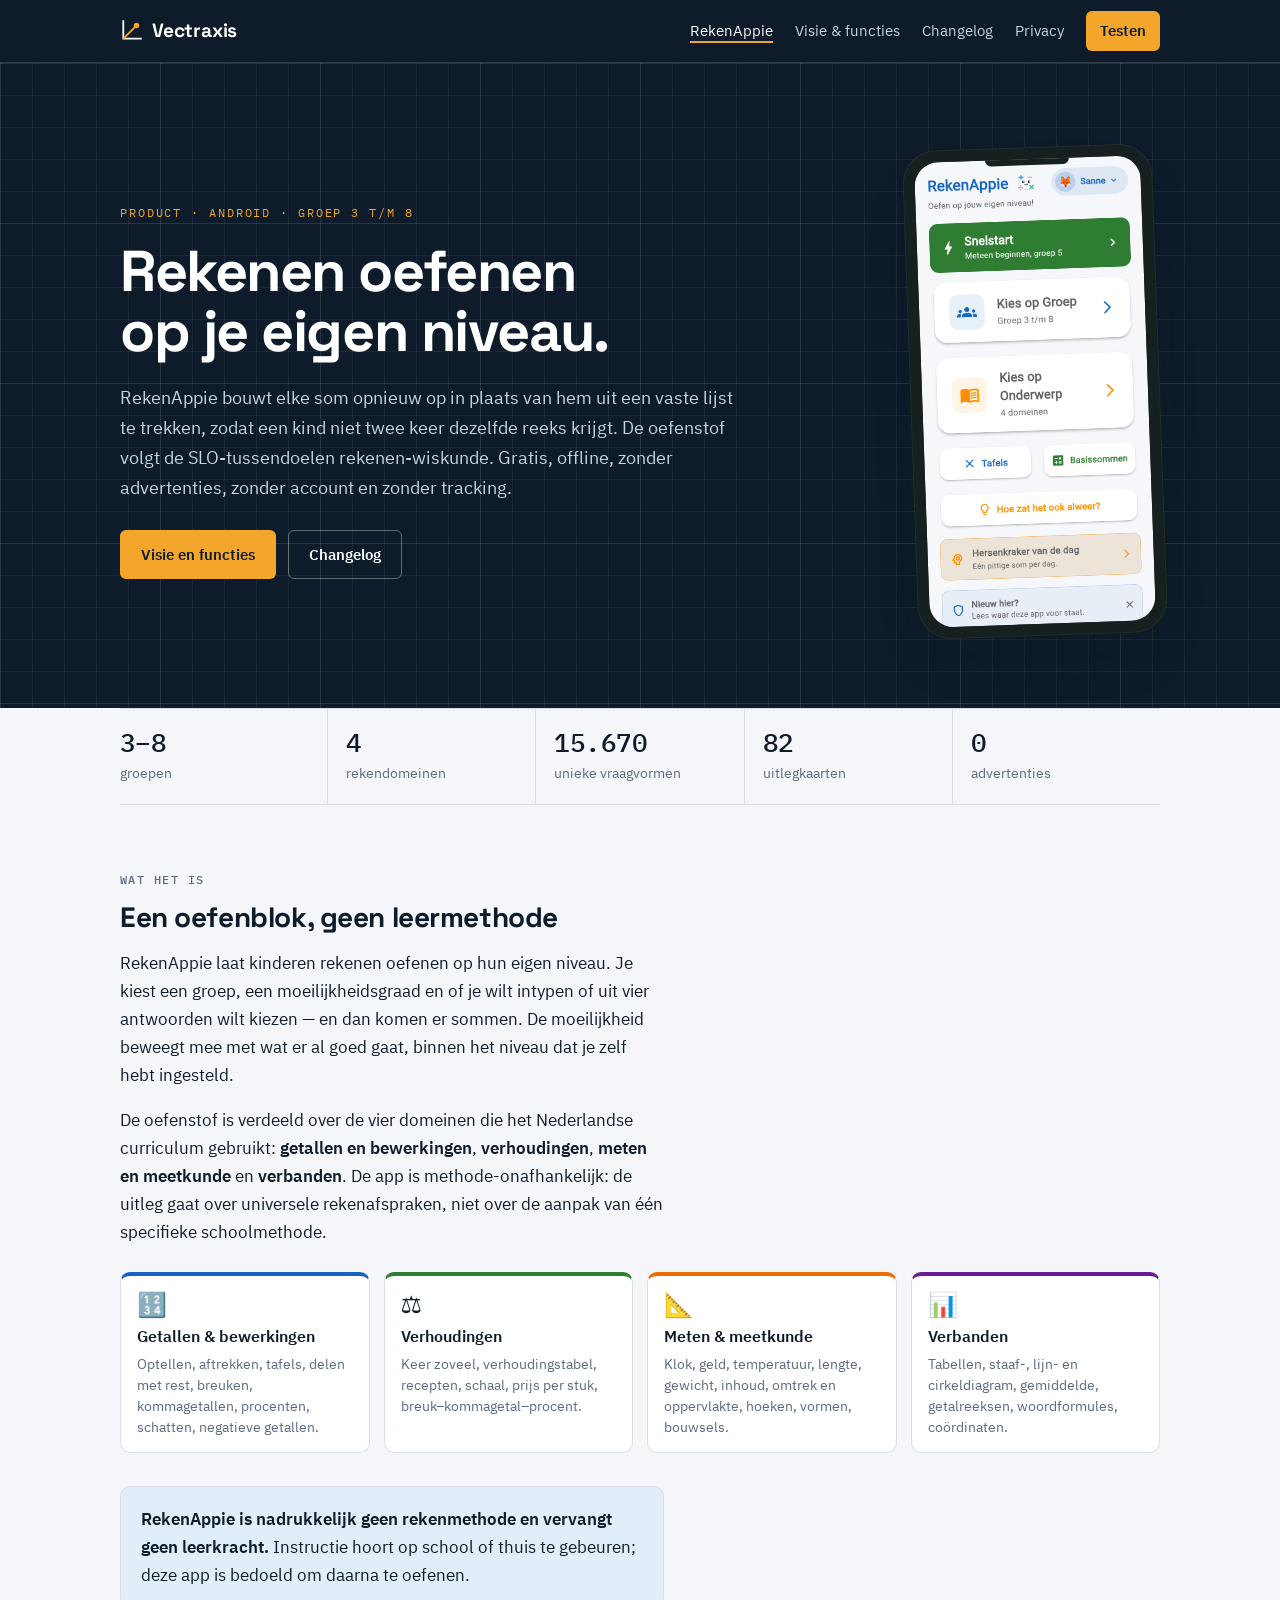
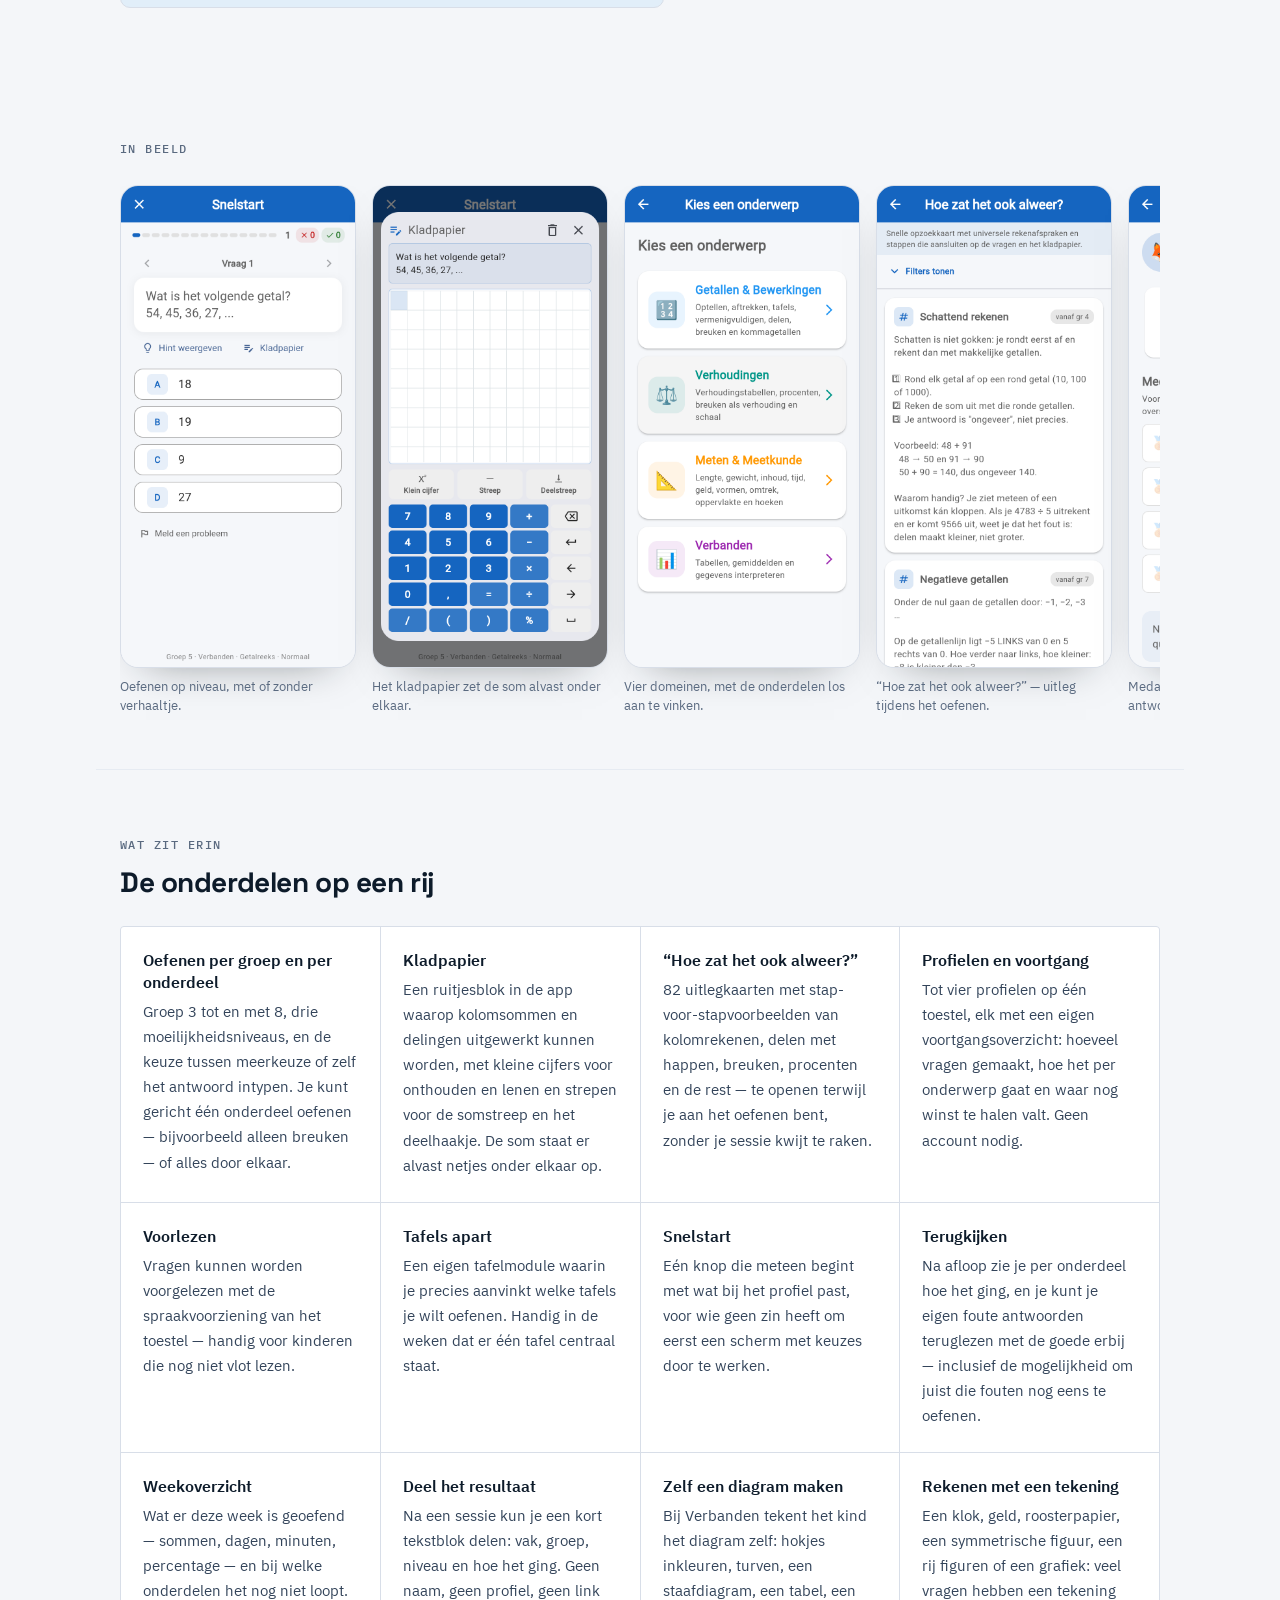
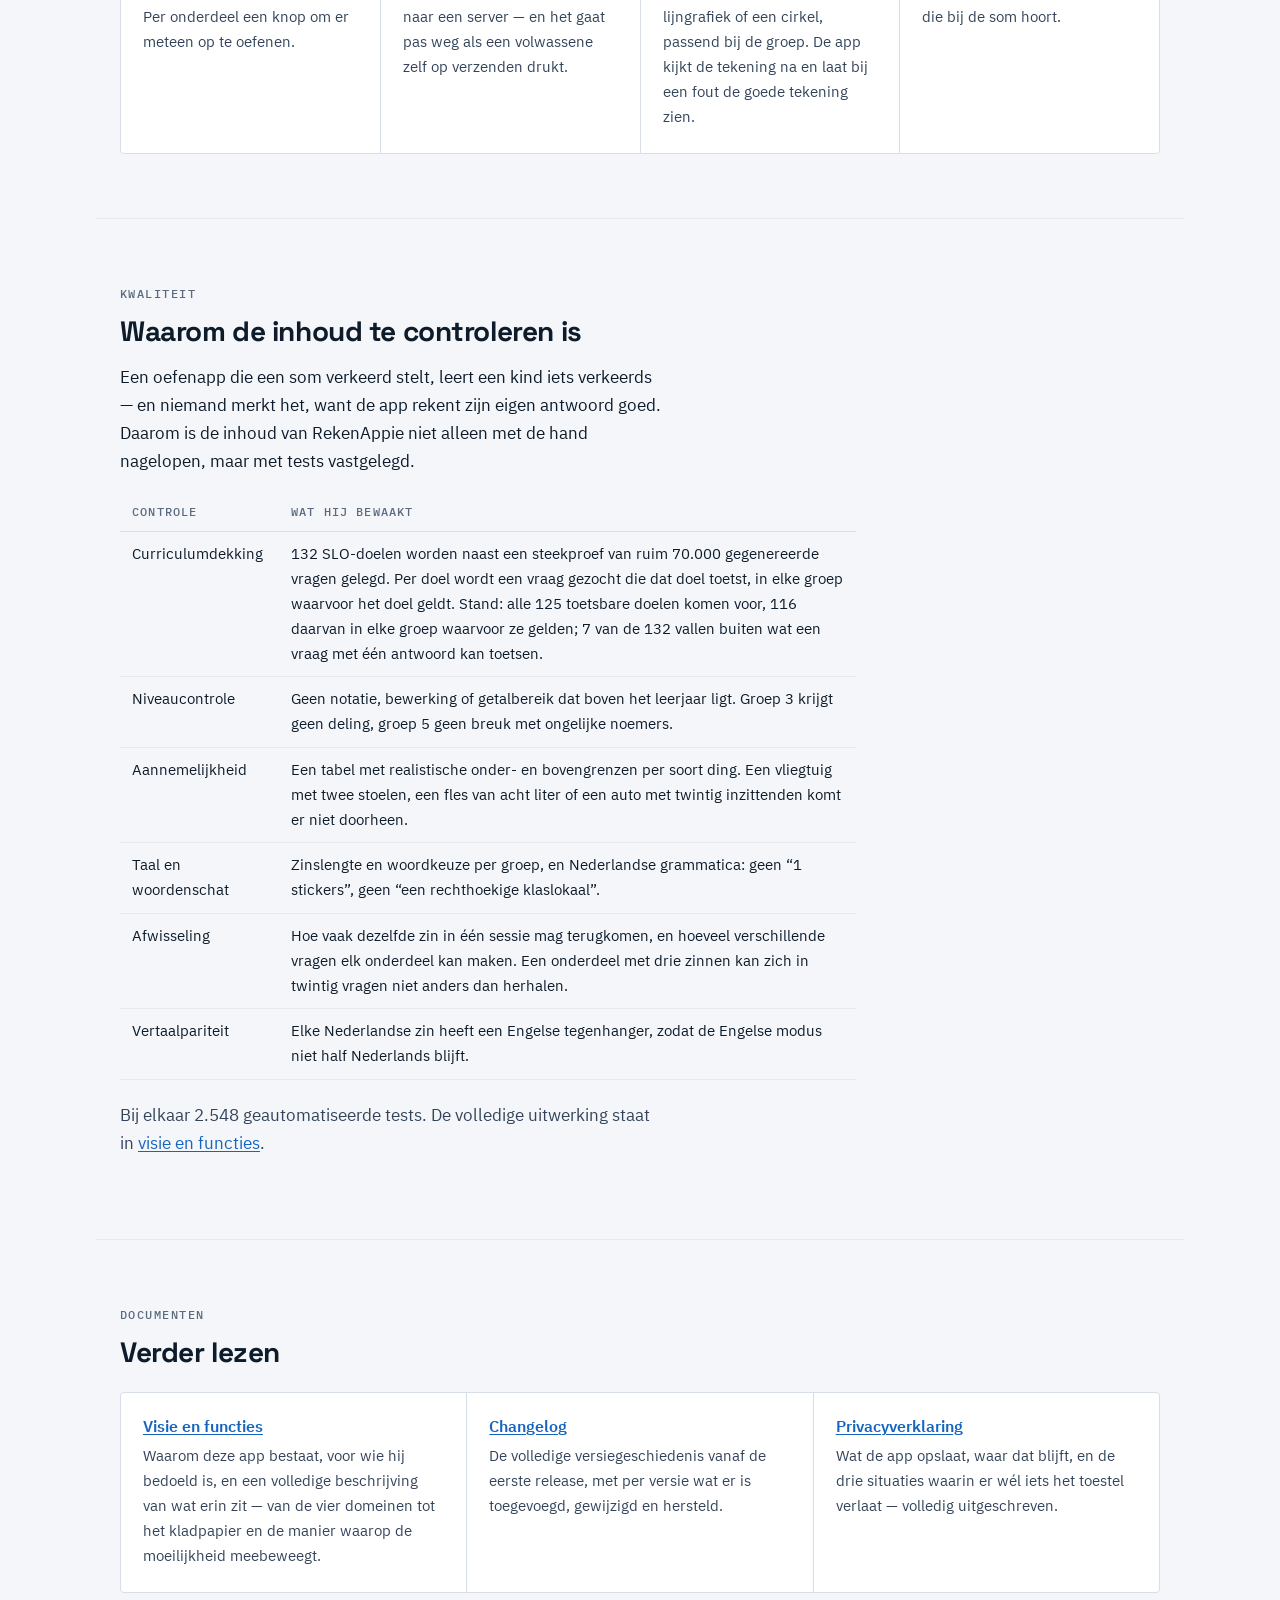
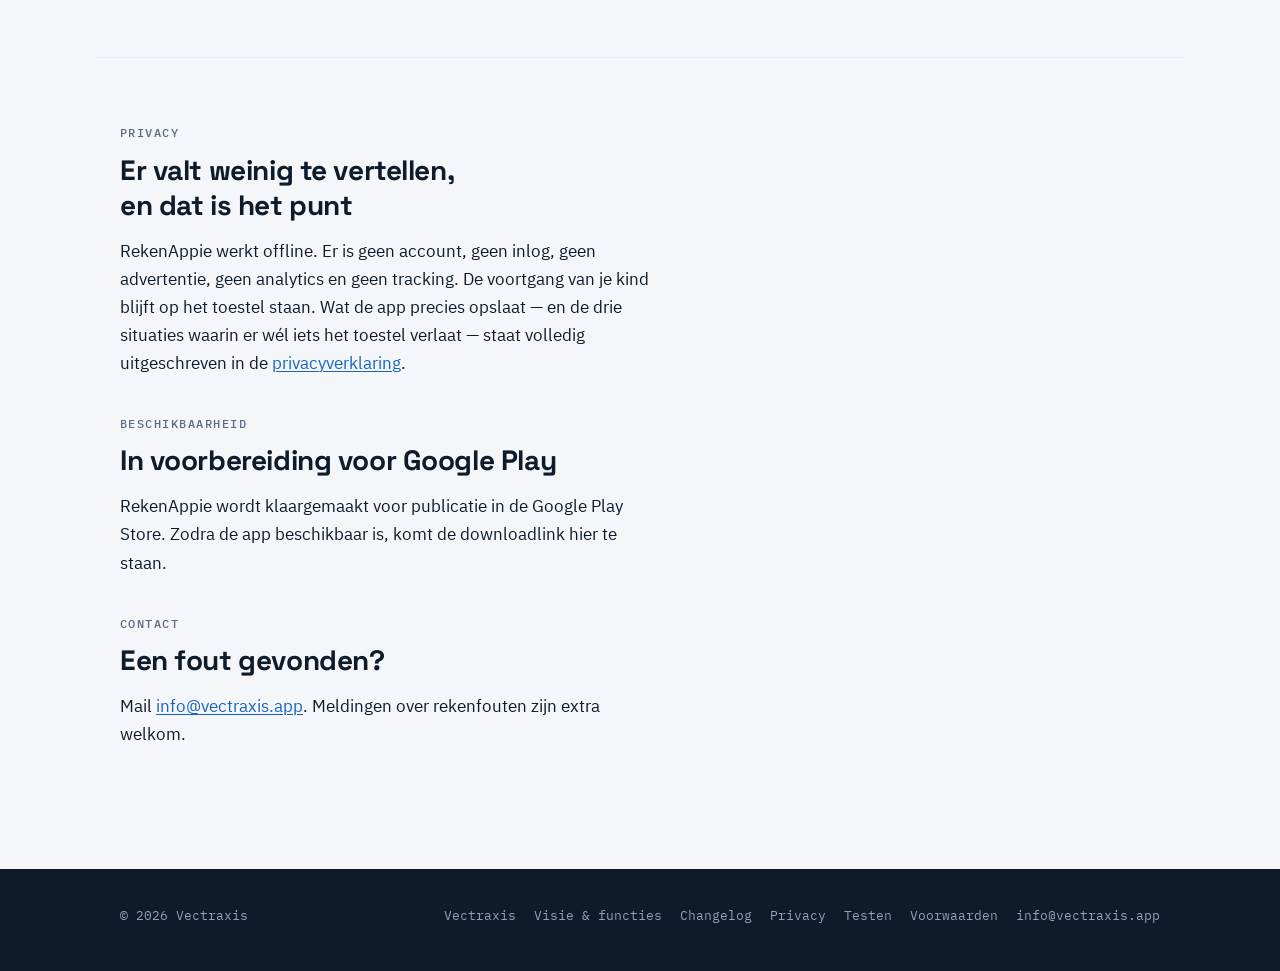
==== commit 437dba22: "RekenAppie-pagina's bijgewerkt tot v1.35.1 - Changelog: 1.35.0 (zelf een diagram maken, nieuwe vraag" ====
--- a/rekenappie/index.html
+++ b/rekenappie/index.html
@@ -54,8 +54,8 @@
 <div class="page" style="padding-top:0;padding-bottom:0;"><div class="stats">
   <div class="stat"><span class="stat__value">3–8</span><span class="stat__label">groepen</span></div>
   <div class="stat"><span class="stat__value">4</span><span class="stat__label">rekendomeinen</span></div>
-  <div class="stat"><span class="stat__value">5.199</span><span class="stat__label">unieke vraagvormen</span></div>
-  <div class="stat"><span class="stat__value">40</span><span class="stat__label">uitlegkaarten</span></div>
+  <div class="stat"><span class="stat__value">15.670</span><span class="stat__label">unieke vraagvormen</span></div>
+  <div class="stat"><span class="stat__value">82</span><span class="stat__label">uitlegkaarten</span></div>
   <div class="stat"><span class="stat__value">0</span><span class="stat__label">advertenties</span></div>
 </div></div>
 
@@ -141,6 +141,14 @@
           <img src="/img/screenshots/06-beginscherm.png" alt="Het beginscherm van de app" loading="lazy">
           <figcaption>Het beginscherm: Snelstart op je eigen groep, of zelf kiezen.</figcaption>
         </figure>
+        <figure class="shot" style="margin:0;">
+          <img src="/img/screenshots/07-zelf-diagram-maken.png" alt="Een opdracht om het weer te turven, met plaatjes en een turftabel" loading="lazy">
+          <figcaption>Zelf een diagram maken: hier turven, in groep 4.</figcaption>
+        </figure>
+        <figure class="shot" style="margin:0;">
+          <img src="/img/screenshots/08-roosterpapier.png" alt="Een figuur op roosterpapier met de vraag hoeveel tegels het zijn" loading="lazy">
+          <figcaption>Oppervlakte met hokjes op roosterpapier.</figcaption>
+        </figure>
       </div>
     </div>
   </section>
@@ -165,7 +173,7 @@
       </div>
       <div>
         <h3>“Hoe zat het ook alweer?”</h3>
-        <p>40 uitlegkaarten met stap-voor-stapvoorbeelden van kolomrekenen,
+        <p>82 uitlegkaarten met stap-voor-stapvoorbeelden van kolomrekenen,
         delen met happen, breuken, procenten en de rest — te openen terwijl je
         aan het oefenen bent, zonder je sessie kwijt te raken.</p>
       </div>
@@ -207,6 +215,19 @@
         <p>Na een sessie kun je een kort tekstblok delen: vak, groep, niveau
         en hoe het ging. Geen naam, geen profiel, geen link naar een server —
         en het gaat pas weg als een volwassene zelf op verzenden drukt.</p>
+      </div>
+      <div>
+        <h3>Zelf een diagram maken</h3>
+        <p>Bij Verbanden tekent het kind het diagram zelf: hokjes inkleuren,
+        turven, een staafdiagram, een tabel, een lijngrafiek of een cirkel,
+        passend bij de groep. De app kijkt de tekening na en laat bij een fout
+        de goede tekening zien.</p>
+      </div>
+      <div>
+        <h3>Rekenen met een tekening</h3>
+        <p>Een klok, geld, roosterpapier, een symmetrische figuur, een rij
+        figuren of een grafiek: veel vragen hebben een tekening die bij de som
+        hoort.</p>
       </div>
     </div>
   </section>
@@ -229,11 +250,12 @@
         <tbody>
           <tr>
             <td>Curriculumdekking</td>
-            <td>109 SLO-doelen worden naast een steekproef van ruim 64.000
+            <td>132 SLO-doelen worden naast een steekproef van ruim 70.000
             gegenereerde vragen gelegd. Per doel wordt een vraag gezocht die dat
-            doel toetst, in elke groep waarvoor het doel geldt. Stand: 103 van
-            de 103 toetsbare doelen gedekt; 6 van de 109 vallen buiten wat een
-            vraag met één antwoord kan toetsen.</td>
+            doel toetst, in elke groep waarvoor het doel geldt. Stand: alle 125
+            toetsbare doelen komen voor, 116 daarvan in elke groep waarvoor ze
+            gelden; 7 van de 132 vallen buiten wat een vraag met één antwoord kan
+            toetsen.</td>
           </tr>
           <tr>
             <td>Niveaucontrole</td>
@@ -267,7 +289,7 @@
       </table>
     </div>
 
-    <p class="lead-in">Bij elkaar 534 geautomatiseerde tests. De volledige
+    <p class="lead-in">Bij elkaar 2.548 geautomatiseerde tests. De volledige
     uitwerking staat in
     <a href="/rekenappie/visie">visie en functies</a>.</p>
   </section>
--- a/style.css
+++ b/style.css
@@ -897,16 +897,28 @@
 }
 .work__body h3 img { width: 52px; height: 52px; border-radius: 12px; }
 .work__links { display: flex; flex-wrap: wrap; gap: 20px; margin-top: auto; font-weight: 600; }
-.work__media { background: var(--surface-2); display: flex; align-items: flex-end; padding: 28px 0 0 28px; }
-.work__media img { display: block; width: 100%; height: 280px; object-fit: cover; object-position: left top; border-radius: 8px 0 0 0; }
-.work__media--toestel { background: var(--band); justify-content: center; padding: 30px 24px 0; }
+.work__media { background: var(--surface-2); display: flex; align-items: center; justify-content: center; padding: 28px; }
+.work__media img {
+  display: block;
+  width: 100%;
+  height: auto;
+  aspect-ratio: 16 / 10;
+  object-fit: cover;
+  object-position: left top;
+  border-radius: 8px;
+  border: 1px solid var(--rule);
+  box-shadow: 0 6px 18px rgba(13, 27, 42, 0.12);
+}
+.work__media--toestel { background: var(--band); align-items: flex-end; padding: 30px 24px 0; }
 .work__media--toestel img {
   width: 240px;
   height: 330px;
+  aspect-ratio: auto;
   object-position: top;
   border-radius: 22px 22px 0 0;
   border: 6px solid #22344a;
   border-bottom: 0;
+  box-shadow: none;
 }
 @media (max-width: 760px) {
   .work { grid-template-columns: 1fr; }
